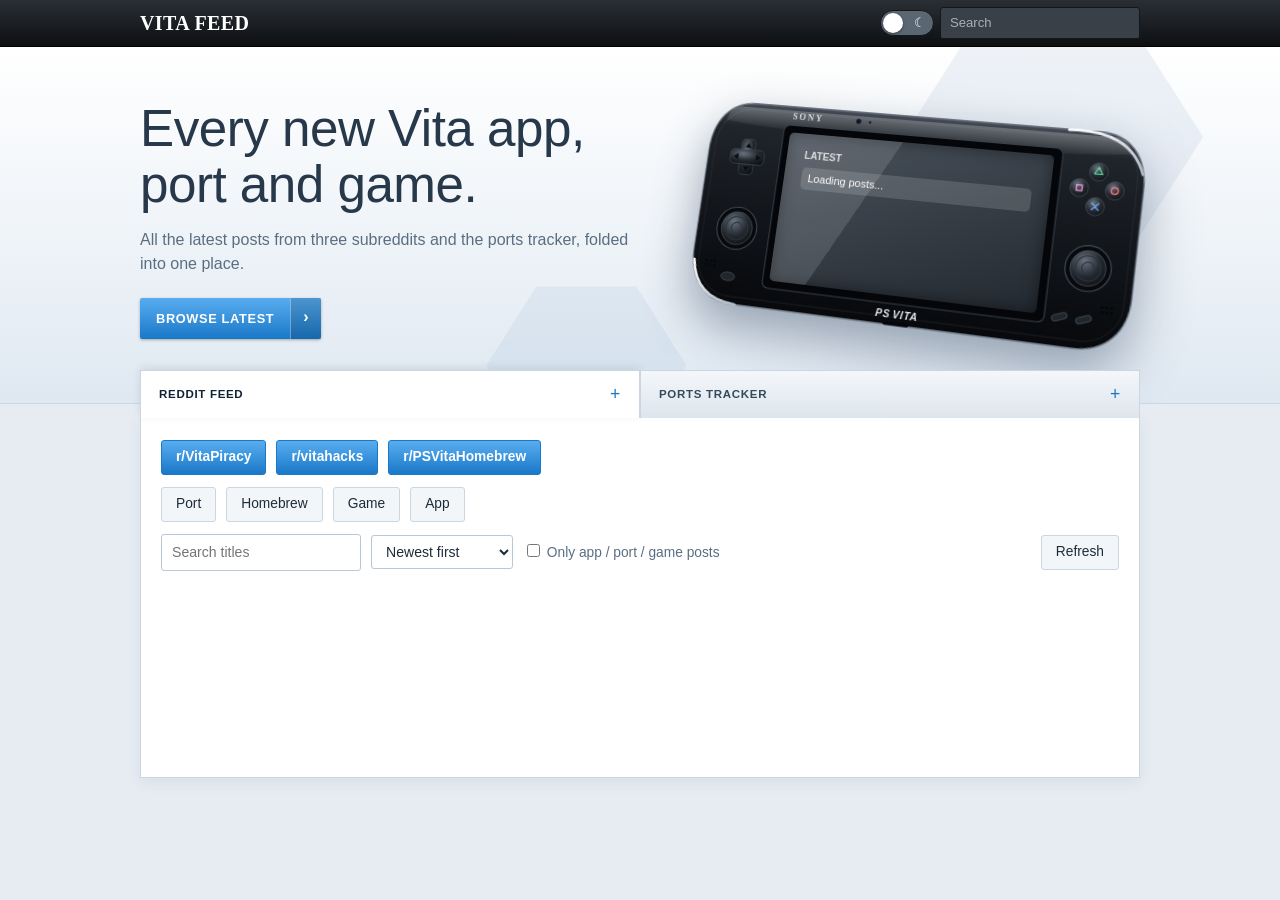
==== index.html @ 1f281105 "Simplify Vita Feed navigation" ====
﻿<!DOCTYPE html>
<html lang="en">
<head>
<meta charset="utf-8">
<meta name="viewport" content="width=device-width, initial-scale=1">
<title>Vita Feed</title>
<script src="theme-init.js"></script>
<link rel="stylesheet" href="styles.css">
</head>
<body>
<nav class="gnav" aria-label="Site">
  <div class="in">
    <a class="brand" href="#feed">VITA FEED</a>
    <span class="sp"></span>
    <button class="sw" id="themeBtn" type="button" role="switch" aria-checked="false" aria-label="Dark mode"><span class="ico">&#9728;</span><span class="ico">&#9790;</span><i></i></button>
    <input type="search" id="gq" placeholder="Search" aria-label="Search the current view">
  </div>
</nav>
<section class="hero">
  <div class="in">
    <div>
      <h1>Every new Vita app, port and game.</h1>
      <p>All the latest posts from three subreddits and the ports tracker, folded into one place.</p>
      <a class="btn" id="heroBtn" href="#feed"><span>BROWSE LATEST</span><span>&rsaquo;</span></a>
    </div>
    <div class="dev" aria-hidden="true">
      <svg viewBox="0 0 840 410" xmlns="http://www.w3.org/2000/svg">
        <defs>
          <linearGradient id="vbody" x1="0" y1="0" x2="0" y2="1"><stop offset="0" stop-color="#454c56"/><stop offset=".12" stop-color="#20252b"/><stop offset=".55" stop-color="#12151a"/><stop offset="1" stop-color="#07090c"/></linearGradient>
          <radialGradient id="vcap" cx=".38" cy=".3" r=".8"><stop offset="0" stop-color="#6a737f"/><stop offset=".55" stop-color="#242a31"/><stop offset="1" stop-color="#0d1014"/></radialGradient>
          <linearGradient id="vsheen" x1="0" y1="0" x2="0" y2="1"><stop offset="0" stop-color="#fff" stop-opacity=".22"/><stop offset="1" stop-color="#fff" stop-opacity="0"/></linearGradient>
          <linearGradient id="vchrome" x1="0" y1="0" x2="1" y2="1"><stop offset="0" stop-color="#fff"/><stop offset="1" stop-color="#aeb7c2"/></linearGradient>
        </defs>
        <!-- body -->
        <path d="M95 14 C42 14 10 52 10 112 L10 300 C10 360 46 398 102 398 L738 398 C794 398 830 360 830 300 L830 112 C830 52 798 14 745 14 Z" fill="url(#vbody)" stroke="#6f7985" stroke-width="2.5"/>
        <rect x="22" y="26" width="796" height="358" rx="70" fill="none" stroke="rgba(255,255,255,.06)" stroke-width="2"/>
        <path d="M70 22 H770 C790 22 802 34 802 50 C560 72 280 72 38 50 C38 34 50 22 70 22 Z" fill="url(#vsheen)"/>
        <!-- silver trim -->
        <path d="M690 15 C760 11 806 30 826 84" fill="none" stroke="url(#vchrome)" stroke-width="5" stroke-linecap="round"/>
        <path d="M14 322 C22 372 56 396 108 398" fill="none" stroke="url(#vchrome)" stroke-width="5" stroke-linecap="round"/>
        <!-- bezel -->
        <rect x="156" y="50" width="528" height="310" rx="12" fill="#04060a" stroke="#38404a" stroke-width="2"/>
        <!-- SONY + camera -->
        <text x="170" y="39" font-family="Georgia,'Times New Roman',serif" font-weight="700" font-size="17" letter-spacing="3.5" fill="#d5dbe3">SONY</text>
        <circle cx="300" cy="32" r="5" fill="#0a1a2e" stroke="#3b4450"/>
        <circle cx="322" cy="32" r="2.5" fill="#1b2128"/>
        <!-- PS VITA mark -->
        <text x="420" y="386" text-anchor="middle" font-family="'Segoe UI',Arial,sans-serif" font-style="italic" font-size="19" letter-spacing="1.5" fill="#e4e9ef"><tspan font-weight="800">PS</tspan><tspan font-weight="600" dx="4">VITA</tspan></text>
        <!-- d-pad -->
        <rect x="76" y="84" width="28" height="68" rx="8" fill="url(#vcap)" stroke="#505a66"/>
        <rect x="56" y="104" width="68" height="28" rx="8" fill="url(#vcap)" stroke="#505a66"/>
        <g fill="#0b0d10"><path d="M90 91 L84 100 L96 100 Z"/><path d="M90 145 L84 136 L96 136 Z"/><path d="M63 118 L72 112 L72 124 Z"/><path d="M117 118 L108 112 L108 124 Z"/></g>
        <!-- left stick -->
        <circle cx="90" cy="255" r="40" fill="#07090c" stroke="#424b56" stroke-width="2"/>
        <circle cx="90" cy="255" r="31" fill="url(#vcap)" stroke="#626c78"/>
        <circle cx="90" cy="255" r="22" fill="none" stroke="#2d343c" stroke-width="2"/>
        <circle cx="90" cy="255" r="11" fill="none" stroke="#2d343c" stroke-width="2"/>
        <!-- PS button + speaker -->
        <ellipse cx="86" cy="347" rx="14" ry="8" fill="#20262c" stroke="#59636f"/>
        <g fill="#04060a"><circle cx="40" cy="322" r="2.2"/><circle cx="48" cy="322" r="2.2"/><circle cx="56" cy="322" r="2.2"/><circle cx="40" cy="330" r="2.2"/><circle cx="48" cy="330" r="2.2"/><circle cx="56" cy="330" r="2.2"/></g>
        <!-- face buttons -->
        <g stroke="#59636f" fill="url(#vcap)"><circle cx="750" cy="86" r="16"/><circle cx="781" cy="117" r="16"/><circle cx="750" cy="148" r="16"/><circle cx="719" cy="117" r="16"/></g>
        <g fill="none" stroke-width="2.2" stroke-linecap="round" stroke-linejoin="round">
          <path d="M750 78 L757 90 L743 90 Z" stroke="#59d99a"/>
          <circle cx="781" cy="117" r="6" stroke="#ff7b7b"/>
          <path d="M744 142 L756 154 M756 142 L744 154" stroke="#78b0ff"/>
          <rect x="714" y="112" width="10" height="10" stroke="#eb97d6"/>
        </g>
        <!-- right stick -->
        <circle cx="750" cy="257" r="40" fill="#07090c" stroke="#424b56" stroke-width="2"/>
        <circle cx="750" cy="257" r="31" fill="url(#vcap)" stroke="#626c78"/>
        <circle cx="750" cy="257" r="22" fill="none" stroke="#2d343c" stroke-width="2"/>
        <circle cx="750" cy="257" r="11" fill="none" stroke="#2d343c" stroke-width="2"/>
        <!-- start / select + speaker + port -->
        <rect x="696" y="341" width="28" height="11" rx="5.5" fill="#20262c" stroke="#59636f" transform="rotate(-20 710 346)"/>
        <rect x="738" y="341" width="28" height="11" rx="5.5" fill="#20262c" stroke="#59636f" transform="rotate(-20 752 346)"/>
        <g fill="#04060a"><circle cx="782" cy="322" r="2.2"/><circle cx="790" cy="322" r="2.2"/><circle cx="798" cy="322" r="2.2"/><circle cx="782" cy="330" r="2.2"/><circle cx="790" cy="330" r="2.2"/><circle cx="798" cy="330" r="2.2"/></g>
        <rect x="396" y="393" width="48" height="6" rx="3" fill="#04060a"/>
      </svg>
      <div class="screen" id="devScreen"><b>LATEST</b><div>Loading posts...</div></div>
    </div>
  </div>
</section>

<div class="wrap" id="panelwrap">
<div class="tabs" role="group" aria-label="Views">
  <button id="tabFeed" type="button" aria-pressed="true">Reddit feed</button>
  <button id="tabTracker" type="button" aria-pressed="false">Ports tracker</button>
</div>
<div class="panel" id="panel">
<div id="feedView">
<div class="bar" id="subs" role="group" aria-label="Subreddits"></div>
<div class="bar" id="tags" role="group" aria-label="Topic filters"></div>
<div class="bar">
  <input type="search" id="q" placeholder="Search titles" aria-label="Search titles">
  <select id="sort" aria-label="Sort order">
    <option value="new">Newest first</option>
    <option value="score">Top score</option>
    <option value="comments">Most comments</option>
  </select>
  <label><input type="checkbox" id="onlyNews"> Only app / port / game posts</label>
  <span class="sep"></span>
  <button class="chip" id="refresh" type="button">Refresh</button>
</div>
<div class="status" id="status" role="status" aria-live="polite"></div>
<main id="list"></main>
</div>
<section id="trackerView" hidden>
  <p>Search the PS Vita Ports Tracker [Official] live from Google Sheets. Results show game, platform, status, notes and developer pages. Download links stay in the sheet itself: use "Open row in sheet".</p>
  <div class="tbar">
    <input type="search" id="tq" placeholder="Search games, platforms, notes, verifier" aria-label="Search the ports tracker">
    <select id="tplat" aria-label="Original platform"><option value="">All platforms</option></select>
    <select id="tstage" aria-label="Development stage"><option value="">All stages</option></select>
    <select id="tplay" aria-label="Playability status"><option value="">All statuses</option></select>
    <select id="tsort" aria-label="Sort order">
      <option value="sheet">Sheet order</option>
      <option value="name">Name Aâ€“Z</option>
      <option value="date">Recently verified</option>
    </select>
  </div>
  <div id="tcount" role="status" aria-live="polite">Loading the trackerâ€¦</div>
  <div id="tlist"></div>
  <button class="chip" id="tmore" type="button" hidden>Show more</button>
  <details id="sheetDetails">
    <summary>Show the full sheet</summary>
    <p>If it doesn't load below, <a id="sheetLink" target="_blank" rel="noopener noreferrer">open it in a new tab</a>.</p>
    <iframe id="sheetFrame" title="PS Vita Ports Tracker" loading="lazy"></iframe>
  </details>
</section>
</div>
</div>

<script src="app.js"></script>
</body>
</html>
---- styles.css ----
﻿:root{
  color-scheme:light;
  --bg:#e6ecf2; --panel:#ffffff; --line:#cbd6e1; --text:#1d2b39; --muted:#5a6e82;
  --accent:#1a78c8; --accent2:#3f9be8; --warm:#a85a00;
  --c1:#1a78c8; --c2:#6f5bc0; --c3:#1c8f64;
}
*{box-sizing:border-box}
html,body{margin:0}
body{background:var(--bg);color:var(--text);font:15px/1.5 "Segoe UI",Helvetica,Arial,sans-serif;min-height:100vh}
a{color:var(--accent)}
.chip:focus-visible,input:focus-visible,select:focus-visible,a:focus-visible,button:focus-visible{outline:3px solid #f0a020;outline-offset:2px}

/* global nav */
.gnav{background:linear-gradient(#2a2f35,#0d0f11);border-bottom:1px solid #000}
.gnav .in{max-width:1040px;margin:0 auto;padding:0 20px;display:flex;align-items:center;gap:6px;min-height:46px;flex-wrap:wrap}
.brand{color:#fff;font:700 1.25rem/1 "Georgia","Times New Roman",serif;letter-spacing:.02em;text-decoration:none;display:flex;flex-direction:column;margin-right:22px;padding:6px 0}
.brand small{font:italic .6rem/1.2 "Segoe UI",sans-serif;color:#aab6c3;letter-spacing:.04em}
.gnav a.nl{color:#e7edf3;text-decoration:none;font-size:.88rem;font-weight:600;padding:14px 12px}
.gnav a.nl:hover{background:#000;color:#fff}
.gnav a.nl::after{content:" +";color:#7fb8ee;font-weight:400}
.gnav .sp{flex:1}
.gnav .region{color:#fff;font-weight:700;font-size:.8rem;margin-right:10px}
#gq{width:170px;background:#3a4047;border:1px solid #14171a;color:#fff;border-radius:3px;padding:5px 9px;font-size:.82rem}
#gq::placeholder{color:#a6b1bd}

/* hero */
.hero{position:relative;overflow:hidden;background:linear-gradient(180deg,#fff 0%,#eef3f8 55%,#dfe8f1 100%);border-bottom:1px solid var(--line)}
.hero::before,.hero::after{content:"";position:absolute;background:rgba(150,175,205,.16);clip-path:polygon(25% 5%,75% 5%,100% 50%,75% 95%,25% 95%,0 50%)}
.hero::before{width:300px;height:260px;right:6%;top:-40px}
.hero::after{width:200px;height:175px;left:38%;bottom:-50px;background:rgba(120,160,200,.12)}
.hero .in{position:relative;z-index:1;max-width:1040px;margin:0 auto;padding:54px 20px 64px;display:grid;grid-template-columns:1.1fr 1fr;gap:30px;align-items:center}
.hero h1{margin:0;font-size:clamp(2rem,5vw,3.2rem);line-height:1.1;font-weight:300;color:#26384a;letter-spacing:-.01em}
.hero p{margin:14px 0 22px;color:var(--muted);font-size:1rem}
.btn{display:inline-flex;align-items:stretch;background:linear-gradient(#58adf0,#1a78c8);color:#fff;text-decoration:none;font-weight:700;font-size:.8rem;letter-spacing:.05em;border-radius:2px;box-shadow:0 1px 3px rgba(0,0,0,.3)}
.btn span:first-child{padding:11px 16px}
.btn span:last-child{padding:11px 12px;border-left:1px solid rgba(255,255,255,.35);background:rgba(0,0,0,.14);font-size:1rem;line-height:1}
.btn:hover{filter:brightness(1.08)}

/* handheld illustration */
.dev{justify-self:center;position:relative;width:min(100%,470px);aspect-ratio:840/410;transform:perspective(1100px) rotate(6deg) rotateY(-14deg) rotateX(6deg);filter:drop-shadow(0 22px 26px rgba(25,45,75,.4))}
.dev svg{position:absolute;inset:0;width:100%;height:100%}
.screen{position:absolute;left:20.24%;top:15.6%;width:59.52%;height:68.78%;border-radius:5px;background:linear-gradient(160deg,#4a525c,#232a31);padding:3.5% 4%;overflow:hidden;color:#fff;font-size:.72rem;line-height:1.3;box-shadow:inset 0 0 16px rgba(0,0,0,.45)}
.screen::after{content:"";position:absolute;inset:0;background:linear-gradient(118deg,rgba(255,255,255,.13) 0 34%,transparent 34%);pointer-events:none}
.screen b{display:block;font-size:.66rem;opacity:.8;margin-bottom:5px;font-weight:600}
.screen div{background:rgba(255,255,255,.14);border-radius:5px;padding:4px 7px;margin-bottom:4px;white-space:nowrap;overflow:hidden;text-overflow:ellipsis}

/* tab strip */
.wrap{max-width:1040px;margin:-34px auto 0;padding:0 20px;position:relative;z-index:2}
.tabs{display:grid;grid-template-columns:1fr 1fr;gap:0}
.tabs button{font:700 .72rem/1 "Segoe UI",sans-serif;letter-spacing:.06em;text-transform:uppercase;padding:15px 18px;text-align:left;cursor:pointer;color:#34495d;background:linear-gradient(#f4f7fa,#dde5ed);border:1px solid var(--line);border-bottom:0;display:flex;justify-content:space-between;align-items:center}
.tabs button::after{content:"+";color:var(--accent);font-size:1.1rem;font-weight:400}
.tabs button[aria-pressed="true"]{background:#fff;color:#102235;box-shadow:0 -2px 8px rgba(40,70,100,.12)}
.panel{background:#fff;border:1px solid var(--line);border-top:0;padding:10px 0 30px;min-height:360px;box-shadow:0 4px 14px rgba(40,70,100,.08)}

.bar{padding:0 20px;margin:12px 0 0;display:flex;flex-wrap:wrap;gap:10px;align-items:center}
.chip{border:1px solid var(--line);background:#f3f6f9;color:var(--text);padding:6px 14px;border-radius:3px;cursor:pointer;font:inherit;font-size:.86rem}
.chip:hover{border-color:var(--accent)}
.bar .chip[aria-pressed="true"]{background:linear-gradient(#58adf0,#1a78c8);border-color:#1a78c8;color:#fff;font-weight:700}
.sep{flex:1}
input[type=search],select{background:#fff;color:var(--text);border:1px solid #b9c7d6;border-radius:3px;padding:7px 10px;font:inherit;font-size:.88rem}
input[type=search]{min-width:200px}
label{font-size:.86rem;color:var(--muted)}
.status{padding:0 20px;margin:10px 0 0;color:var(--muted);font-size:.82rem;min-height:1.4em}
.status.err{color:var(--warm)}

main{margin:12px 0 0;padding:0 20px;display:grid;gap:10px}
article,.row{background:#fff;border:1px solid var(--line);border-radius:3px;box-shadow:0 1px 2px rgba(40,70,100,.06)}
article{border-left:4px solid var(--c);padding:12px 16px;display:grid;grid-template-columns:1fr auto;gap:5px 14px}
article h2{font-size:1rem;line-height:1.35;margin:0;grid-column:1;font-weight:600}
article h2 a{color:#102235;text-decoration:none}
article h2 a:hover{color:var(--accent);text-decoration:underline}
.thumb{grid-column:2;grid-row:1 / span 3;width:84px;height:84px;object-fit:cover;border-radius:3px;background:var(--line)}
.meta{grid-column:1;display:flex;flex-wrap:wrap;gap:5px 12px;font-size:.8rem;color:var(--muted);align-items:center}
.sr{font-weight:700;color:var(--c)}
.tag{background:#e3effa;color:#1262a6;padding:1px 9px;border-radius:2px;font-size:.75rem}
.tag.new{background:#f5a623;color:#2a1700;font-weight:700}
.ext{grid-column:1;font-size:.83rem}
.empty{text-align:center;color:var(--muted);padding:40px 0}

#trackerView{padding:0 20px}
#trackerView>p{color:var(--muted);margin:12px 0;font-size:.88rem;max-width:80ch}
#trackerView iframe{width:100%;height:75vh;min-height:420px;border:1px solid var(--line);background:#fff}
.tbar{display:flex;flex-wrap:wrap;gap:10px;margin:0 0 10px}
.tbar input[type=search]{flex:1;min-width:220px}
#tcount{color:var(--muted);font-size:.83rem;margin:0 0 10px}
#tcount.err{color:var(--warm)}
#tlist{display:grid;gap:10px;margin-bottom:16px}
.row{border-left:4px solid var(--c1);padding:11px 16px}
.row h3{margin:0 0 4px;font-size:1rem}
.row .note{margin:6px 0 0;font-size:.86rem;color:var(--muted)}
.row .tag.ok{background:#dff3ea;color:#16704f}
.row .tag.wip{background:#fdeed2;color:#8a5200}
#trackerView details{margin-top:8px}
#trackerView summary{cursor:pointer;color:var(--accent);margin-bottom:10px}

.tbtn{background:#3a4047;border:1px solid #14171a;color:#fff;border-radius:3px;padding:4px 10px;font:inherit;font-size:.8rem;cursor:pointer;margin-right:8px}
.tbtn:hover{background:#4a525b}
.sw{position:relative;width:54px;height:26px;border-radius:999px;border:1px solid #14171a;background:#5a6672;cursor:pointer;padding:0;display:inline-flex;align-items:center;justify-content:space-between;color:#fff;font-size:.8rem;transition:background .2s}
.sw .ico{width:26px;text-align:center;line-height:24px;z-index:1;pointer-events:none}
.sw i{position:absolute;top:2px;left:2px;width:20px;height:20px;border-radius:50%;background:#fff;box-shadow:0 1px 3px rgba(0,0,0,.4);transition:transform .2s}
.sw[aria-checked="true"]{background:#1a78c8}
.sw[aria-checked="true"] i{transform:translateX(28px)}
@media (prefers-reduced-motion:reduce){.sw,.sw i{transition:none}}

/* dark mode */
html[data-theme="dark"]{color-scheme:dark;--bg:#0d131a;--panel:#151e28;--line:#2b3a4a;--text:#e3ebf4;--muted:#93a6ba;--accent:#4aa6f0;--warm:#f0b04a;--c1:#4aa6f0;--c2:#a392ee;--c3:#4cd29c}
html[data-theme="dark"] .hero{background:linear-gradient(180deg,#18242f 0%,#121b25 60%,#0e151d 100%)}
html[data-theme="dark"] .hero::before{background:rgba(80,125,180,.14)}
html[data-theme="dark"] .hero::after{background:rgba(80,125,180,.09)}
html[data-theme="dark"] .hero h1{color:#dce8f4}
html[data-theme="dark"] .tabs button{background:linear-gradient(#1c2733,#141c25);color:#a9bbcd}
html[data-theme="dark"] .tabs button[aria-pressed="true"]{background:var(--panel);color:#fff;box-shadow:0 -2px 8px rgba(0,0,0,.35)}
html[data-theme="dark"] .panel,html[data-theme="dark"] article,html[data-theme="dark"] .row{background:var(--panel)}
html[data-theme="dark"] article h2 a{color:#e3ebf4}
html[data-theme="dark"] .chip{background:#1b2632}
html[data-theme="dark"] input[type=search],html[data-theme="dark"] select{background:#0f1720;border-color:var(--line)}
html[data-theme="dark"] .tag{background:rgba(74,166,240,.16);color:#8cc8f7}
html[data-theme="dark"] .tag.new{background:#f5a623;color:#2a1700}
html[data-theme="dark"] .row .tag.ok{background:rgba(76,210,156,.16);color:#6fe0b4}
html[data-theme="dark"] .row .tag.wip{background:rgba(240,176,74,.16);color:#f0b04a}
html[data-theme="dark"] .panel{box-shadow:0 4px 14px rgba(0,0,0,.35)}
#trackerView a.getbtn{display:inline-block;background:linear-gradient(#58adf0,#1a78c8);color:#fff;text-decoration:none;padding:3px 12px;border-radius:3px;font-weight:700;font-size:.78rem;box-shadow:0 1px 2px rgba(0,0,0,.25)}
#trackerView a.getbtn:hover{filter:brightness(1.1)}
.fset{padding:0 20px;margin:10px 0 0;font-size:.85rem;color:var(--muted)}
.fset summary{cursor:pointer;color:var(--accent)}
.fset p{margin:8px 0;max-width:80ch}
.fset code{background:rgba(120,150,190,.18);padding:1px 5px;border-radius:3px}
[hidden]{display:none!important}

@media (max-width:760px){.hero .in{grid-template-columns:1fr;padding:34px 20px 52px}.dev{display:none}#gq{width:120px}.gnav a.nl{padding:8px 8px}}
@media (max-width:560px){.thumb{width:60px;height:60px}input[type=search]{min-width:0;flex:1}}
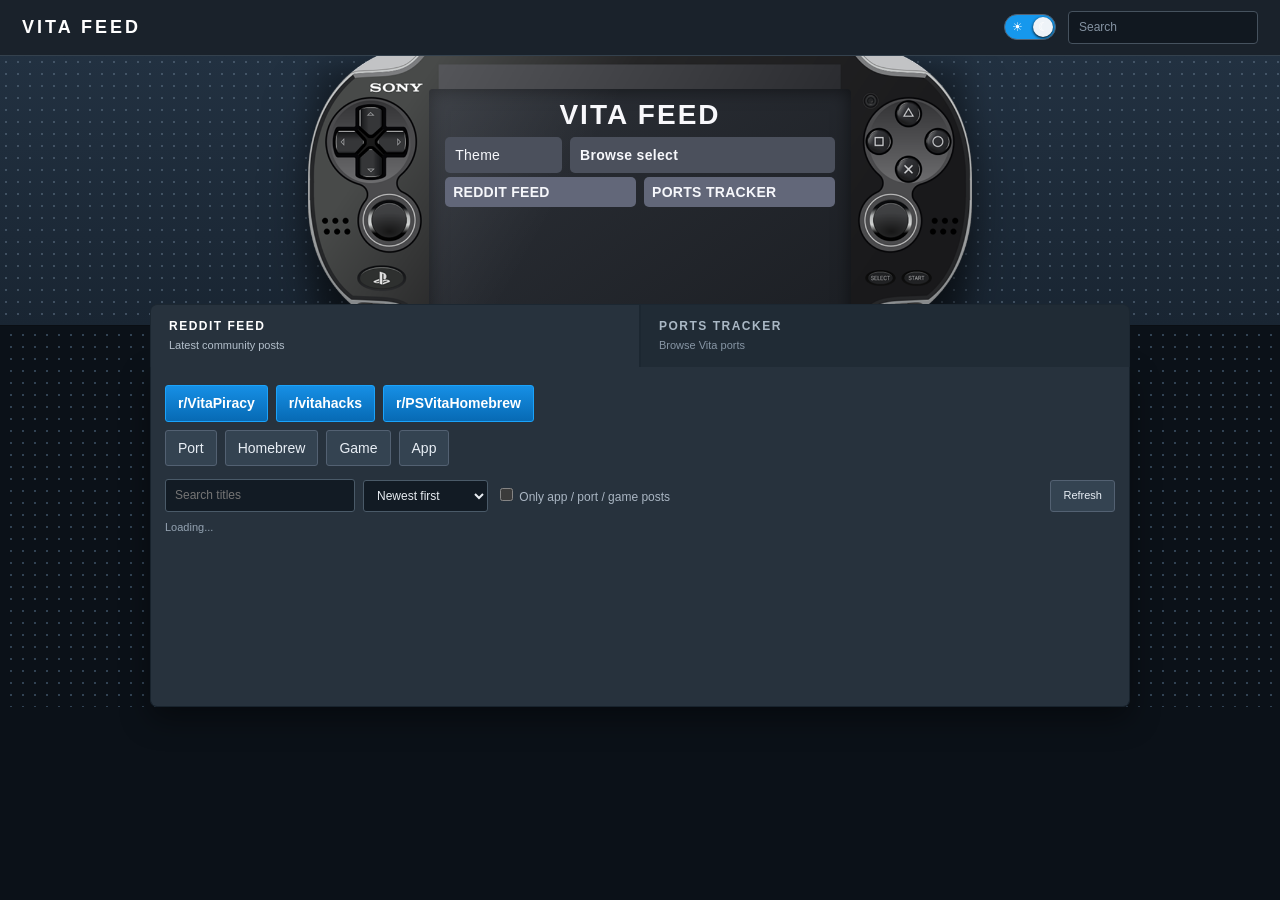
==== commit 11c9fcea: "Redesign Vita Feed around supplied PS Vita artwork Co-authored-by: Copilot <223556219+Copilot@users." ====
--- a/index.html
+++ b/index.html
@@ -1,4 +1,4 @@
-﻿<!DOCTYPE html>
+<!DOCTYPE html>
 <html lang="en">
 <head>
 <meta charset="utf-8">
@@ -8,128 +8,80 @@
 <link rel="stylesheet" href="styles.css">
 </head>
 <body>
-<nav class="gnav" aria-label="Site">
-  <div class="in">
-    <a class="brand" href="#feed">VITA FEED</a>
-    <span class="sp"></span>
-    <button class="sw" id="themeBtn" type="button" role="switch" aria-checked="false" aria-label="Dark mode"><span class="ico">&#9728;</span><span class="ico">&#9790;</span><i></i></button>
+<header class="site-header">
+  <a class="wordmark" href="#feed">VITA FEED</a>
+  <div class="header-actions">
+    <button class="sw" id="themeBtn" type="button" role="switch" aria-checked="false" aria-label="Toggle dark mode"><span class="ico">&#9728;</span><span class="ico">&#9790;</span><i></i></button>
     <input type="search" id="gq" placeholder="Search" aria-label="Search the current view">
   </div>
-</nav>
-<section class="hero">
-  <div class="in">
-    <div>
-      <h1>Every new Vita app, port and game.</h1>
-      <p>All the latest posts from three subreddits and the ports tracker, folded into one place.</p>
-      <a class="btn" id="heroBtn" href="#feed"><span>BROWSE LATEST</span><span>&rsaquo;</span></a>
-    </div>
-    <div class="dev" aria-hidden="true">
-      <svg viewBox="0 0 840 410" xmlns="http://www.w3.org/2000/svg">
-        <defs>
-          <linearGradient id="vbody" x1="0" y1="0" x2="0" y2="1"><stop offset="0" stop-color="#454c56"/><stop offset=".12" stop-color="#20252b"/><stop offset=".55" stop-color="#12151a"/><stop offset="1" stop-color="#07090c"/></linearGradient>
-          <radialGradient id="vcap" cx=".38" cy=".3" r=".8"><stop offset="0" stop-color="#6a737f"/><stop offset=".55" stop-color="#242a31"/><stop offset="1" stop-color="#0d1014"/></radialGradient>
-          <linearGradient id="vsheen" x1="0" y1="0" x2="0" y2="1"><stop offset="0" stop-color="#fff" stop-opacity=".22"/><stop offset="1" stop-color="#fff" stop-opacity="0"/></linearGradient>
-          <linearGradient id="vchrome" x1="0" y1="0" x2="1" y2="1"><stop offset="0" stop-color="#fff"/><stop offset="1" stop-color="#aeb7c2"/></linearGradient>
-        </defs>
-        <!-- body -->
-        <path d="M95 14 C42 14 10 52 10 112 L10 300 C10 360 46 398 102 398 L738 398 C794 398 830 360 830 300 L830 112 C830 52 798 14 745 14 Z" fill="url(#vbody)" stroke="#6f7985" stroke-width="2.5"/>
-        <rect x="22" y="26" width="796" height="358" rx="70" fill="none" stroke="rgba(255,255,255,.06)" stroke-width="2"/>
-        <path d="M70 22 H770 C790 22 802 34 802 50 C560 72 280 72 38 50 C38 34 50 22 70 22 Z" fill="url(#vsheen)"/>
-        <!-- silver trim -->
-        <path d="M690 15 C760 11 806 30 826 84" fill="none" stroke="url(#vchrome)" stroke-width="5" stroke-linecap="round"/>
-        <path d="M14 322 C22 372 56 396 108 398" fill="none" stroke="url(#vchrome)" stroke-width="5" stroke-linecap="round"/>
-        <!-- bezel -->
-        <rect x="156" y="50" width="528" height="310" rx="12" fill="#04060a" stroke="#38404a" stroke-width="2"/>
-        <!-- SONY + camera -->
-        <text x="170" y="39" font-family="Georgia,'Times New Roman',serif" font-weight="700" font-size="17" letter-spacing="3.5" fill="#d5dbe3">SONY</text>
-        <circle cx="300" cy="32" r="5" fill="#0a1a2e" stroke="#3b4450"/>
-        <circle cx="322" cy="32" r="2.5" fill="#1b2128"/>
-        <!-- PS VITA mark -->
-        <text x="420" y="386" text-anchor="middle" font-family="'Segoe UI',Arial,sans-serif" font-style="italic" font-size="19" letter-spacing="1.5" fill="#e4e9ef"><tspan font-weight="800">PS</tspan><tspan font-weight="600" dx="4">VITA</tspan></text>
-        <!-- d-pad -->
-        <rect x="76" y="84" width="28" height="68" rx="8" fill="url(#vcap)" stroke="#505a66"/>
-        <rect x="56" y="104" width="68" height="28" rx="8" fill="url(#vcap)" stroke="#505a66"/>
-        <g fill="#0b0d10"><path d="M90 91 L84 100 L96 100 Z"/><path d="M90 145 L84 136 L96 136 Z"/><path d="M63 118 L72 112 L72 124 Z"/><path d="M117 118 L108 112 L108 124 Z"/></g>
-        <!-- left stick -->
-        <circle cx="90" cy="255" r="40" fill="#07090c" stroke="#424b56" stroke-width="2"/>
-        <circle cx="90" cy="255" r="31" fill="url(#vcap)" stroke="#626c78"/>
-        <circle cx="90" cy="255" r="22" fill="none" stroke="#2d343c" stroke-width="2"/>
-        <circle cx="90" cy="255" r="11" fill="none" stroke="#2d343c" stroke-width="2"/>
-        <!-- PS button + speaker -->
-        <ellipse cx="86" cy="347" rx="14" ry="8" fill="#20262c" stroke="#59636f"/>
-        <g fill="#04060a"><circle cx="40" cy="322" r="2.2"/><circle cx="48" cy="322" r="2.2"/><circle cx="56" cy="322" r="2.2"/><circle cx="40" cy="330" r="2.2"/><circle cx="48" cy="330" r="2.2"/><circle cx="56" cy="330" r="2.2"/></g>
-        <!-- face buttons -->
-        <g stroke="#59636f" fill="url(#vcap)"><circle cx="750" cy="86" r="16"/><circle cx="781" cy="117" r="16"/><circle cx="750" cy="148" r="16"/><circle cx="719" cy="117" r="16"/></g>
-        <g fill="none" stroke-width="2.2" stroke-linecap="round" stroke-linejoin="round">
-          <path d="M750 78 L757 90 L743 90 Z" stroke="#59d99a"/>
-          <circle cx="781" cy="117" r="6" stroke="#ff7b7b"/>
-          <path d="M744 142 L756 154 M756 142 L744 154" stroke="#78b0ff"/>
-          <rect x="714" y="112" width="10" height="10" stroke="#eb97d6"/>
-        </g>
-        <!-- right stick -->
-        <circle cx="750" cy="257" r="40" fill="#07090c" stroke="#424b56" stroke-width="2"/>
-        <circle cx="750" cy="257" r="31" fill="url(#vcap)" stroke="#626c78"/>
-        <circle cx="750" cy="257" r="22" fill="none" stroke="#2d343c" stroke-width="2"/>
-        <circle cx="750" cy="257" r="11" fill="none" stroke="#2d343c" stroke-width="2"/>
-        <!-- start / select + speaker + port -->
-        <rect x="696" y="341" width="28" height="11" rx="5.5" fill="#20262c" stroke="#59636f" transform="rotate(-20 710 346)"/>
-        <rect x="738" y="341" width="28" height="11" rx="5.5" fill="#20262c" stroke="#59636f" transform="rotate(-20 752 346)"/>
-        <g fill="#04060a"><circle cx="782" cy="322" r="2.2"/><circle cx="790" cy="322" r="2.2"/><circle cx="798" cy="322" r="2.2"/><circle cx="782" cy="330" r="2.2"/><circle cx="790" cy="330" r="2.2"/><circle cx="798" cy="330" r="2.2"/></g>
-        <rect x="396" y="393" width="48" height="6" rx="3" fill="#04060a"/>
-      </svg>
-      <div class="screen" id="devScreen"><b>LATEST</b><div>Loading posts...</div></div>
+</header>
+
+<section class="hero" aria-label="Vita Feed overview">
+  <div class="device">
+    <img class="vita-image" src="vita-console.png" alt="PlayStation Vita">
+    <svg viewBox="0 0 840 410" xmlns="http://www.w3.org/2000/svg" aria-hidden="true">
+      <defs>
+        <linearGradient id="vbody" x1="0" y1="0" x2="0" y2="1"><stop offset="0" stop-color="#454c56"/><stop offset=".12" stop-color="#20252b"/><stop offset=".55" stop-color="#12151a"/><stop offset="1" stop-color="#07090c"/></linearGradient>
+        <radialGradient id="vcap" cx=".38" cy=".3" r=".8"><stop offset="0" stop-color="#6a737f"/><stop offset=".55" stop-color="#242a31"/><stop offset="1" stop-color="#0d1014"/></radialGradient>
+        <linearGradient id="vsheen" x1="0" y1="0" x2="0" y2="1"><stop offset="0" stop-color="#fff" stop-opacity=".22"/><stop offset="1" stop-color="#fff" stop-opacity="0"/></linearGradient>
+        <linearGradient id="vchrome" x1="0" y1="0" x2="1" y2="1"><stop offset="0" stop-color="#fff"/><stop offset="1" stop-color="#aeb7c2"/></linearGradient>
+      </defs>
+      <path d="M95 14 C42 14 10 52 10 112 L10 300 C10 360 46 398 102 398 L738 398 C794 398 830 360 830 300 L830 112 C830 52 798 14 745 14 Z" fill="url(#vbody)" stroke="#6f7985" stroke-width="2.5"/>
+      <rect x="22" y="26" width="796" height="358" rx="70" fill="none" stroke="rgba(255,255,255,.06)" stroke-width="2"/>
+      <path d="M70 22 H770 C790 22 802 34 802 50 C560 72 280 72 38 50 C38 34 50 22 70 22 Z" fill="url(#vsheen)"/>
+      <path d="M690 15 C760 11 806 30 826 84" fill="none" stroke="url(#vchrome)" stroke-width="5" stroke-linecap="round"/>
+      <path d="M14 322 C22 372 56 396 108 398" fill="none" stroke="url(#vchrome)" stroke-width="5" stroke-linecap="round"/>
+      <rect x="156" y="50" width="528" height="310" rx="12" fill="#04060a" stroke="#38404a" stroke-width="2"/>
+      <text x="170" y="39" font-family="Georgia,'Times New Roman',serif" font-weight="700" font-size="17" letter-spacing="3.5" fill="#d5dbe3">SONY</text>
+      <circle cx="300" cy="32" r="5" fill="#0a1a2e" stroke="#3b4450"/><circle cx="322" cy="32" r="2.5" fill="#1b2128"/>
+      <text x="420" y="386" text-anchor="middle" font-family="'Segoe UI',Arial,sans-serif" font-style="italic" font-size="19" letter-spacing="1.5" fill="#e4e9ef"><tspan font-weight="800">PS</tspan><tspan font-weight="600" dx="4">VITA</tspan></text>
+      <rect x="76" y="84" width="28" height="68" rx="8" fill="url(#vcap)" stroke="#505a66"/><rect x="56" y="104" width="68" height="28" rx="8" fill="url(#vcap)" stroke="#505a66"/>
+      <g fill="#0b0d10"><path d="M90 91 L84 100 L96 100 Z"/><path d="M90 145 L84 136 L96 136 Z"/><path d="M63 118 L72 112 L72 124 Z"/><path d="M117 118 L108 112 L108 124 Z"/></g>
+      <circle cx="90" cy="255" r="40" fill="#07090c" stroke="#424b56" stroke-width="2"/><circle cx="90" cy="255" r="31" fill="url(#vcap)" stroke="#626c78"/><circle cx="90" cy="255" r="22" fill="none" stroke="#2d343c" stroke-width="2"/>
+      <ellipse cx="86" cy="347" rx="14" ry="8" fill="#20262c" stroke="#59636f"/><g fill="#04060a"><circle cx="40" cy="322" r="2.2"/><circle cx="48" cy="322" r="2.2"/><circle cx="56" cy="322" r="2.2"/><circle cx="40" cy="330" r="2.2"/><circle cx="48" cy="330" r="2.2"/><circle cx="56" cy="330" r="2.2"/></g>
+      <g stroke="#59636f" fill="url(#vcap)"><circle cx="750" cy="86" r="16"/><circle cx="781" cy="117" r="16"/><circle cx="750" cy="148" r="16"/><circle cx="719" cy="117" r="16"/></g>
+      <g fill="none" stroke-width="2.2" stroke-linecap="round" stroke-linejoin="round"><path d="M750 78 L757 90 L743 90 Z" stroke="#59d99a"/><circle cx="781" cy="117" r="6" stroke="#ff7b7b"/><path d="M744 142 L756 154 M756 142 L744 154" stroke="#78b0ff"/><rect x="714" y="112" width="10" height="10" stroke="#eb97d6"/></g>
+      <circle cx="750" cy="257" r="40" fill="#07090c" stroke="#424b56" stroke-width="2"/><circle cx="750" cy="257" r="31" fill="url(#vcap)" stroke="#626c78"/><circle cx="750" cy="257" r="22" fill="none" stroke="#2d343c" stroke-width="2"/>
+      <rect x="696" y="341" width="28" height="11" rx="5.5" fill="#20262c" stroke="#59636f" transform="rotate(-20 710 346)"/><rect x="738" y="341" width="28" height="11" rx="5.5" fill="#20262c" stroke="#59636f" transform="rotate(-20 752 346)"/>
+      <g fill="#04060a"><circle cx="782" cy="322" r="2.2"/><circle cx="790" cy="322" r="2.2"/><circle cx="798" cy="322" r="2.2"/><circle cx="782" cy="330" r="2.2"/><circle cx="790" cy="330" r="2.2"/><circle cx="798" cy="330" r="2.2"/></g>
+      <rect x="396" y="393" width="48" height="6" rx="3" fill="#04060a"/>
+    </svg>
+    <div class="screen" id="devScreen">
+      <strong>VITA FEED</strong>
+      <div class="screen-grid"><span>Theme</span><span>Browse select</span></div>
+      <div class="screen-grid"><button type="button" onclick="document.getElementById('tabFeed').click()">REDDIT FEED</button><button type="button" onclick="document.getElementById('tabTracker').click()">PORTS TRACKER</button></div>
     </div>
   </div>
 </section>
 
 <div class="wrap" id="panelwrap">
-<div class="tabs" role="group" aria-label="Views">
-  <button id="tabFeed" type="button" aria-pressed="true">Reddit feed</button>
-  <button id="tabTracker" type="button" aria-pressed="false">Ports tracker</button>
+  <div class="tabs" role="group" aria-label="Views">
+    <button id="tabFeed" type="button" aria-pressed="true"><span>Reddit feed</span><small>Latest community posts</small></button>
+    <button id="tabTracker" type="button" aria-pressed="false"><span>Ports tracker</span><small>Browse Vita ports</small></button>
+  </div>
+  <div class="panel" id="panel">
+    <div id="feedView">
+      <div class="bar" id="subs" role="group" aria-label="Subreddits"></div>
+      <div class="bar" id="tags" role="group" aria-label="Topic filters"></div>
+      <div class="bar controls">
+        <input type="search" id="q" placeholder="Search titles" aria-label="Search titles">
+        <select id="sort" aria-label="Sort order"><option value="new">Newest first</option><option value="score">Top score</option><option value="comments">Most comments</option></select>
+        <label><input type="checkbox" id="onlyNews"> Only app / port / game posts</label>
+        <span class="sep"></span><button class="chip" id="refresh" type="button">Refresh</button>
+      </div>
+      <div class="status" id="status" role="status" aria-live="polite"></div>
+      <main id="list"></main>
+    </div>
+    <section id="trackerView" hidden>
+      <p>Search the PS Vita Ports Tracker [Official] live from Google Sheets. Results show game, platform, status, notes and developer pages.</p>
+      <div class="tbar"><input type="search" id="tq" placeholder="Search games, platforms, notes, verifier" aria-label="Search the ports tracker"><select id="tplat" aria-label="Original platform"><option value="">All platforms</option></select><select id="tstage" aria-label="Development stage"><option value="">All stages</option></select><select id="tplay" aria-label="Playability status"><option value="">All statuses</option></select><select id="tsort" aria-label="Sort order"><option value="sheet">Sheet order</option><option value="name">Name A–Z</option><option value="date">Recently verified</option></select></div>
+      <div id="tcount" role="status" aria-live="polite">Loading the tracker…</div><div id="tlist"></div><button class="chip" id="tmore" type="button" hidden>Show more</button>
+      <details id="sheetDetails"><summary>Show the full sheet</summary><p>If it doesn't load below, <a id="sheetLink" target="_blank" rel="noopener noreferrer">open it in a new tab</a>.</p><iframe id="sheetFrame" title="PS Vita Ports Tracker" loading="lazy"></iframe></details>
+    </section>
+  </div>
 </div>
-<div class="panel" id="panel">
-<div id="feedView">
-<div class="bar" id="subs" role="group" aria-label="Subreddits"></div>
-<div class="bar" id="tags" role="group" aria-label="Topic filters"></div>
-<div class="bar">
-  <input type="search" id="q" placeholder="Search titles" aria-label="Search titles">
-  <select id="sort" aria-label="Sort order">
-    <option value="new">Newest first</option>
-    <option value="score">Top score</option>
-    <option value="comments">Most comments</option>
-  </select>
-  <label><input type="checkbox" id="onlyNews"> Only app / port / game posts</label>
-  <span class="sep"></span>
-  <button class="chip" id="refresh" type="button">Refresh</button>
-</div>
-<div class="status" id="status" role="status" aria-live="polite"></div>
-<main id="list"></main>
-</div>
-<section id="trackerView" hidden>
-  <p>Search the PS Vita Ports Tracker [Official] live from Google Sheets. Results show game, platform, status, notes and developer pages. Download links stay in the sheet itself: use "Open row in sheet".</p>
-  <div class="tbar">
-    <input type="search" id="tq" placeholder="Search games, platforms, notes, verifier" aria-label="Search the ports tracker">
-    <select id="tplat" aria-label="Original platform"><option value="">All platforms</option></select>
-    <select id="tstage" aria-label="Development stage"><option value="">All stages</option></select>
-    <select id="tplay" aria-label="Playability status"><option value="">All statuses</option></select>
-    <select id="tsort" aria-label="Sort order">
-      <option value="sheet">Sheet order</option>
-      <option value="name">Name Aâ€“Z</option>
-      <option value="date">Recently verified</option>
-    </select>
-  </div>
-  <div id="tcount" role="status" aria-live="polite">Loading the trackerâ€¦</div>
-  <div id="tlist"></div>
-  <button class="chip" id="tmore" type="button" hidden>Show more</button>
-  <details id="sheetDetails">
-    <summary>Show the full sheet</summary>
-    <p>If it doesn't load below, <a id="sheetLink" target="_blank" rel="noopener noreferrer">open it in a new tab</a>.</p>
-    <iframe id="sheetFrame" title="PS Vita Ports Tracker" loading="lazy"></iframe>
-  </details>
-</section>
-</div>
-</div>
-
+<a id="heroBtn" href="#feed" hidden>Browse latest</a>
+<input id="proxyIn" type="hidden"><button id="proxySave" type="button" hidden></button><button id="dlBtn" type="button" hidden></button>
 <script src="app.js"></script>
 </body>
 </html>
--- a/styles.css
+++ b/styles.css
@@ -1,131 +1,41 @@
-﻿:root{
-  color-scheme:light;
-  --bg:#e6ecf2; --panel:#ffffff; --line:#cbd6e1; --text:#1d2b39; --muted:#5a6e82;
-  --accent:#1a78c8; --accent2:#3f9be8; --warm:#a85a00;
-  --c1:#1a78c8; --c2:#6f5bc0; --c3:#1c8f64;
+:root{
+  color-scheme:dark;
+  --bg:#0b1118;--panel:#27323d;--panel-2:#313d49;--line:#3d4a57;--text:#f4f6fb;--muted:#aab5c3;
+  --blue:#1698ed;--blue-2:#0874c3;--purple:#6b6f86;--shadow:0 12px 30px rgba(0,0,0,.42);
 }
 *{box-sizing:border-box}
-html,body{margin:0}
-body{background:var(--bg);color:var(--text);font:15px/1.5 "Segoe UI",Helvetica,Arial,sans-serif;min-height:100vh}
-a{color:var(--accent)}
-.chip:focus-visible,input:focus-visible,select:focus-visible,a:focus-visible,button:focus-visible{outline:3px solid #f0a020;outline-offset:2px}
+html,body{margin:0;min-height:100%;background:var(--bg);color:var(--text);font:14px/1.45 "Segoe UI",Arial,sans-serif}
+body{background-image:radial-gradient(#314253 1px,transparent 1px);background-size:12px 12px;background-position:5px 5px}
+a{color:#69bcff}
+button,input,select{font:inherit}
+button:focus-visible,input:focus-visible,select:focus-visible,a:focus-visible{outline:2px solid #fff;outline-offset:2px}
 
-/* global nav */
-.gnav{background:linear-gradient(#2a2f35,#0d0f11);border-bottom:1px solid #000}
-.gnav .in{max-width:1040px;margin:0 auto;padding:0 20px;display:flex;align-items:center;gap:6px;min-height:46px;flex-wrap:wrap}
-.brand{color:#fff;font:700 1.25rem/1 "Georgia","Times New Roman",serif;letter-spacing:.02em;text-decoration:none;display:flex;flex-direction:column;margin-right:22px;padding:6px 0}
-.brand small{font:italic .6rem/1.2 "Segoe UI",sans-serif;color:#aab6c3;letter-spacing:.04em}
-.gnav a.nl{color:#e7edf3;text-decoration:none;font-size:.88rem;font-weight:600;padding:14px 12px}
-.gnav a.nl:hover{background:#000;color:#fff}
-.gnav a.nl::after{content:" +";color:#7fb8ee;font-weight:400}
-.gnav .sp{flex:1}
-.gnav .region{color:#fff;font-weight:700;font-size:.8rem;margin-right:10px}
-#gq{width:170px;background:#3a4047;border:1px solid #14171a;color:#fff;border-radius:3px;padding:5px 9px;font-size:.82rem}
-#gq::placeholder{color:#a6b1bd}
+.site-header{height:56px;background:#1a222b;border-bottom:1px solid #34414d;display:flex;align-items:center;padding:0 22px;position:relative;z-index:4}
+.wordmark{font-weight:900;letter-spacing:3px;font-size:18px;color:#fff;text-decoration:none}
+.header-actions{margin-left:auto;display:flex;align-items:center;gap:12px}
+#gq{width:150px;padding:7px 10px;background:#111820;border:1px solid #46525e;color:#eef3f8;border-radius:4px}
+#gq::placeholder{color:#8492a1}
+.sw{position:relative;width:52px;height:26px;border-radius:999px;border:1px solid #536171;background:#101820;padding:0;display:flex;justify-content:space-between;align-items:center;color:#fff;cursor:pointer}
+.sw .ico{width:24px;text-align:center;font-size:12px;z-index:1}.sw i{position:absolute;left:2px;top:2px;width:20px;height:20px;border-radius:50%;background:#eef3f8;box-shadow:0 1px 3px #000;transition:transform .2s}.sw[aria-checked=true]{background:var(--blue)}.sw[aria-checked=true] i{transform:translateX(26px)}
 
-/* hero */
-.hero{position:relative;overflow:hidden;background:linear-gradient(180deg,#fff 0%,#eef3f8 55%,#dfe8f1 100%);border-bottom:1px solid var(--line)}
-.hero::before,.hero::after{content:"";position:absolute;background:rgba(150,175,205,.16);clip-path:polygon(25% 5%,75% 5%,100% 50%,75% 95%,25% 95%,0 50%)}
-.hero::before{width:300px;height:260px;right:6%;top:-40px}
-.hero::after{width:200px;height:175px;left:38%;bottom:-50px;background:rgba(120,160,200,.12)}
-.hero .in{position:relative;z-index:1;max-width:1040px;margin:0 auto;padding:54px 20px 64px;display:grid;grid-template-columns:1.1fr 1fr;gap:30px;align-items:center}
-.hero h1{margin:0;font-size:clamp(2rem,5vw,3.2rem);line-height:1.1;font-weight:300;color:#26384a;letter-spacing:-.01em}
-.hero p{margin:14px 0 22px;color:var(--muted);font-size:1rem}
-.btn{display:inline-flex;align-items:stretch;background:linear-gradient(#58adf0,#1a78c8);color:#fff;text-decoration:none;font-weight:700;font-size:.8rem;letter-spacing:.05em;border-radius:2px;box-shadow:0 1px 3px rgba(0,0,0,.3)}
-.btn span:first-child{padding:11px 16px}
-.btn span:last-child{padding:11px 12px;border-left:1px solid rgba(255,255,255,.35);background:rgba(0,0,0,.14);font-size:1rem;line-height:1}
-.btn:hover{filter:brightness(1.08)}
+.hero{height:270px;position:relative;background:linear-gradient(#223141,#192532);border-bottom:1px solid #0a0e13;overflow:visible}
+.hero:before{content:"";position:absolute;inset:0;opacity:.5;background-image:radial-gradient(#64788c 1px,transparent 1px);background-size:12px 12px}
+.device{position:absolute;z-index:2;left:50%;top:-21px;width:min(710px,86vw);transform:translateX(-50%);filter:drop-shadow(0 22px 22px rgba(0,0,0,.52))}
+.device svg{display:none}.vita-image{display:block;width:100%;height:auto}
+.screen{position:absolute;left:20.3%;top:15.5%;width:59.4%;height:68.8%;padding:12px 16px;background:linear-gradient(145deg,#2c3037,#1c1f24);border-radius:4px;box-shadow:inset 0 0 18px #0008;color:#f8f8fb;overflow:hidden}
+.screen:after{content:"";position:absolute;inset:0;background:linear-gradient(120deg,#ffffff18,transparent 35%);pointer-events:none}
+.screen strong{display:block;text-align:center;font-size:28px;line-height:1;font-weight:900;letter-spacing:2px;margin:0 0 8px;position:relative;z-index:1}
+.screen-grid{display:flex;gap:8px;position:relative;z-index:1;margin:4px 0}.screen-grid span,.screen-grid button{border:0;border-radius:5px;background:#4b505c;color:#f6f7fb;padding:8px 10px;font-weight:600;letter-spacing:.3px}.screen-grid span:first-child{width:30%;font-weight:400}.screen-grid span:nth-child(2){flex:1}.screen-grid button{background:#626779;cursor:pointer;text-align:left;flex:1;padding:5px 8px}
 
-/* handheld illustration */
-.dev{justify-self:center;position:relative;width:min(100%,470px);aspect-ratio:840/410;transform:perspective(1100px) rotate(6deg) rotateY(-14deg) rotateX(6deg);filter:drop-shadow(0 22px 26px rgba(25,45,75,.4))}
-.dev svg{position:absolute;inset:0;width:100%;height:100%}
-.screen{position:absolute;left:20.24%;top:15.6%;width:59.52%;height:68.78%;border-radius:5px;background:linear-gradient(160deg,#4a525c,#232a31);padding:3.5% 4%;overflow:hidden;color:#fff;font-size:.72rem;line-height:1.3;box-shadow:inset 0 0 16px rgba(0,0,0,.45)}
-.screen::after{content:"";position:absolute;inset:0;background:linear-gradient(118deg,rgba(255,255,255,.13) 0 34%,transparent 34%);pointer-events:none}
-.screen b{display:block;font-size:.66rem;opacity:.8;margin-bottom:5px;font-weight:600}
-.screen div{background:rgba(255,255,255,.14);border-radius:5px;padding:4px 7px;margin-bottom:4px;white-space:nowrap;overflow:hidden;text-overflow:ellipsis}
-
-/* tab strip */
-.wrap{max-width:1040px;margin:-34px auto 0;padding:0 20px;position:relative;z-index:2}
-.tabs{display:grid;grid-template-columns:1fr 1fr;gap:0}
-.tabs button{font:700 .72rem/1 "Segoe UI",sans-serif;letter-spacing:.06em;text-transform:uppercase;padding:15px 18px;text-align:left;cursor:pointer;color:#34495d;background:linear-gradient(#f4f7fa,#dde5ed);border:1px solid var(--line);border-bottom:0;display:flex;justify-content:space-between;align-items:center}
-.tabs button::after{content:"+";color:var(--accent);font-size:1.1rem;font-weight:400}
-.tabs button[aria-pressed="true"]{background:#fff;color:#102235;box-shadow:0 -2px 8px rgba(40,70,100,.12)}
-.panel{background:#fff;border:1px solid var(--line);border-top:0;padding:10px 0 30px;min-height:360px;box-shadow:0 4px 14px rgba(40,70,100,.08)}
-
-.bar{padding:0 20px;margin:12px 0 0;display:flex;flex-wrap:wrap;gap:10px;align-items:center}
-.chip{border:1px solid var(--line);background:#f3f6f9;color:var(--text);padding:6px 14px;border-radius:3px;cursor:pointer;font:inherit;font-size:.86rem}
-.chip:hover{border-color:var(--accent)}
-.bar .chip[aria-pressed="true"]{background:linear-gradient(#58adf0,#1a78c8);border-color:#1a78c8;color:#fff;font-weight:700}
-.sep{flex:1}
-input[type=search],select{background:#fff;color:var(--text);border:1px solid #b9c7d6;border-radius:3px;padding:7px 10px;font:inherit;font-size:.88rem}
-input[type=search]{min-width:200px}
-label{font-size:.86rem;color:var(--muted)}
-.status{padding:0 20px;margin:10px 0 0;color:var(--muted);font-size:.82rem;min-height:1.4em}
-.status.err{color:var(--warm)}
-
-main{margin:12px 0 0;padding:0 20px;display:grid;gap:10px}
-article,.row{background:#fff;border:1px solid var(--line);border-radius:3px;box-shadow:0 1px 2px rgba(40,70,100,.06)}
-article{border-left:4px solid var(--c);padding:12px 16px;display:grid;grid-template-columns:1fr auto;gap:5px 14px}
-article h2{font-size:1rem;line-height:1.35;margin:0;grid-column:1;font-weight:600}
-article h2 a{color:#102235;text-decoration:none}
-article h2 a:hover{color:var(--accent);text-decoration:underline}
-.thumb{grid-column:2;grid-row:1 / span 3;width:84px;height:84px;object-fit:cover;border-radius:3px;background:var(--line)}
-.meta{grid-column:1;display:flex;flex-wrap:wrap;gap:5px 12px;font-size:.8rem;color:var(--muted);align-items:center}
-.sr{font-weight:700;color:var(--c)}
-.tag{background:#e3effa;color:#1262a6;padding:1px 9px;border-radius:2px;font-size:.75rem}
-.tag.new{background:#f5a623;color:#2a1700;font-weight:700}
-.ext{grid-column:1;font-size:.83rem}
-.empty{text-align:center;color:var(--muted);padding:40px 0}
-
-#trackerView{padding:0 20px}
-#trackerView>p{color:var(--muted);margin:12px 0;font-size:.88rem;max-width:80ch}
-#trackerView iframe{width:100%;height:75vh;min-height:420px;border:1px solid var(--line);background:#fff}
-.tbar{display:flex;flex-wrap:wrap;gap:10px;margin:0 0 10px}
-.tbar input[type=search]{flex:1;min-width:220px}
-#tcount{color:var(--muted);font-size:.83rem;margin:0 0 10px}
-#tcount.err{color:var(--warm)}
-#tlist{display:grid;gap:10px;margin-bottom:16px}
-.row{border-left:4px solid var(--c1);padding:11px 16px}
-.row h3{margin:0 0 4px;font-size:1rem}
-.row .note{margin:6px 0 0;font-size:.86rem;color:var(--muted)}
-.row .tag.ok{background:#dff3ea;color:#16704f}
-.row .tag.wip{background:#fdeed2;color:#8a5200}
-#trackerView details{margin-top:8px}
-#trackerView summary{cursor:pointer;color:var(--accent);margin-bottom:10px}
-
-.tbtn{background:#3a4047;border:1px solid #14171a;color:#fff;border-radius:3px;padding:4px 10px;font:inherit;font-size:.8rem;cursor:pointer;margin-right:8px}
-.tbtn:hover{background:#4a525b}
-.sw{position:relative;width:54px;height:26px;border-radius:999px;border:1px solid #14171a;background:#5a6672;cursor:pointer;padding:0;display:inline-flex;align-items:center;justify-content:space-between;color:#fff;font-size:.8rem;transition:background .2s}
-.sw .ico{width:26px;text-align:center;line-height:24px;z-index:1;pointer-events:none}
-.sw i{position:absolute;top:2px;left:2px;width:20px;height:20px;border-radius:50%;background:#fff;box-shadow:0 1px 3px rgba(0,0,0,.4);transition:transform .2s}
-.sw[aria-checked="true"]{background:#1a78c8}
-.sw[aria-checked="true"] i{transform:translateX(28px)}
-@media (prefers-reduced-motion:reduce){.sw,.sw i{transition:none}}
-
-/* dark mode */
-html[data-theme="dark"]{color-scheme:dark;--bg:#0d131a;--panel:#151e28;--line:#2b3a4a;--text:#e3ebf4;--muted:#93a6ba;--accent:#4aa6f0;--warm:#f0b04a;--c1:#4aa6f0;--c2:#a392ee;--c3:#4cd29c}
-html[data-theme="dark"] .hero{background:linear-gradient(180deg,#18242f 0%,#121b25 60%,#0e151d 100%)}
-html[data-theme="dark"] .hero::before{background:rgba(80,125,180,.14)}
-html[data-theme="dark"] .hero::after{background:rgba(80,125,180,.09)}
-html[data-theme="dark"] .hero h1{color:#dce8f4}
-html[data-theme="dark"] .tabs button{background:linear-gradient(#1c2733,#141c25);color:#a9bbcd}
-html[data-theme="dark"] .tabs button[aria-pressed="true"]{background:var(--panel);color:#fff;box-shadow:0 -2px 8px rgba(0,0,0,.35)}
-html[data-theme="dark"] .panel,html[data-theme="dark"] article,html[data-theme="dark"] .row{background:var(--panel)}
-html[data-theme="dark"] article h2 a{color:#e3ebf4}
-html[data-theme="dark"] .chip{background:#1b2632}
-html[data-theme="dark"] input[type=search],html[data-theme="dark"] select{background:#0f1720;border-color:var(--line)}
-html[data-theme="dark"] .tag{background:rgba(74,166,240,.16);color:#8cc8f7}
-html[data-theme="dark"] .tag.new{background:#f5a623;color:#2a1700}
-html[data-theme="dark"] .row .tag.ok{background:rgba(76,210,156,.16);color:#6fe0b4}
-html[data-theme="dark"] .row .tag.wip{background:rgba(240,176,74,.16);color:#f0b04a}
-html[data-theme="dark"] .panel{box-shadow:0 4px 14px rgba(0,0,0,.35)}
-#trackerView a.getbtn{display:inline-block;background:linear-gradient(#58adf0,#1a78c8);color:#fff;text-decoration:none;padding:3px 12px;border-radius:3px;font-weight:700;font-size:.78rem;box-shadow:0 1px 2px rgba(0,0,0,.25)}
-#trackerView a.getbtn:hover{filter:brightness(1.1)}
-.fset{padding:0 20px;margin:10px 0 0;font-size:.85rem;color:var(--muted)}
-.fset summary{cursor:pointer;color:var(--accent)}
-.fset p{margin:8px 0;max-width:80ch}
-.fset code{background:rgba(120,150,190,.18);padding:1px 5px;border-radius:3px}
+.wrap{width:min(980px,calc(100% - 32px));margin:-22px auto 42px;position:relative;z-index:3}
+.tabs{display:grid;grid-template-columns:1fr 1fr}.tabs button{border:1px solid #1c2731;border-bottom:0;background:#202b35;color:#aab8c5;padding:13px 18px;text-align:left;cursor:pointer}.tabs button:first-child{border-radius:7px 0 0 0}.tabs button:last-child{border-radius:0 7px 0 0}.tabs button[aria-pressed=true]{background:var(--panel);color:#fff}.tabs span{display:block;text-transform:uppercase;font-size:12px;font-weight:800;letter-spacing:1.5px}.tabs small{display:block;color:#8796a5;margin-top:3px;font-size:11px}.tabs button[aria-pressed=true] small{color:#b4c0cc}
+.panel{background:var(--panel);border:1px solid #18232d;border-top:0;border-radius:0 0 7px 7px;box-shadow:var(--shadow);padding:10px 0 28px;min-height:340px}
+.bar{display:flex;align-items:center;gap:8px;flex-wrap:wrap;padding:0 14px;margin:8px 0}.chip{padding:7px 12px;border:1px solid #536172;background:#344351;color:#e8eef5;border-radius:3px;cursor:pointer}.chip:hover{border-color:#72b9ec}.bar .chip[aria-pressed=true]{background:linear-gradient(#168fe5,#076ab4);border-color:#1aa3fb;color:#fff;font-weight:700}.controls{padding-top:5px}.controls .chip{font-size:11px}.sep{flex:1}
+input[type=search],select{background:#121b24;border:1px solid #4a5a68;color:#e8edf2;border-radius:3px;padding:7px 9px;font-size:12px}input[type=search]{min-width:190px}label{color:#aab6c3;font-size:12px}label input{accent-color:var(--blue)}
+.status{color:#94a3b2;font-size:11px;padding:0 14px;min-height:18px}.status.err{color:#f5b25d}
+main{display:grid;gap:8px;padding:0 14px;margin-top:8px}article,.row{background:#313c48;border:1px solid #465463;border-radius:4px;box-shadow:0 2px 4px #0003}article{border-left:4px solid var(--c);padding:11px 13px;display:grid;grid-template-columns:1fr auto;gap:4px 12px}article h2{margin:0;font-size:14px;line-height:1.35}article h2 a{color:#f5f7fa;text-decoration:none}article h2 a:hover{color:#78c7ff}.thumb{grid-column:2;grid-row:1/span 3;width:76px;height:64px;object-fit:cover;border-radius:3px;background:#202a34}.meta{display:flex;flex-wrap:wrap;gap:4px 10px;color:#aab5c2;font-size:11px}.sr{color:#66bbfa;font-weight:700}.tag{background:#4b596a;color:#dce7f1;border-radius:3px;padding:1px 6px;font-size:10px}.tag.new{background:#e2a72f;color:#221500;font-weight:700}.ext{font-size:11px}.empty{text-align:center;color:#aab5c2;padding:35px}
+#trackerView{padding:0 14px}#trackerView>p{margin:7px 0 14px;color:#aab5c2;font-size:12px}.tbar{display:flex;gap:8px;flex-wrap:wrap;margin-bottom:10px}.tbar input{flex:1;min-width:200px}#tcount{color:#9baaba;font-size:11px;margin-bottom:10px}#tlist{display:grid;gap:8px;margin-bottom:14px}.row{border-left:4px solid #6f7a94;padding:11px 13px}.row h3{margin:0 0 4px;font-size:14px}.row .note{color:#aab5c2;font-size:12px;margin:6px 0 0}.row .tag.ok{background:#2d765f;color:#b9f1dc}.row .tag.wip{background:#815f2a;color:#ffe1a3}#trackerView details{margin-top:8px}#trackerView summary{cursor:pointer;color:#69bcff}.tbtn{background:#344351;border:1px solid #536172;color:#fff;border-radius:3px;padding:5px 9px}
+#trackerView iframe{width:100%;height:75vh;min-height:420px;border:1px solid #465463;background:#111820}#trackerView a.getbtn{display:inline-block;background:var(--blue-2);color:white;text-decoration:none;padding:3px 9px;border-radius:3px;font-size:11px;font-weight:700}.fset{padding:0 14px;color:#9daab8}.fset summary{cursor:pointer;color:#69bcff}
 [hidden]{display:none!important}
-
-@media (max-width:760px){.hero .in{grid-template-columns:1fr;padding:34px 20px 52px}.dev{display:none}#gq{width:120px}.gnav a.nl{padding:8px 8px}}
-@media (max-width:560px){.thumb{width:60px;height:60px}input[type=search]{min-width:0;flex:1}}+@media(max-width:700px){.hero{height:215px}.device{top:3px;width:780px;max-width:none;transform:translateX(-50%) scale(.78);transform-origin:top center}.wrap{width:calc(100% - 18px);margin-top:-10px}.screen strong{font-size:24px}.bar{padding:0 9px}main{padding:0 9px}.tabs span{font-size:10px}}
+@media(max-width:480px){.site-header{padding:0 12px}.wordmark{font-size:15px}.header-actions{gap:6px}#gq{width:95px}.hero{height:175px}.device{top:0;transform:translateX(-50%) scale(.64)}.panel{padding-bottom:18px}.controls label{width:100%}.tabs button{padding:11px 10px}}
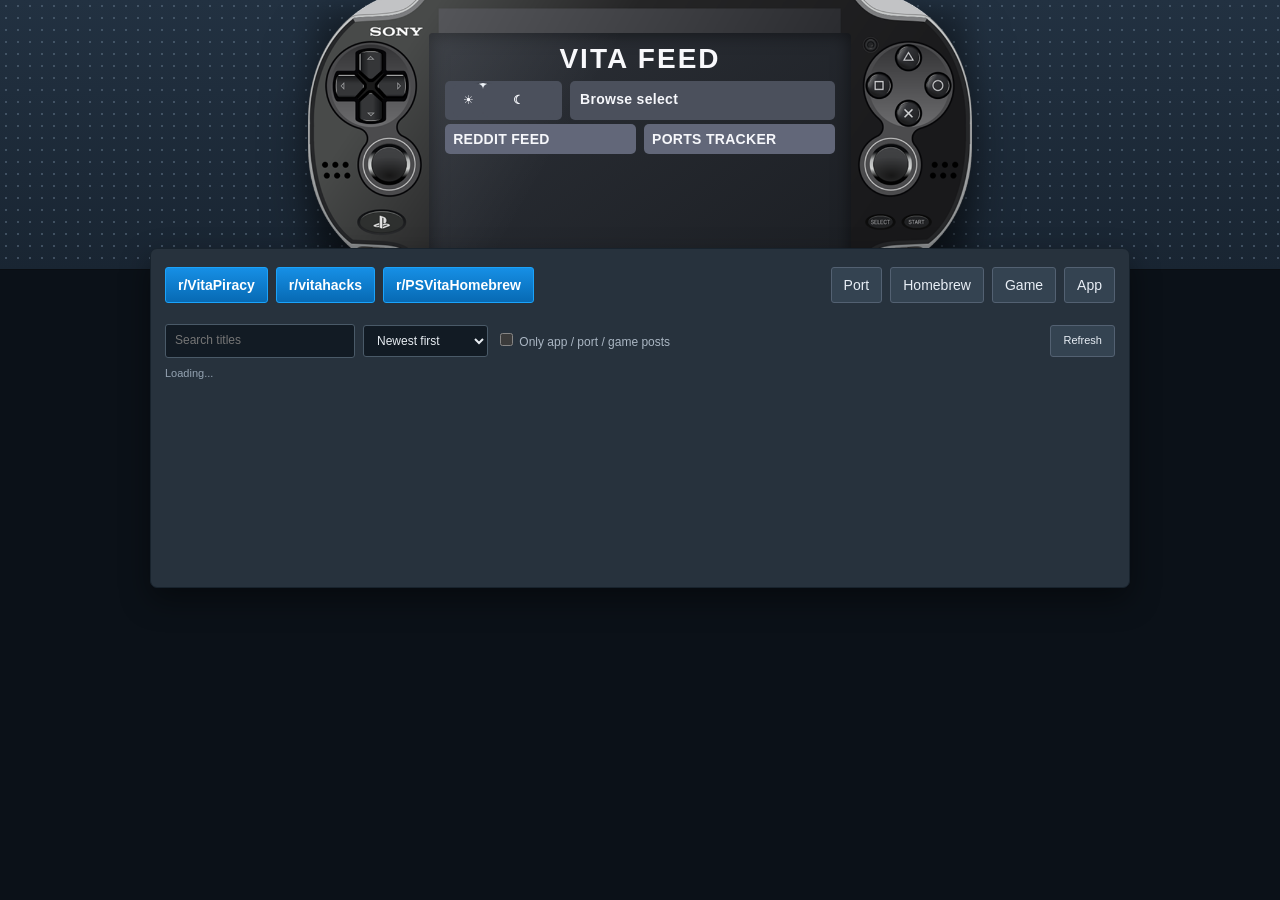
==== commit 7c3e9657: "Align layout with annotated Vita design Co-authored-by: Copilot <223556219+Copilot@users.noreply.git" ====
--- a/index.html
+++ b/index.html
@@ -8,14 +8,6 @@
 <link rel="stylesheet" href="styles.css">
 </head>
 <body>
-<header class="site-header">
-  <a class="wordmark" href="#feed">VITA FEED</a>
-  <div class="header-actions">
-    <button class="sw" id="themeBtn" type="button" role="switch" aria-checked="false" aria-label="Toggle dark mode"><span class="ico">&#9728;</span><span class="ico">&#9790;</span><i></i></button>
-    <input type="search" id="gq" placeholder="Search" aria-label="Search the current view">
-  </div>
-</header>
-
 <section class="hero" aria-label="Vita Feed overview">
   <div class="device">
     <img class="vita-image" src="vita-console.png" alt="PlayStation Vita">
@@ -48,7 +40,7 @@
     </svg>
     <div class="screen" id="devScreen">
       <strong>VITA FEED</strong>
-      <div class="screen-grid"><span>Theme</span><span>Browse select</span></div>
+      <div class="screen-grid"><button class="screen-theme sw" id="themeBtn" type="button" role="switch" aria-checked="false" aria-label="Toggle dark mode"><span class="ico">&#9728;</span><span class="ico">&#9790;</span><i></i></button><span>Browse select</span></div>
       <div class="screen-grid"><button type="button" onclick="document.getElementById('tabFeed').click()">REDDIT FEED</button><button type="button" onclick="document.getElementById('tabTracker').click()">PORTS TRACKER</button></div>
     </div>
   </div>
@@ -81,6 +73,7 @@
   </div>
 </div>
 <a id="heroBtn" href="#feed" hidden>Browse latest</a>
+<input type="search" id="gq" hidden aria-label="Search the current view">
 <input id="proxyIn" type="hidden"><button id="proxySave" type="button" hidden></button><button id="dlBtn" type="button" hidden></button>
 <script src="app.js"></script>
 </body>
--- a/styles.css
+++ b/styles.css
@@ -5,16 +5,11 @@
 }
 *{box-sizing:border-box}
 html,body{margin:0;min-height:100%;background:var(--bg);color:var(--text);font:14px/1.45 "Segoe UI",Arial,sans-serif}
-body{background-image:radial-gradient(#314253 1px,transparent 1px);background-size:12px 12px;background-position:5px 5px}
+body{background:#0b1118}
 a{color:#69bcff}
 button,input,select{font:inherit}
 button:focus-visible,input:focus-visible,select:focus-visible,a:focus-visible{outline:2px solid #fff;outline-offset:2px}
 
-.site-header{height:56px;background:#1a222b;border-bottom:1px solid #34414d;display:flex;align-items:center;padding:0 22px;position:relative;z-index:4}
-.wordmark{font-weight:900;letter-spacing:3px;font-size:18px;color:#fff;text-decoration:none}
-.header-actions{margin-left:auto;display:flex;align-items:center;gap:12px}
-#gq{width:150px;padding:7px 10px;background:#111820;border:1px solid #46525e;color:#eef3f8;border-radius:4px}
-#gq::placeholder{color:#8492a1}
 .sw{position:relative;width:52px;height:26px;border-radius:999px;border:1px solid #536171;background:#101820;padding:0;display:flex;justify-content:space-between;align-items:center;color:#fff;cursor:pointer}
 .sw .ico{width:24px;text-align:center;font-size:12px;z-index:1}.sw i{position:absolute;left:2px;top:2px;width:20px;height:20px;border-radius:50%;background:#eef3f8;box-shadow:0 1px 3px #000;transition:transform .2s}.sw[aria-checked=true]{background:var(--blue)}.sw[aria-checked=true] i{transform:translateX(26px)}
 
@@ -25,11 +20,16 @@
 .screen{position:absolute;left:20.3%;top:15.5%;width:59.4%;height:68.8%;padding:12px 16px;background:linear-gradient(145deg,#2c3037,#1c1f24);border-radius:4px;box-shadow:inset 0 0 18px #0008;color:#f8f8fb;overflow:hidden}
 .screen:after{content:"";position:absolute;inset:0;background:linear-gradient(120deg,#ffffff18,transparent 35%);pointer-events:none}
 .screen strong{display:block;text-align:center;font-size:28px;line-height:1;font-weight:900;letter-spacing:2px;margin:0 0 8px;position:relative;z-index:1}
-.screen-grid{display:flex;gap:8px;position:relative;z-index:1;margin:4px 0}.screen-grid span,.screen-grid button{border:0;border-radius:5px;background:#4b505c;color:#f6f7fb;padding:8px 10px;font-weight:600;letter-spacing:.3px}.screen-grid span:first-child{width:30%;font-weight:400}.screen-grid span:nth-child(2){flex:1}.screen-grid button{background:#626779;cursor:pointer;text-align:left;flex:1;padding:5px 8px}
+.screen-grid{display:flex;gap:8px;position:relative;z-index:1;margin:4px 0}.screen-grid span,.screen-grid button{border:0;border-radius:5px;background:#4b505c;color:#f6f7fb;padding:8px 10px;font-weight:600;letter-spacing:.3px}.screen-grid span:first-child{width:30%;font-weight:400}.screen-grid span:nth-child(2){flex:1}.screen-grid button{background:#626779;cursor:pointer;text-align:left;flex:1;padding:5px 8px}.screen-grid .screen-theme{width:30%;flex:none;height:39px;border:0;background:#4b505c}
 
 .wrap{width:min(980px,calc(100% - 32px));margin:-22px auto 42px;position:relative;z-index:3}
-.tabs{display:grid;grid-template-columns:1fr 1fr}.tabs button{border:1px solid #1c2731;border-bottom:0;background:#202b35;color:#aab8c5;padding:13px 18px;text-align:left;cursor:pointer}.tabs button:first-child{border-radius:7px 0 0 0}.tabs button:last-child{border-radius:0 7px 0 0}.tabs button[aria-pressed=true]{background:var(--panel);color:#fff}.tabs span{display:block;text-transform:uppercase;font-size:12px;font-weight:800;letter-spacing:1.5px}.tabs small{display:block;color:#8796a5;margin-top:3px;font-size:11px}.tabs button[aria-pressed=true] small{color:#b4c0cc}
-.panel{background:var(--panel);border:1px solid #18232d;border-top:0;border-radius:0 0 7px 7px;box-shadow:var(--shadow);padding:10px 0 28px;min-height:340px}
+.tabs{display:none}
+.panel{background:var(--panel);border:1px solid #18232d;border-radius:7px;box-shadow:var(--shadow);padding:10px 0 28px;min-height:340px}
+#feedView{display:grid;grid-template-columns:1fr auto;align-items:start}
+#feedView>.bar{grid-column:1/-1}
+#feedView>#subs{grid-column:1}
+#feedView>#tags{grid-column:2;justify-content:flex-end}
+#feedView>.controls,#feedView>.status,#feedView>main{grid-column:1/-1}
 .bar{display:flex;align-items:center;gap:8px;flex-wrap:wrap;padding:0 14px;margin:8px 0}.chip{padding:7px 12px;border:1px solid #536172;background:#344351;color:#e8eef5;border-radius:3px;cursor:pointer}.chip:hover{border-color:#72b9ec}.bar .chip[aria-pressed=true]{background:linear-gradient(#168fe5,#076ab4);border-color:#1aa3fb;color:#fff;font-weight:700}.controls{padding-top:5px}.controls .chip{font-size:11px}.sep{flex:1}
 input[type=search],select{background:#121b24;border:1px solid #4a5a68;color:#e8edf2;border-radius:3px;padding:7px 9px;font-size:12px}input[type=search]{min-width:190px}label{color:#aab6c3;font-size:12px}label input{accent-color:var(--blue)}
 .status{color:#94a3b2;font-size:11px;padding:0 14px;min-height:18px}.status.err{color:#f5b25d}
@@ -37,5 +37,5 @@
 #trackerView{padding:0 14px}#trackerView>p{margin:7px 0 14px;color:#aab5c2;font-size:12px}.tbar{display:flex;gap:8px;flex-wrap:wrap;margin-bottom:10px}.tbar input{flex:1;min-width:200px}#tcount{color:#9baaba;font-size:11px;margin-bottom:10px}#tlist{display:grid;gap:8px;margin-bottom:14px}.row{border-left:4px solid #6f7a94;padding:11px 13px}.row h3{margin:0 0 4px;font-size:14px}.row .note{color:#aab5c2;font-size:12px;margin:6px 0 0}.row .tag.ok{background:#2d765f;color:#b9f1dc}.row .tag.wip{background:#815f2a;color:#ffe1a3}#trackerView details{margin-top:8px}#trackerView summary{cursor:pointer;color:#69bcff}.tbtn{background:#344351;border:1px solid #536172;color:#fff;border-radius:3px;padding:5px 9px}
 #trackerView iframe{width:100%;height:75vh;min-height:420px;border:1px solid #465463;background:#111820}#trackerView a.getbtn{display:inline-block;background:var(--blue-2);color:white;text-decoration:none;padding:3px 9px;border-radius:3px;font-size:11px;font-weight:700}.fset{padding:0 14px;color:#9daab8}.fset summary{cursor:pointer;color:#69bcff}
 [hidden]{display:none!important}
-@media(max-width:700px){.hero{height:215px}.device{top:3px;width:780px;max-width:none;transform:translateX(-50%) scale(.78);transform-origin:top center}.wrap{width:calc(100% - 18px);margin-top:-10px}.screen strong{font-size:24px}.bar{padding:0 9px}main{padding:0 9px}.tabs span{font-size:10px}}
-@media(max-width:480px){.site-header{padding:0 12px}.wordmark{font-size:15px}.header-actions{gap:6px}#gq{width:95px}.hero{height:175px}.device{top:0;transform:translateX(-50%) scale(.64)}.panel{padding-bottom:18px}.controls label{width:100%}.tabs button{padding:11px 10px}}
+@media(max-width:700px){.hero{height:215px}.device{top:3px;width:780px;max-width:none;transform:translateX(-50%) scale(.78);transform-origin:top center}.wrap{width:calc(100% - 18px);margin-top:-10px}.screen strong{font-size:24px}.bar{padding:0 9px}main{padding:0 9px}#feedView{display:block}#feedView>#tags{justify-content:flex-start}}
+@media(max-width:480px){.hero{height:175px}.device{top:0;transform:translateX(-50%) scale(.64)}.panel{padding-bottom:18px}.controls label{width:100%}}
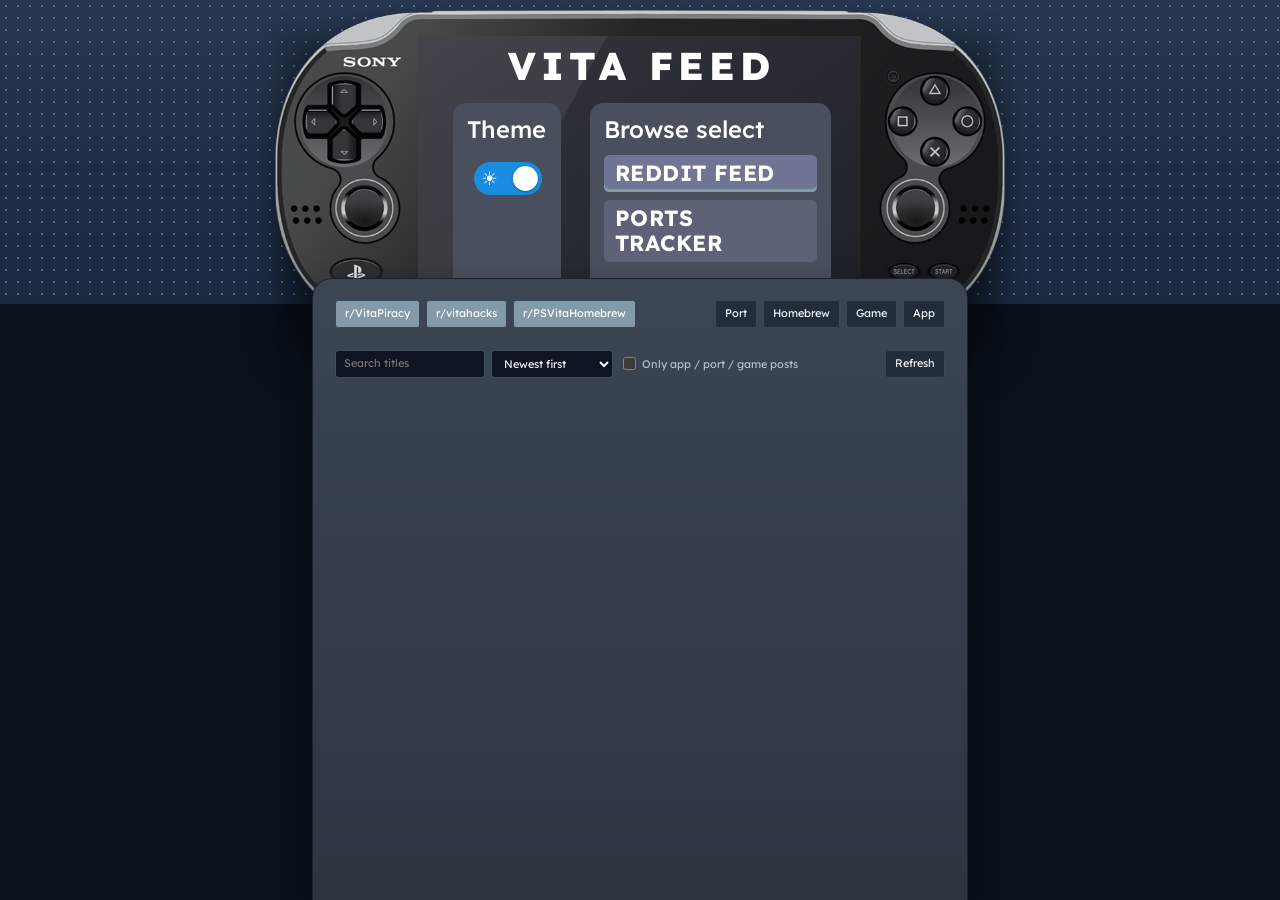
==== commit 0b01cb77: "Completely remade the design of the website, because Copilot did the design I requested and sent rea" ====
--- a/index.html
+++ b/index.html
@@ -4,77 +4,84 @@
 <meta charset="utf-8">
 <meta name="viewport" content="width=device-width, initial-scale=1">
 <title>Vita Feed</title>
+<link rel="preconnect" href="https://fonts.googleapis.com">
+<link rel="preconnect" href="https://fonts.gstatic.com" crossorigin>
+<link rel="stylesheet" href="https://fonts.googleapis.com/css2?family=Lexend:wght@400;500;700;800&display=swap">
 <script src="theme-init.js"></script>
+<link rel="icon" href="vita-console.png" type="image/png">
 <link rel="stylesheet" href="styles.css">
 </head>
 <body>
-<section class="hero" aria-label="Vita Feed overview">
-  <div class="device">
-    <img class="vita-image" src="vita-console.png" alt="PlayStation Vita">
-    <svg viewBox="0 0 840 410" xmlns="http://www.w3.org/2000/svg" aria-hidden="true">
-      <defs>
-        <linearGradient id="vbody" x1="0" y1="0" x2="0" y2="1"><stop offset="0" stop-color="#454c56"/><stop offset=".12" stop-color="#20252b"/><stop offset=".55" stop-color="#12151a"/><stop offset="1" stop-color="#07090c"/></linearGradient>
-        <radialGradient id="vcap" cx=".38" cy=".3" r=".8"><stop offset="0" stop-color="#6a737f"/><stop offset=".55" stop-color="#242a31"/><stop offset="1" stop-color="#0d1014"/></radialGradient>
-        <linearGradient id="vsheen" x1="0" y1="0" x2="0" y2="1"><stop offset="0" stop-color="#fff" stop-opacity=".22"/><stop offset="1" stop-color="#fff" stop-opacity="0"/></linearGradient>
-        <linearGradient id="vchrome" x1="0" y1="0" x2="1" y2="1"><stop offset="0" stop-color="#fff"/><stop offset="1" stop-color="#aeb7c2"/></linearGradient>
-      </defs>
-      <path d="M95 14 C42 14 10 52 10 112 L10 300 C10 360 46 398 102 398 L738 398 C794 398 830 360 830 300 L830 112 C830 52 798 14 745 14 Z" fill="url(#vbody)" stroke="#6f7985" stroke-width="2.5"/>
-      <rect x="22" y="26" width="796" height="358" rx="70" fill="none" stroke="rgba(255,255,255,.06)" stroke-width="2"/>
-      <path d="M70 22 H770 C790 22 802 34 802 50 C560 72 280 72 38 50 C38 34 50 22 70 22 Z" fill="url(#vsheen)"/>
-      <path d="M690 15 C760 11 806 30 826 84" fill="none" stroke="url(#vchrome)" stroke-width="5" stroke-linecap="round"/>
-      <path d="M14 322 C22 372 56 396 108 398" fill="none" stroke="url(#vchrome)" stroke-width="5" stroke-linecap="round"/>
-      <rect x="156" y="50" width="528" height="310" rx="12" fill="#04060a" stroke="#38404a" stroke-width="2"/>
-      <text x="170" y="39" font-family="Georgia,'Times New Roman',serif" font-weight="700" font-size="17" letter-spacing="3.5" fill="#d5dbe3">SONY</text>
-      <circle cx="300" cy="32" r="5" fill="#0a1a2e" stroke="#3b4450"/><circle cx="322" cy="32" r="2.5" fill="#1b2128"/>
-      <text x="420" y="386" text-anchor="middle" font-family="'Segoe UI',Arial,sans-serif" font-style="italic" font-size="19" letter-spacing="1.5" fill="#e4e9ef"><tspan font-weight="800">PS</tspan><tspan font-weight="600" dx="4">VITA</tspan></text>
-      <rect x="76" y="84" width="28" height="68" rx="8" fill="url(#vcap)" stroke="#505a66"/><rect x="56" y="104" width="68" height="28" rx="8" fill="url(#vcap)" stroke="#505a66"/>
-      <g fill="#0b0d10"><path d="M90 91 L84 100 L96 100 Z"/><path d="M90 145 L84 136 L96 136 Z"/><path d="M63 118 L72 112 L72 124 Z"/><path d="M117 118 L108 112 L108 124 Z"/></g>
-      <circle cx="90" cy="255" r="40" fill="#07090c" stroke="#424b56" stroke-width="2"/><circle cx="90" cy="255" r="31" fill="url(#vcap)" stroke="#626c78"/><circle cx="90" cy="255" r="22" fill="none" stroke="#2d343c" stroke-width="2"/>
-      <ellipse cx="86" cy="347" rx="14" ry="8" fill="#20262c" stroke="#59636f"/><g fill="#04060a"><circle cx="40" cy="322" r="2.2"/><circle cx="48" cy="322" r="2.2"/><circle cx="56" cy="322" r="2.2"/><circle cx="40" cy="330" r="2.2"/><circle cx="48" cy="330" r="2.2"/><circle cx="56" cy="330" r="2.2"/></g>
-      <g stroke="#59636f" fill="url(#vcap)"><circle cx="750" cy="86" r="16"/><circle cx="781" cy="117" r="16"/><circle cx="750" cy="148" r="16"/><circle cx="719" cy="117" r="16"/></g>
-      <g fill="none" stroke-width="2.2" stroke-linecap="round" stroke-linejoin="round"><path d="M750 78 L757 90 L743 90 Z" stroke="#59d99a"/><circle cx="781" cy="117" r="6" stroke="#ff7b7b"/><path d="M744 142 L756 154 M756 142 L744 154" stroke="#78b0ff"/><rect x="714" y="112" width="10" height="10" stroke="#eb97d6"/></g>
-      <circle cx="750" cy="257" r="40" fill="#07090c" stroke="#424b56" stroke-width="2"/><circle cx="750" cy="257" r="31" fill="url(#vcap)" stroke="#626c78"/><circle cx="750" cy="257" r="22" fill="none" stroke="#2d343c" stroke-width="2"/>
-      <rect x="696" y="341" width="28" height="11" rx="5.5" fill="#20262c" stroke="#59636f" transform="rotate(-20 710 346)"/><rect x="738" y="341" width="28" height="11" rx="5.5" fill="#20262c" stroke="#59636f" transform="rotate(-20 752 346)"/>
-      <g fill="#04060a"><circle cx="782" cy="322" r="2.2"/><circle cx="790" cy="322" r="2.2"/><circle cx="798" cy="322" r="2.2"/><circle cx="782" cy="330" r="2.2"/><circle cx="790" cy="330" r="2.2"/><circle cx="798" cy="330" r="2.2"/></g>
-      <rect x="396" y="393" width="48" height="6" rx="3" fill="#04060a"/>
-    </svg>
-    <div class="screen" id="devScreen">
-      <strong>VITA FEED</strong>
-      <div class="screen-grid"><button class="screen-theme sw" id="themeBtn" type="button" role="switch" aria-checked="false" aria-label="Toggle dark mode"><span class="ico">&#9728;</span><span class="ico">&#9790;</span><i></i></button><span>Browse select</span></div>
-      <div class="screen-grid"><button type="button" onclick="document.getElementById('tabFeed').click()">REDDIT FEED</button><button type="button" onclick="document.getElementById('tabTracker').click()">PORTS TRACKER</button></div>
+<div class="top">
+  <div class="stage">
+
+    <div class="device">
+      <img class="vita-image" src="vita-console.png" alt="PlayStation Vita" width="1166" height="569">
+      <div class="screen">
+        <h1>VITA FEED</h1>
+        <div class="sp theme-p">
+          <span class="lbl">Theme</span>
+          <div class="swbox">
+            <button class="sw" type="button" data-themeswitch role="switch" aria-checked="true" aria-label="Dark mode">
+              <span class="ico sun">&#9728;</span><span class="ico moon">&#9790;</span><i></i>
+            </button>
+          </div>
+        </div>
+        <div class="sp browse-p">
+          <span class="lbl">Browse select</span>
+          <button class="tabbtn" type="button" data-tab="feed" aria-pressed="true">Reddit feed</button>
+          <button class="tabbtn" type="button" data-tab="tracker" aria-pressed="false">Ports tracker</button>
+        </div>
+      </div>
     </div>
-  </div>
-</section>
 
-<div class="wrap" id="panelwrap">
-  <div class="tabs" role="group" aria-label="Views">
-    <button id="tabFeed" type="button" aria-pressed="true"><span>Reddit feed</span><small>Latest community posts</small></button>
-    <button id="tabTracker" type="button" aria-pressed="false"><span>Ports tracker</span><small>Browse Vita ports</small></button>
-  </div>
-  <div class="panel" id="panel">
-    <div id="feedView">
-      <div class="bar" id="subs" role="group" aria-label="Subreddits"></div>
-      <div class="bar" id="tags" role="group" aria-label="Topic filters"></div>
-      <div class="bar controls">
-        <input type="search" id="q" placeholder="Search titles" aria-label="Search titles">
-        <select id="sort" aria-label="Sort order"><option value="new">Newest first</option><option value="score">Top score</option><option value="comments">Most comments</option></select>
-        <label><input type="checkbox" id="onlyNews"> Only app / port / game posts</label>
-        <span class="sep"></span><button class="chip" id="refresh" type="button">Refresh</button>
+    <div class="wrap" id="panelwrap">
+      <div class="panel" id="panel">
+
+        <div class="mnav" role="group" aria-label="Views and theme">
+          <button class="tabbtn" type="button" data-tab="feed" aria-pressed="true">Reddit feed</button>
+          <button class="tabbtn" type="button" data-tab="tracker" aria-pressed="false">Ports tracker</button>
+          <span class="swbox"><button class="sw" type="button" data-themeswitch role="switch" aria-checked="true" aria-label="Dark mode"><span class="ico sun">&#9728;</span><span class="ico moon">&#9790;</span><i></i></button></span>
+        </div>
+
+        <div id="feedView">
+          <div class="bar" id="subs" role="group" aria-label="Subreddits"></div>
+          <div class="bar" id="tags" role="group" aria-label="Topic filters"></div>
+          <div class="bar controls">
+            <input type="search" id="q" placeholder="Search titles" aria-label="Search titles">
+            <select id="sort" aria-label="Sort order"><option value="new">Newest first</option><option value="score">Top score</option><option value="comments">Most comments</option></select>
+            <label><input type="checkbox" id="onlyNews"> Only app / port / game posts</label>
+            <span class="sep"></span>
+            <button class="chip" id="refresh" type="button">Refresh</button>
+          </div>
+          <div class="status" id="status" role="status" aria-live="polite"></div>
+          <main id="list"></main>
+        </div>
+
+        <section id="trackerView" hidden>
+          <p class="lead">Search the PS Vita Ports Tracker [Official], live from Google Sheets.</p>
+          <div class="bar tbar">
+            <input type="search" id="tq" placeholder="Search games, platforms, notes, verifier" aria-label="Search the ports tracker">
+            <select id="tplat" aria-label="Original platform"><option value="">All platforms</option></select>
+            <select id="tstage" aria-label="Development stage"><option value="">All stages</option></select>
+            <select id="tplay" aria-label="Playability status"><option value="">All statuses</option></select>
+            <select id="tsort" aria-label="Sort order"><option value="sheet">Sheet order</option><option value="name">Name A&ndash;Z</option><option value="date">Recently verified</option></select>
+          </div>
+          <div id="tcount" role="status" aria-live="polite">Loading the tracker&hellip;</div>
+          <div id="tlist"></div>
+          <button class="chip" id="tmore" type="button" hidden>Show more</button>
+          <details id="sheetDetails">
+            <summary>Show the full sheet</summary>
+            <p>If it doesn't load below, <a id="sheetLink" target="_blank" rel="noopener noreferrer">open it in a new tab</a>.</p>
+            <iframe id="sheetFrame" title="PS Vita Ports Tracker" loading="lazy"></iframe>
+          </details>
+        </section>
+
       </div>
-      <div class="status" id="status" role="status" aria-live="polite"></div>
-      <main id="list"></main>
     </div>
-    <section id="trackerView" hidden>
-      <p>Search the PS Vita Ports Tracker [Official] live from Google Sheets. Results show game, platform, status, notes and developer pages.</p>
-      <div class="tbar"><input type="search" id="tq" placeholder="Search games, platforms, notes, verifier" aria-label="Search the ports tracker"><select id="tplat" aria-label="Original platform"><option value="">All platforms</option></select><select id="tstage" aria-label="Development stage"><option value="">All stages</option></select><select id="tplay" aria-label="Playability status"><option value="">All statuses</option></select><select id="tsort" aria-label="Sort order"><option value="sheet">Sheet order</option><option value="name">Name A–Z</option><option value="date">Recently verified</option></select></div>
-      <div id="tcount" role="status" aria-live="polite">Loading the tracker…</div><div id="tlist"></div><button class="chip" id="tmore" type="button" hidden>Show more</button>
-      <details id="sheetDetails"><summary>Show the full sheet</summary><p>If it doesn't load below, <a id="sheetLink" target="_blank" rel="noopener noreferrer">open it in a new tab</a>.</p><iframe id="sheetFrame" title="PS Vita Ports Tracker" loading="lazy"></iframe></details>
-    </section>
+
   </div>
 </div>
-<a id="heroBtn" href="#feed" hidden>Browse latest</a>
-<input type="search" id="gq" hidden aria-label="Search the current view">
-<input id="proxyIn" type="hidden"><button id="proxySave" type="button" hidden></button><button id="dlBtn" type="button" hidden></button>
 <script src="app.js"></script>
 </body>
 </html>
--- a/styles.css
+++ b/styles.css
@@ -1,41 +1,841 @@
-:root{
-  color-scheme:dark;
-  --bg:#0b1118;--panel:#27323d;--panel-2:#313d49;--line:#3d4a57;--text:#f4f6fb;--muted:#aab5c3;
-  --blue:#1698ed;--blue-2:#0874c3;--purple:#6b6f86;--shadow:0 12px 30px rgba(0,0,0,.42);
-}
-*{box-sizing:border-box}
-html,body{margin:0;min-height:100%;background:var(--bg);color:var(--text);font:14px/1.45 "Segoe UI",Arial,sans-serif}
-body{background:#0b1118}
-a{color:#69bcff}
-button,input,select{font:inherit}
-button:focus-visible,input:focus-visible,select:focus-visible,a:focus-visible{outline:2px solid #fff;outline-offset:2px}
-
-.sw{position:relative;width:52px;height:26px;border-radius:999px;border:1px solid #536171;background:#101820;padding:0;display:flex;justify-content:space-between;align-items:center;color:#fff;cursor:pointer}
-.sw .ico{width:24px;text-align:center;font-size:12px;z-index:1}.sw i{position:absolute;left:2px;top:2px;width:20px;height:20px;border-radius:50%;background:#eef3f8;box-shadow:0 1px 3px #000;transition:transform .2s}.sw[aria-checked=true]{background:var(--blue)}.sw[aria-checked=true] i{transform:translateX(26px)}
-
-.hero{height:270px;position:relative;background:linear-gradient(#223141,#192532);border-bottom:1px solid #0a0e13;overflow:visible}
-.hero:before{content:"";position:absolute;inset:0;opacity:.5;background-image:radial-gradient(#64788c 1px,transparent 1px);background-size:12px 12px}
-.device{position:absolute;z-index:2;left:50%;top:-21px;width:min(710px,86vw);transform:translateX(-50%);filter:drop-shadow(0 22px 22px rgba(0,0,0,.52))}
-.device svg{display:none}.vita-image{display:block;width:100%;height:auto}
-.screen{position:absolute;left:20.3%;top:15.5%;width:59.4%;height:68.8%;padding:12px 16px;background:linear-gradient(145deg,#2c3037,#1c1f24);border-radius:4px;box-shadow:inset 0 0 18px #0008;color:#f8f8fb;overflow:hidden}
-.screen:after{content:"";position:absolute;inset:0;background:linear-gradient(120deg,#ffffff18,transparent 35%);pointer-events:none}
-.screen strong{display:block;text-align:center;font-size:28px;line-height:1;font-weight:900;letter-spacing:2px;margin:0 0 8px;position:relative;z-index:1}
-.screen-grid{display:flex;gap:8px;position:relative;z-index:1;margin:4px 0}.screen-grid span,.screen-grid button{border:0;border-radius:5px;background:#4b505c;color:#f6f7fb;padding:8px 10px;font-weight:600;letter-spacing:.3px}.screen-grid span:first-child{width:30%;font-weight:400}.screen-grid span:nth-child(2){flex:1}.screen-grid button{background:#626779;cursor:pointer;text-align:left;flex:1;padding:5px 8px}.screen-grid .screen-theme{width:30%;flex:none;height:39px;border:0;background:#4b505c}
-
-.wrap{width:min(980px,calc(100% - 32px));margin:-22px auto 42px;position:relative;z-index:3}
-.tabs{display:none}
-.panel{background:var(--panel);border:1px solid #18232d;border-radius:7px;box-shadow:var(--shadow);padding:10px 0 28px;min-height:340px}
-#feedView{display:grid;grid-template-columns:1fr auto;align-items:start}
-#feedView>.bar{grid-column:1/-1}
-#feedView>#subs{grid-column:1}
-#feedView>#tags{grid-column:2;justify-content:flex-end}
-#feedView>.controls,#feedView>.status,#feedView>main{grid-column:1/-1}
-.bar{display:flex;align-items:center;gap:8px;flex-wrap:wrap;padding:0 14px;margin:8px 0}.chip{padding:7px 12px;border:1px solid #536172;background:#344351;color:#e8eef5;border-radius:3px;cursor:pointer}.chip:hover{border-color:#72b9ec}.bar .chip[aria-pressed=true]{background:linear-gradient(#168fe5,#076ab4);border-color:#1aa3fb;color:#fff;font-weight:700}.controls{padding-top:5px}.controls .chip{font-size:11px}.sep{flex:1}
-input[type=search],select{background:#121b24;border:1px solid #4a5a68;color:#e8edf2;border-radius:3px;padding:7px 9px;font-size:12px}input[type=search]{min-width:190px}label{color:#aab6c3;font-size:12px}label input{accent-color:var(--blue)}
-.status{color:#94a3b2;font-size:11px;padding:0 14px;min-height:18px}.status.err{color:#f5b25d}
-main{display:grid;gap:8px;padding:0 14px;margin-top:8px}article,.row{background:#313c48;border:1px solid #465463;border-radius:4px;box-shadow:0 2px 4px #0003}article{border-left:4px solid var(--c);padding:11px 13px;display:grid;grid-template-columns:1fr auto;gap:4px 12px}article h2{margin:0;font-size:14px;line-height:1.35}article h2 a{color:#f5f7fa;text-decoration:none}article h2 a:hover{color:#78c7ff}.thumb{grid-column:2;grid-row:1/span 3;width:76px;height:64px;object-fit:cover;border-radius:3px;background:#202a34}.meta{display:flex;flex-wrap:wrap;gap:4px 10px;color:#aab5c2;font-size:11px}.sr{color:#66bbfa;font-weight:700}.tag{background:#4b596a;color:#dce7f1;border-radius:3px;padding:1px 6px;font-size:10px}.tag.new{background:#e2a72f;color:#221500;font-weight:700}.ext{font-size:11px}.empty{text-align:center;color:#aab5c2;padding:35px}
-#trackerView{padding:0 14px}#trackerView>p{margin:7px 0 14px;color:#aab5c2;font-size:12px}.tbar{display:flex;gap:8px;flex-wrap:wrap;margin-bottom:10px}.tbar input{flex:1;min-width:200px}#tcount{color:#9baaba;font-size:11px;margin-bottom:10px}#tlist{display:grid;gap:8px;margin-bottom:14px}.row{border-left:4px solid #6f7a94;padding:11px 13px}.row h3{margin:0 0 4px;font-size:14px}.row .note{color:#aab5c2;font-size:12px;margin:6px 0 0}.row .tag.ok{background:#2d765f;color:#b9f1dc}.row .tag.wip{background:#815f2a;color:#ffe1a3}#trackerView details{margin-top:8px}#trackerView summary{cursor:pointer;color:#69bcff}.tbtn{background:#344351;border:1px solid #536172;color:#fff;border-radius:3px;padding:5px 9px}
-#trackerView iframe{width:100%;height:75vh;min-height:420px;border:1px solid #465463;background:#111820}#trackerView a.getbtn{display:inline-block;background:var(--blue-2);color:white;text-decoration:none;padding:3px 9px;border-radius:3px;font-size:11px;font-weight:700}.fset{padding:0 14px;color:#9daab8}.fset summary{cursor:pointer;color:#69bcff}
-[hidden]{display:none!important}
-@media(max-width:700px){.hero{height:215px}.device{top:3px;width:780px;max-width:none;transform:translateX(-50%) scale(.78);transform-origin:top center}.wrap{width:calc(100% - 18px);margin-top:-10px}.screen strong{font-size:24px}.bar{padding:0 9px}main{padding:0 9px}#feedView{display:block}#feedView>#tags{justify-content:flex-start}}
-@media(max-width:480px){.hero{height:175px}.device{top:0;transform:translateX(-50%) scale(.64)}.panel{padding-bottom:18px}.controls label{width:100%}}
+/* ==========================================================================
+   Vita Feed styles
+   1. Theme colours      5. Console screen + theme switch
+   2. Base               6. Main panel + controls
+   3. Page background    7. Posts
+   4. Console image      8. Ports tracker
+                         9. Phones
+   ========================================================================== */
+
+
+/* 1. Theme colours ------------------------------------------------------- */
+
+/* Dark is the default theme */
+:root {
+  color-scheme: dark;
+
+  --bg: #0a111b;
+  --band1: #27374f;          /* dotted band behind the console */
+  --band2: #1a2840;
+  --dots: #566f91;
+
+  --panel1: #3c4553;         /* main panel gradient */
+  --panel2: #2d353f;
+  --line: #1a222c;
+  --bar: #121a25;            /* dark strips holding chips and inputs */
+
+  --text: #f4f6fb;
+  --muted: #b6bfcc;
+  --link: #7cc8ff;
+
+  --chip: #222c3a;
+  --chipline: #3a475a;
+  --input: #0e1520;
+  --inputline: #3f4d5f;
+
+  --row: #5b6075;            /* post rows */
+  --rowtext: #f6f7fb;
+  --rowmuted: #d3d8e4;
+  --tag: rgba(255, 255, 255, .17);
+
+  --c1: #74c6ff;             /* subreddit name colours */
+  --c2: #cdaeff;
+  --c3: #80f0c0;
+
+  --blue1: #849aa9;
+  --blue2: #aac2d2;
+}
+
+html[data-theme="light"] {
+  color-scheme: light;
+
+  --bg: #dde5ee;
+  --band1: #aabdd6;
+  --band2: #c8d5e8;
+  --dots: #7f9cc2;
+
+  --panel1: #f6f8fb;
+  --panel2: #e6edf5;
+  --line: #c4d0de;
+  --bar: #d2dce8;
+
+  --text: #18283a;
+  --muted: #53667b;
+  --link: #0a6fbf;
+
+  --chip: #fff;
+  --chipline: #b4c3d5;
+  --input: #fff;
+  --inputline: #b4c3d5;
+
+  --row: #fff;
+  --rowtext: #18283a;
+  --rowmuted: #5a6d82;
+  --tag: #e1ebf6;
+
+  --c1: #0a6fbf;
+  --c2: #6c4cc4;
+  --c3: #14825b;
+}
+
+
+/* 2. Base ---------------------------------------------------------------- */
+
+* {
+  box-sizing: border-box;
+}
+
+html,
+body {
+  margin: 0;
+}
+
+body {
+  min-height: 100vh;
+  background: var(--bg);
+  color: var(--text);
+  font: 14px/1.45 "Lexend", "Segoe UI", system-ui, sans-serif;
+}
+
+a {
+  color: var(--link);
+}
+
+button,
+input,
+select {
+  font: inherit;
+}
+
+button:focus-visible,
+input:focus-visible,
+select:focus-visible,
+a:focus-visible,
+summary:focus-visible {
+  outline: 2px solid #fff;
+  outline-offset: 2px;
+  box-shadow: 0 0 0 4px #0a6fbf;
+}
+
+[hidden] {
+  display: none !important;
+}
+
+
+/* 3. Page background: dotted band behind the console --------------------- */
+
+.top {
+  position: relative;
+  overflow: hidden;
+  padding-top: 4px;
+}
+
+.top::before {
+  content: "";
+  position: absolute;
+  top: 0;
+  left: 0;
+  right: 0;
+  height: calc(min(780px, 100vw - 16px) * .39);   /* ends just below the panel's top edge */
+  background:
+    radial-gradient(var(--dots) 1px, transparent 1.3px) 0 0 / 12px 12px,
+    linear-gradient(var(--band1), var(--band2));
+}
+
+/* The stage is 780px wide at most. Everything inside is sized in "cqw"
+   (1% of the stage width), so the console and its screen scale together. */
+.stage {
+  position: relative;
+  z-index: 1;
+  width: min(780px, calc(100% - 16px));
+  margin: 0 auto;
+  container-type: inline-size;
+}
+
+
+/* 4. Console image ------------------------------------------------------- */
+
+.device {
+  position: relative;
+  filter: drop-shadow(0 2cqw 2cqw rgba(0, 0, 0, .42));
+}
+
+.vita-image {
+  display: block;
+  width: 100%;
+  height: auto;
+}
+
+
+/* 5. Console screen + theme switch --------------------------------------- */
+
+/* Positioned over the screen area of vita-console.png.
+   Inside it, 1cqw = 1% of the screen width. */
+.screen {
+  position: absolute;
+  left: 21.6%;
+  top: 8.4%;
+  width: 56.6%;
+  height: 64.9%;
+  overflow: hidden;
+  container-type: inline-size;
+  background: linear-gradient(145deg, #33363d, #1e2127);
+  border-radius: 2px;
+  color: #fff;
+  font-family: "Lexend", "Segoe UI", system-ui, sans-serif;
+}
+
+/* Glass reflection */
+.screen::after {
+  content: "";
+  position: absolute;
+  inset: 0;
+  background: linear-gradient(118deg, rgba(255, 255, 255, .07) 0 33%, transparent 33%);
+  pointer-events: none;
+}
+
+.screen h1 {
+  position: absolute;
+  top: 2.4cqw;
+  left: 0;
+  right: 0;
+  margin: 0;
+  padding-left: .13em;
+  text-align: center;
+  font-size: 8.8cqw;
+  font-weight: 800;
+  line-height: 1;
+  letter-spacing: .13em;
+}
+
+/* The two grey boxes on the screen */
+.sp {
+  position: absolute;
+  top: 27%;
+  bottom: 0;
+  z-index: 1;
+  padding: 3cqw 3.2cqw;
+  background: #4a4f5d;
+  border-radius: 3cqw 3cqw 0 0;
+}
+
+.theme-p {
+  left: 8%;
+  width: 24.5%;
+}
+
+.browse-p {
+  left: 39%;
+  width: 54.5%;
+}
+
+.lbl {
+  display: block;
+  margin-bottom: 3cqw;
+  font-size: 5.4cqw;
+  font-weight: 500;
+  line-height: 1.1;
+  white-space: nowrap;
+}
+
+/* REDDIT FEED / PORTS TRACKER buttons */
+.tabbtn {
+  display: block;
+  width: 100%;
+  margin-top: 1.8cqw;
+  padding: 1.3cqw 2.4cqw;
+  border: 0;
+  border-radius: 1.2cqw;
+  background-color: #5d6277;
+  color: #fff;
+  font: 700 5cqw/1.15 "Lexend", "Segoe UI", system-ui, sans-serif;
+  letter-spacing: .02em;
+  text-align: left;
+  text-transform: uppercase;
+  cursor: pointer;
+  transition: background-color .55s ease, box-shadow .55s ease, transform .2s ease;
+}
+
+.tabbtn:hover {
+  background-color: #6a7089;
+  transform: translateY(-1px);
+}
+
+.tabbtn:active {
+  background-color: #4e5368;
+  transform: translateY(0);
+}
+
+.tabbtn[aria-pressed="true"] {
+  background-color: #6f7592;
+  box-shadow: inset 0 -.7cqw 0 var(--blue1);
+}
+
+.lbl + .tabbtn {
+  margin-top: 0;
+}
+
+/* Theme switch (also used in the phone bar) */
+.swbox {
+  display: inline-block;
+  padding: 1.4cqw;
+  border-radius: .6cqw;
+  line-height: 0;
+}
+
+.sw {
+  position: relative;
+  display: block;
+  width: 15.5cqw;
+  height: 7.6cqw;
+  padding: 0;
+  border: 0;
+  border-radius: 999px;
+  background: #8892a5;
+  cursor: pointer;
+  transition: background-color .55s ease, box-shadow .55s ease;
+}
+
+.sw[aria-checked="true"] {
+  background: #1a8de0;
+}
+
+/* The round knob */
+.sw i {
+  position: absolute;
+  top: .9cqw;
+  left: .9cqw;
+  width: 5.8cqw;
+  height: 5.8cqw;
+  border-radius: 50%;
+  background: #fff;
+  box-shadow: 0 .2cqw .5cqw rgba(0, 0, 0, .4);
+  transition: transform .2s;
+}
+
+.sw[aria-checked="true"] i {
+  transform: translateX(7.9cqw);
+}
+
+/* Sun and moon icons: one is visible depending on the switch position */
+.sw .ico {
+  position: absolute;
+  top: 50%;
+  transform: translateY(-50%);
+  color: #fff;
+  font-size: 4.2cqw;
+  line-height: 1;
+}
+
+.sw .sun {
+  left: 1.7cqw;
+}
+
+.sw .moon {
+  right: 1.9cqw;
+}
+
+.sw[aria-checked="true"] .moon,
+.sw[aria-checked="false"] .sun {
+  display: none;
+}
+
+@media (prefers-reduced-motion: reduce) {
+  .sw,
+  .sw i,
+  .tabbtn,
+  .chip,
+  article,
+  .row,
+  .getbtn,
+  .linkbtn,
+  .tabbtn:active,
+  .chip:active,
+  .getbtn:active,
+  .linkbtn:active {
+    transition: none;
+    transform: none;
+  }
+}
+
+
+/* 6. Main panel + controls ----------------------------------------------- */
+
+/* Overlaps the bottom of the console */
+.wrap {
+  position: relative;
+  z-index: 3;
+  width: 84%;
+  margin: -13.7cqw auto 0;
+}
+
+.panel {
+  /* Fill the space below the scaled console through the viewport bottom. */
+  min-height: max(380px, calc(100vh - 35.1cqw - 4px));
+  padding: 14px 14px 26px;
+  background: linear-gradient(var(--panel1), var(--panel2));
+  border: 1px solid var(--line);
+  border-bottom: 0;
+  border-radius: 20px 20px 0 0;
+  box-shadow: 0 12px 30px rgba(0, 0, 0, .35);
+}
+
+/* Tab + theme bar for phones (hidden on larger screens) */
+.mnav {
+  display: none;
+}
+
+/* Reddit feed layout: subreddits left, topics right, the rest full width */
+#feedView {
+  display: grid;
+  grid-template-columns: 1fr auto;
+  gap: 8px 10px;
+  align-items: start;
+}
+
+#feedView > .controls,
+#feedView > .status,
+#feedView > main,
+#feedView > .linkbtn {
+  grid-column: 1 / -1;
+}
+
+#tags {
+  justify-content: flex-end;
+}
+
+/* Dark strips that hold chips, search and filters */
+.bar {
+  display: flex;
+  flex-wrap: wrap;
+  align-items: center;
+  gap: 6px;
+  padding: 7px 8px;
+  border-radius: 3px;
+}
+
+.sep {
+  flex: 1;
+}
+
+.chip {
+  padding: 5px 9px;
+  border: 1px solid var(--chipline);
+  border-radius: 3px;
+  background: var(--chip);
+  color: var(--text);
+  font-size: 11px;
+  white-space: nowrap;
+  cursor: pointer;
+  transition: background-color .55s ease, border-color .55s ease, box-shadow .55s ease, transform .2s ease;
+}
+
+.chip:hover {
+  box-shadow: 0px 0px 5px #00000065;
+  transform: translateY(-1px);
+}
+
+.chip:active {
+  background-color: var(--blue2);
+  transform: translateY(0);
+}
+
+/* Selected chips turn blue */
+.bar .chip[aria-pressed="true"] {
+  background-color: var(--blue1);
+  color: #fff;
+}
+
+input[type="search"],
+select {
+  padding: 5px 8px;
+  background: var(--input);
+  border: 1px solid var(--inputline);
+  border-radius: 3px;
+  color: var(--text);
+  font-size: 11px;
+  transition: border-color .2s ease, box-shadow .2s ease;
+}
+
+input[type="search"]:hover,
+select:hover {
+  border-color: var(--link);
+}
+
+input[type="search"] {
+  min-width: 120px;
+  flex: 0 1 150px;
+}
+
+label {
+  color: var(--muted);
+  font-size: 11px;
+  white-space: nowrap;
+}
+
+label input {
+  accent-color: var(--blue1);
+  vertical-align: -2px;
+}
+
+.status {
+  min-height: 16px;
+  margin: -2px 0 0;
+  color: var(--muted);
+  font-size: 11px;
+}
+
+.status.err {
+  color: #f2b155;
+}
+
+html[data-theme="light"] .status.err {
+  color: #9a5b00;
+}
+
+/* "Download this list (CSV)" */
+.linkbtn {
+  justify-self: start;
+  margin-top: 4px;
+  padding: 0;
+  background: none;
+  border: 0;
+  color: var(--link);
+  font-size: 12px;
+  text-decoration: underline;
+  cursor: pointer;
+  transition: color .2s ease, transform .2s ease;
+}
+
+.linkbtn:hover {
+  transform: translateX(2px);
+}
+
+.linkbtn:active {
+  transform: translateX(2px);
+}
+
+
+/* 7. Posts --------------------------------------------------------------- */
+
+main {
+  display: grid;
+  gap: 10px;
+}
+
+/* .row is also used by the ports tracker */
+article,
+.row {
+  padding: 11px 14px;
+  background: var(--row);
+  border-radius: 4px;
+  color: var(--rowtext);
+  transition: box-shadow .2s ease, transform .2s ease;
+}
+
+article:hover,
+.row:hover {
+  box-shadow: 0 6px 16px rgba(0, 0, 0, .2);
+  transform: translateY(-2px);
+}
+
+article {
+  display: grid;
+  grid-template-columns: 1fr auto;
+  gap: 4px 12px;
+}
+
+article > h2,
+article > .meta,
+article > .ext {
+  grid-column: 1;
+}
+
+article h2 {
+  margin: 0;
+  font-size: 14px;
+  font-weight: 600;
+  line-height: 1.35;
+}
+
+article h2 a {
+  color: var(--rowtext);
+  text-decoration: none;
+}
+
+article h2 a:hover,
+.row h3 a:hover {
+  color: var(--link);
+  text-decoration: underline;
+}
+
+.thumb {
+  grid-column: 2;
+  grid-row: 1 / span 3;
+  width: 76px;
+  height: 64px;
+  object-fit: cover;
+  border-radius: 3px;
+  background: rgba(0, 0, 0, .25);
+}
+
+.meta {
+  display: flex;
+  flex-wrap: wrap;
+  align-items: center;
+  gap: 4px 10px;
+  color: var(--rowmuted);
+  font-size: 11px;
+}
+
+.sr {
+  color: var(--c);
+  font-weight: 700;
+}
+
+.tag {
+  padding: 1px 7px;
+  background: var(--tag);
+  border-radius: 3px;
+  color: inherit;
+  font-size: 10px;
+}
+
+.tag.new {
+  background: #e2a72f;
+  color: #221500;
+  font-weight: 700;
+}
+
+.ext {
+  font-size: 11px;
+}
+
+.row a,
+article .ext a {
+  color: var(--link);
+}
+
+.empty {
+  padding: 34px 0;
+  text-align: center;
+  color: var(--muted);
+}
+
+
+/* 8. Ports tracker ------------------------------------------------------- */
+
+#trackerView .lead {
+  margin: 2px 0 10px;
+  color: var(--muted);
+  font-size: 12px;
+}
+
+.tbar {
+  margin-bottom: 10px;
+}
+
+.tbar input[type="search"] {
+  flex: 1 1 200px;
+}
+
+#tcount {
+  margin-bottom: 10px;
+  color: var(--muted);
+  font-size: 11px;
+}
+
+#tcount.err {
+  color: #f2b155;
+}
+
+html[data-theme="light"] #tcount.err {
+  color: #9a5b00;
+}
+
+#tlist {
+  display: grid;
+  gap: 10px;
+  margin-bottom: 14px;
+}
+
+.row h3 {
+  margin: 0 0 4px;
+  font-size: 14px;
+  font-weight: 600;
+}
+
+.row .note {
+  margin: 6px 0 0;
+  color: var(--rowmuted);
+  font-size: 12px;
+}
+
+/* Stage tags: released (green) / in progress (amber) */
+.row .tag.ok {
+  background: #2d765f;
+  color: #c3f5e2;
+}
+
+.row .tag.wip {
+  background: #815f2a;
+  color: #ffe3a8;
+}
+
+html[data-theme="light"] .row .tag.ok {
+  background: #d8f1e6;
+  color: #146446;
+}
+
+html[data-theme="light"] .row .tag.wip {
+  background: #fdebc9;
+  color: #7a4a00;
+}
+
+/* "Get port" / "View project" buttons */
+#trackerView a.getbtn {
+  display: inline-block;
+  padding: 3px 10px;
+  background-color: var(--blue1);
+  border-radius: 3px;
+  color: #fff;
+  font-size: 11px;
+  font-weight: 700;
+  text-decoration: none;
+  transition: background-color .55s ease, filter .2s ease, transform .2s ease, box-shadow .55s ease;
+}
+
+#trackerView a.getbtn:hover {
+  filter: brightness(1.1);
+  box-shadow: 0 3px 8px rgba(0, 0, 0, .22);
+  transform: translateY(-1px);
+}
+
+#trackerView a.getbtn:active {
+  background-color: var(--blue2);
+  transform: translateY(0);
+}
+
+#trackerView details {
+  margin: 10px 0 6px;
+  color: var(--muted);
+}
+
+#trackerView summary {
+  color: var(--link);
+  cursor: pointer;
+}
+
+#trackerView iframe {
+  width: 100%;
+  height: 70vh;
+  min-height: 380px;
+  background: #fff;
+  border: 1px solid var(--line);
+}
+
+
+/* 9. Phones -------------------------------------------------------------- */
+/* The console screen shows only the title; the tabs and theme switch
+   move into a bar at the top of the panel so they are easy to tap. */
+
+@media (max-width: 700px) {
+  .wrap {
+    width: 100%;
+  }
+
+  .sp {
+    display: none;
+  }
+
+  .screen h1 {
+    top: 50%;
+    transform: translateY(-50%);
+    font-size: 10cqw;
+  }
+
+  .mnav {
+    display: flex;
+    flex-wrap: wrap;
+    align-items: center;
+    gap: 8px;
+    margin: 0 0 12px;
+  }
+
+  .mnav .tabbtn {
+    flex: 1 1 120px;
+    width: auto;
+    margin: 0;
+    padding: 9px 12px;
+    background: var(--bar);
+    border-radius: 4px;
+    color: var(--text);
+    font-size: 13px;
+    text-align: center;
+  }
+
+  .mnav .tabbtn[aria-pressed="true"] {
+    background-color: var(--blue1);
+    box-shadow: none;
+    color: #fff;
+  }
+
+  .mnav .tabbtn:active {
+    background-color: var(--blue2);
+  }
+
+  .mnav .swbox {
+    padding: 5px;
+    border-radius: 4px;
+  }
+
+  .mnav .sw {
+    width: 54px;
+    height: 28px;
+  }
+
+  .mnav .sw i {
+    top: 3px;
+    left: 3px;
+    width: 22px;
+    height: 22px;
+  }
+
+  .mnav .sw[aria-checked="true"] i {
+    transform: translateX(26px);
+  }
+
+  .mnav .sw .ico {
+    font-size: 13px;
+  }
+
+  .mnav .sw .sun {
+    left: 7px;
+  }
+
+  .mnav .sw .moon {
+    right: 7px;
+  }
+
+  .panel {
+    padding: 12px 10px 22px;
+  }
+
+  #feedView {
+    display: block;
+  }
+
+  #feedView > .bar,
+  #feedView > .status {
+    margin-bottom: 8px;
+  }
+
+  #tags {
+    justify-content: flex-start;
+  }
+
+  .controls label {
+    flex-basis: 100%;
+    white-space: normal;
+  }
+}
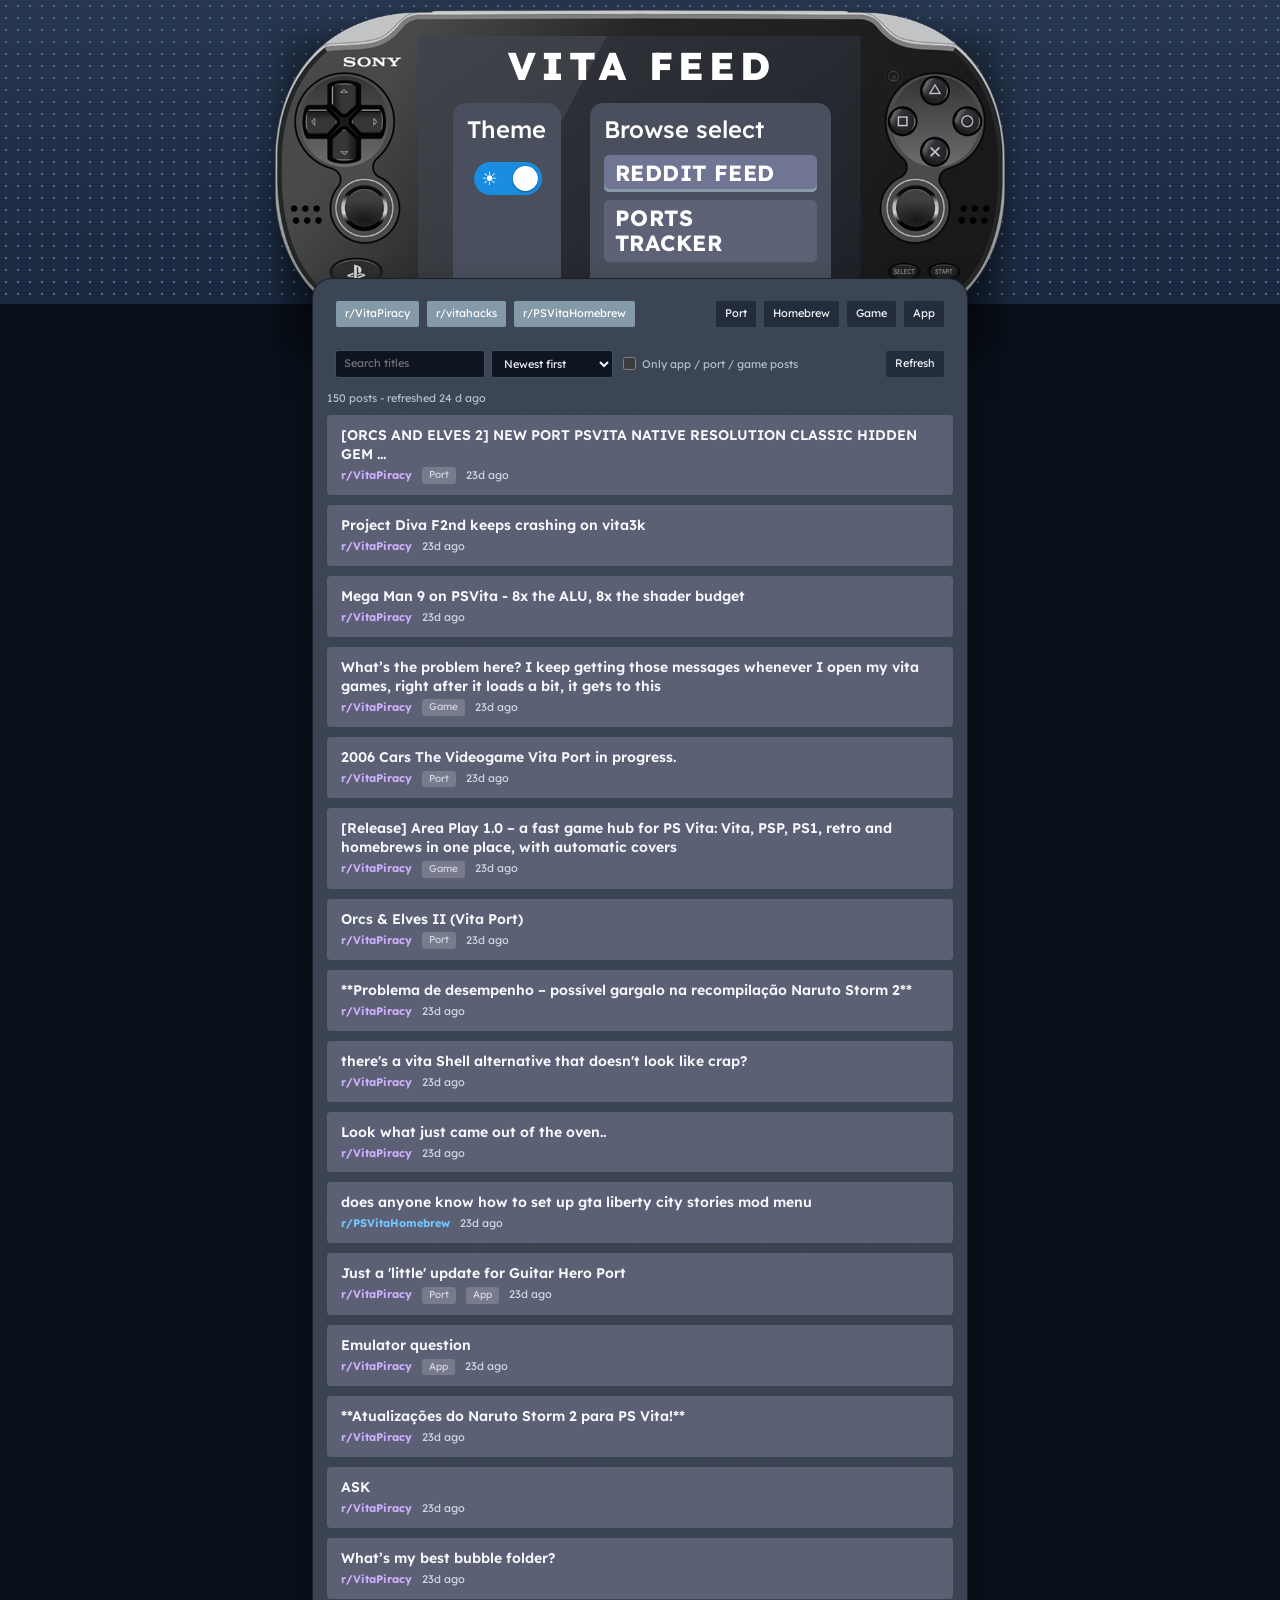
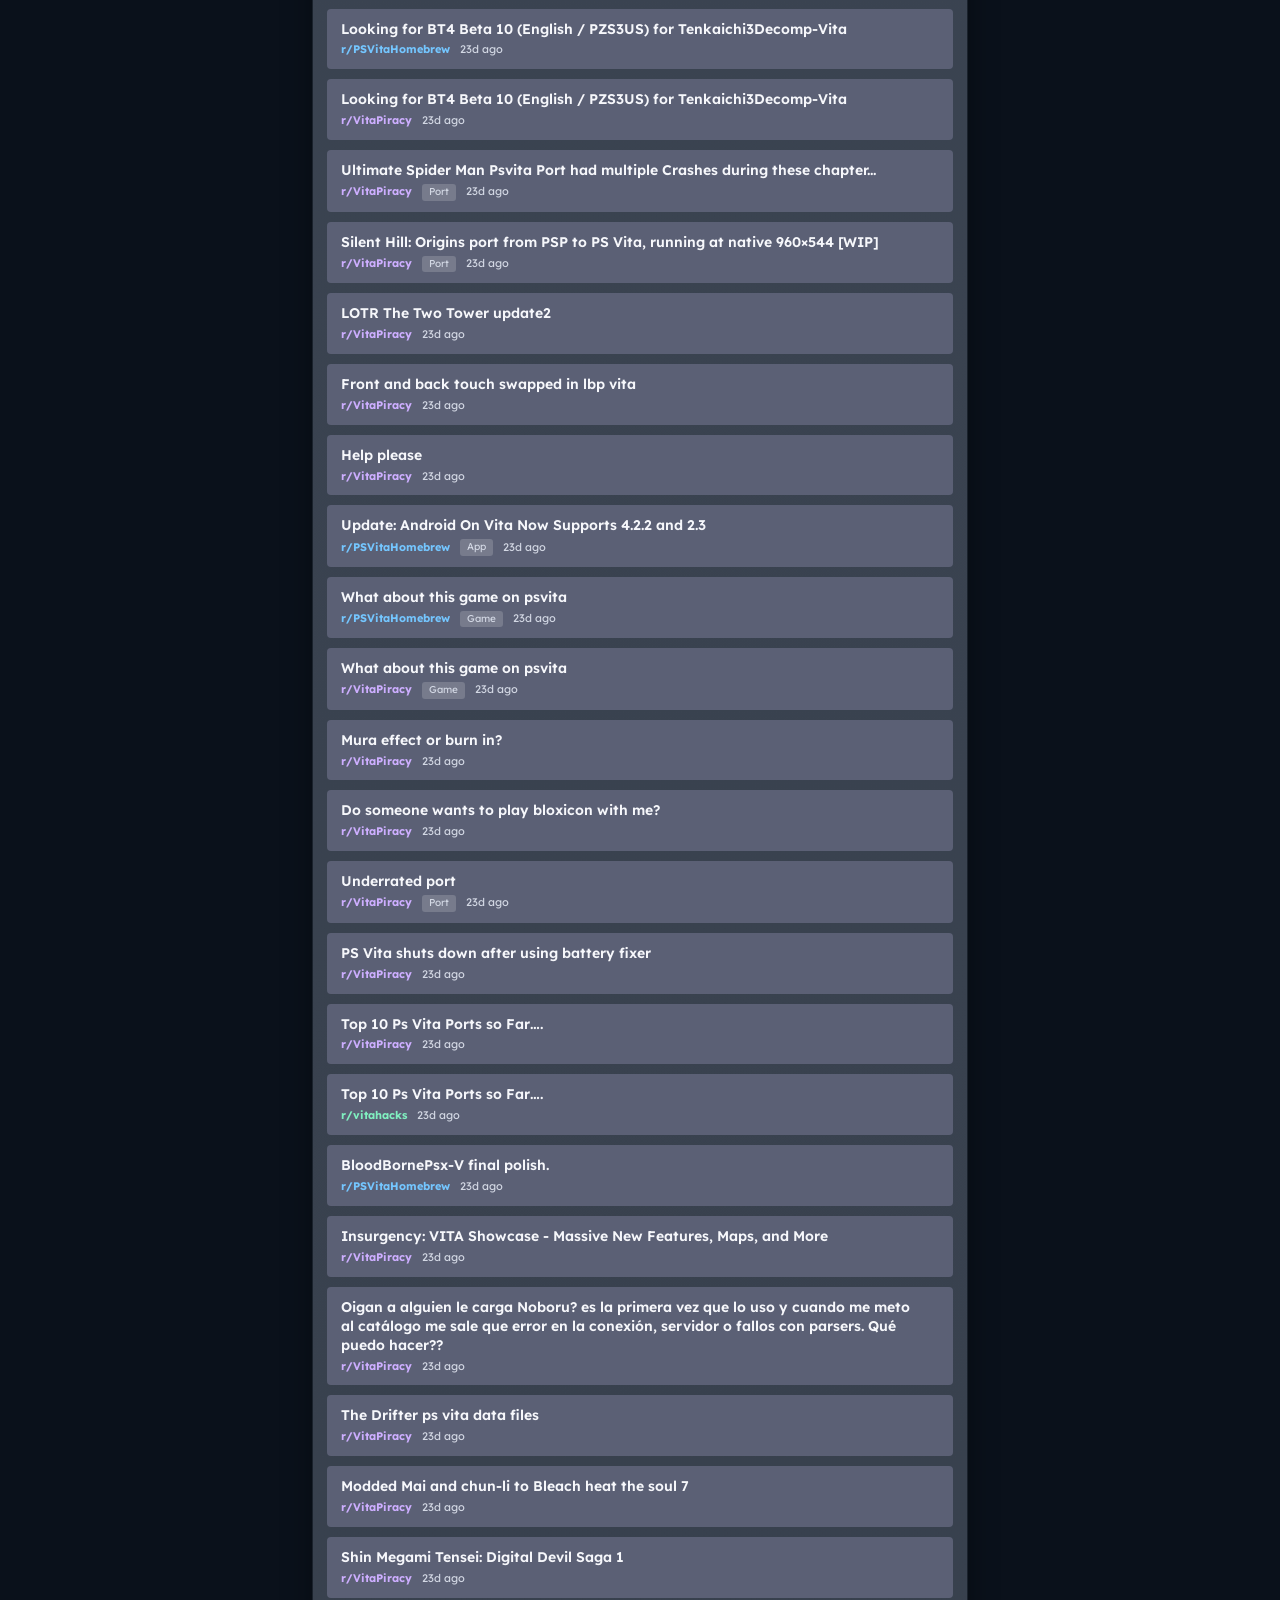
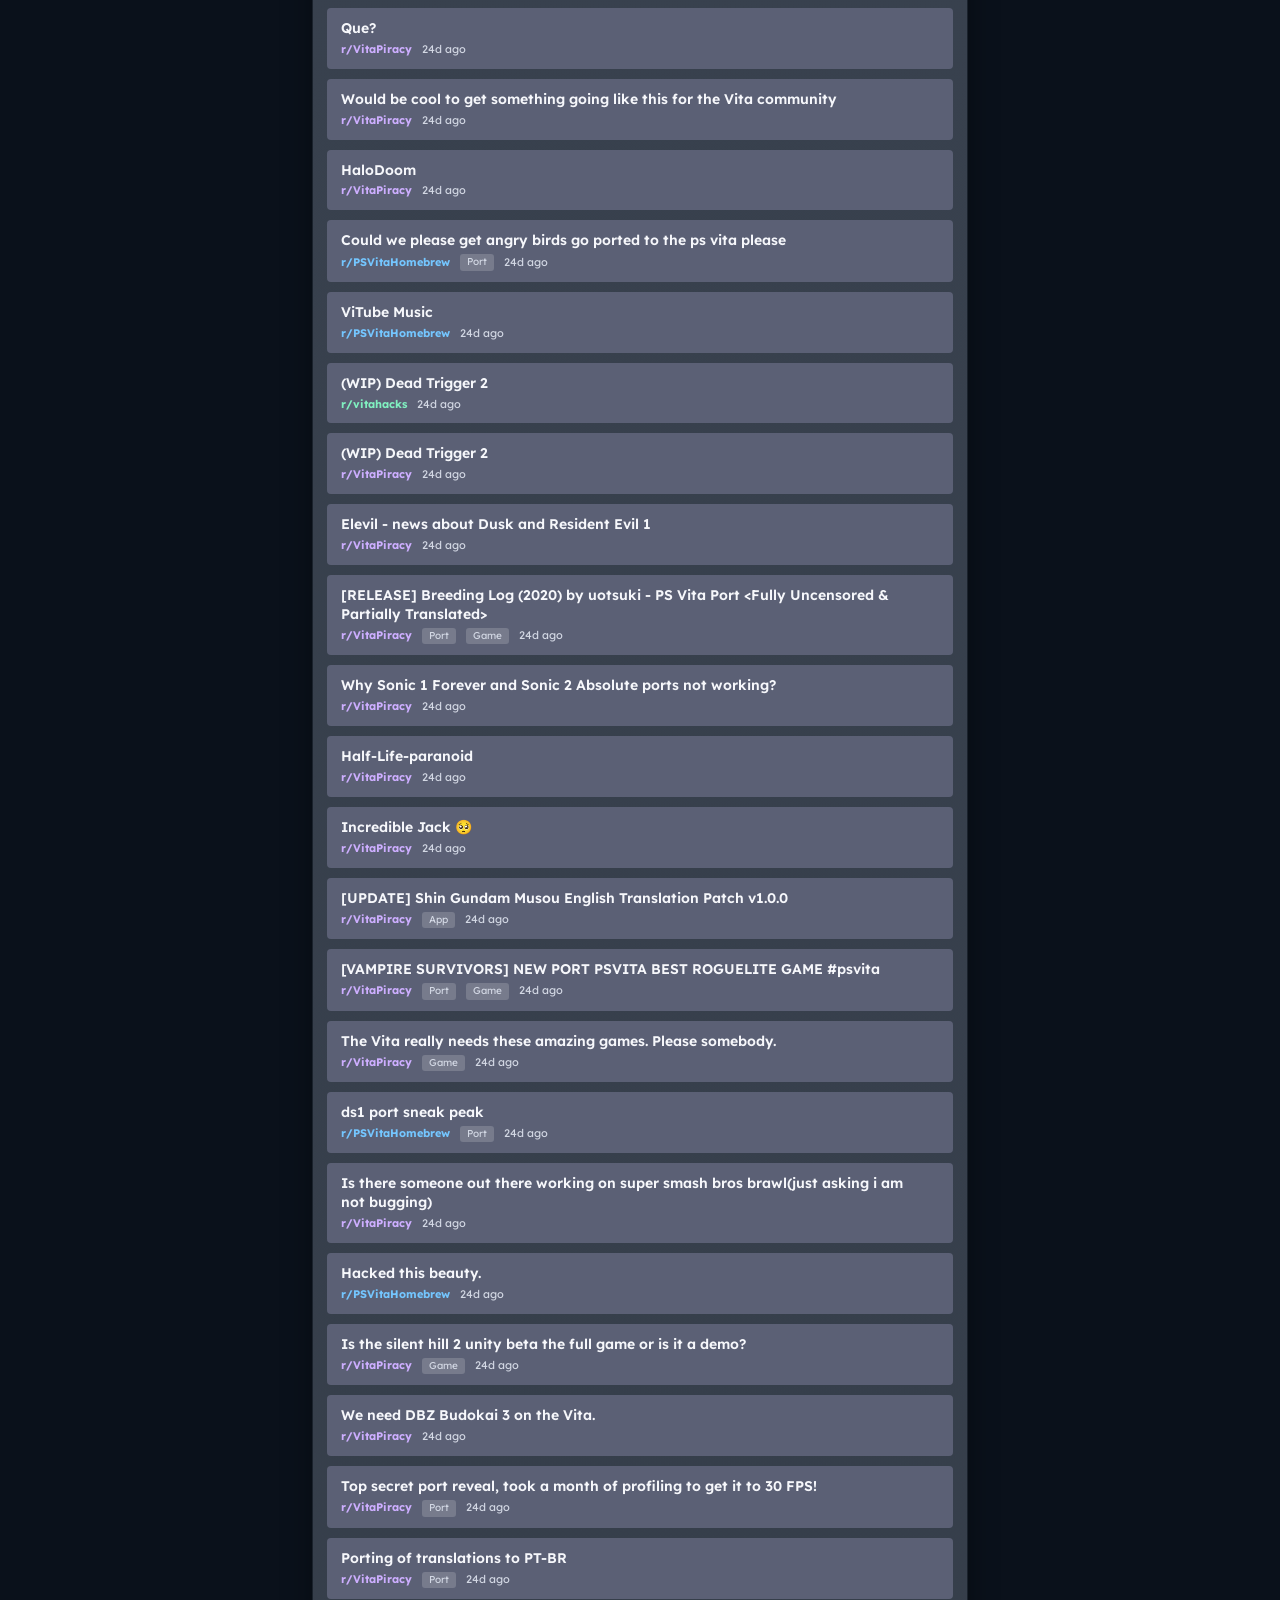
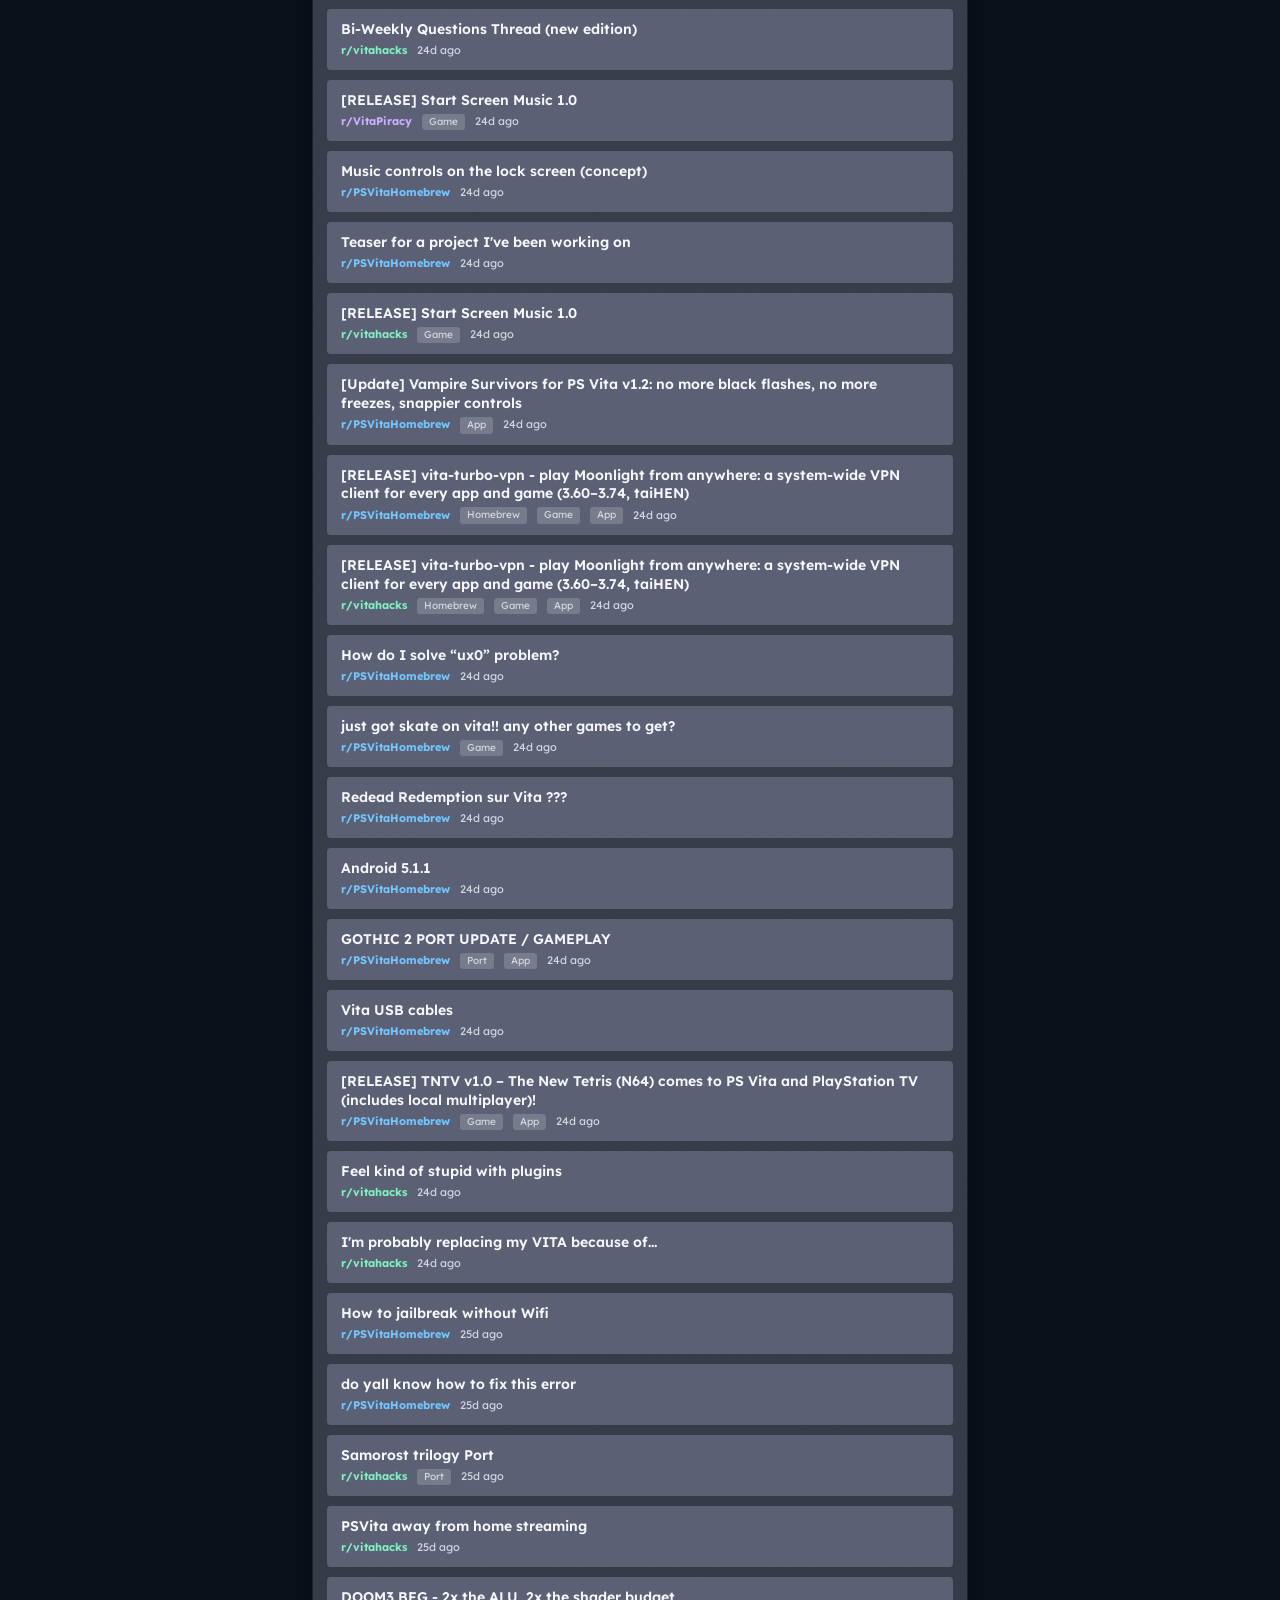
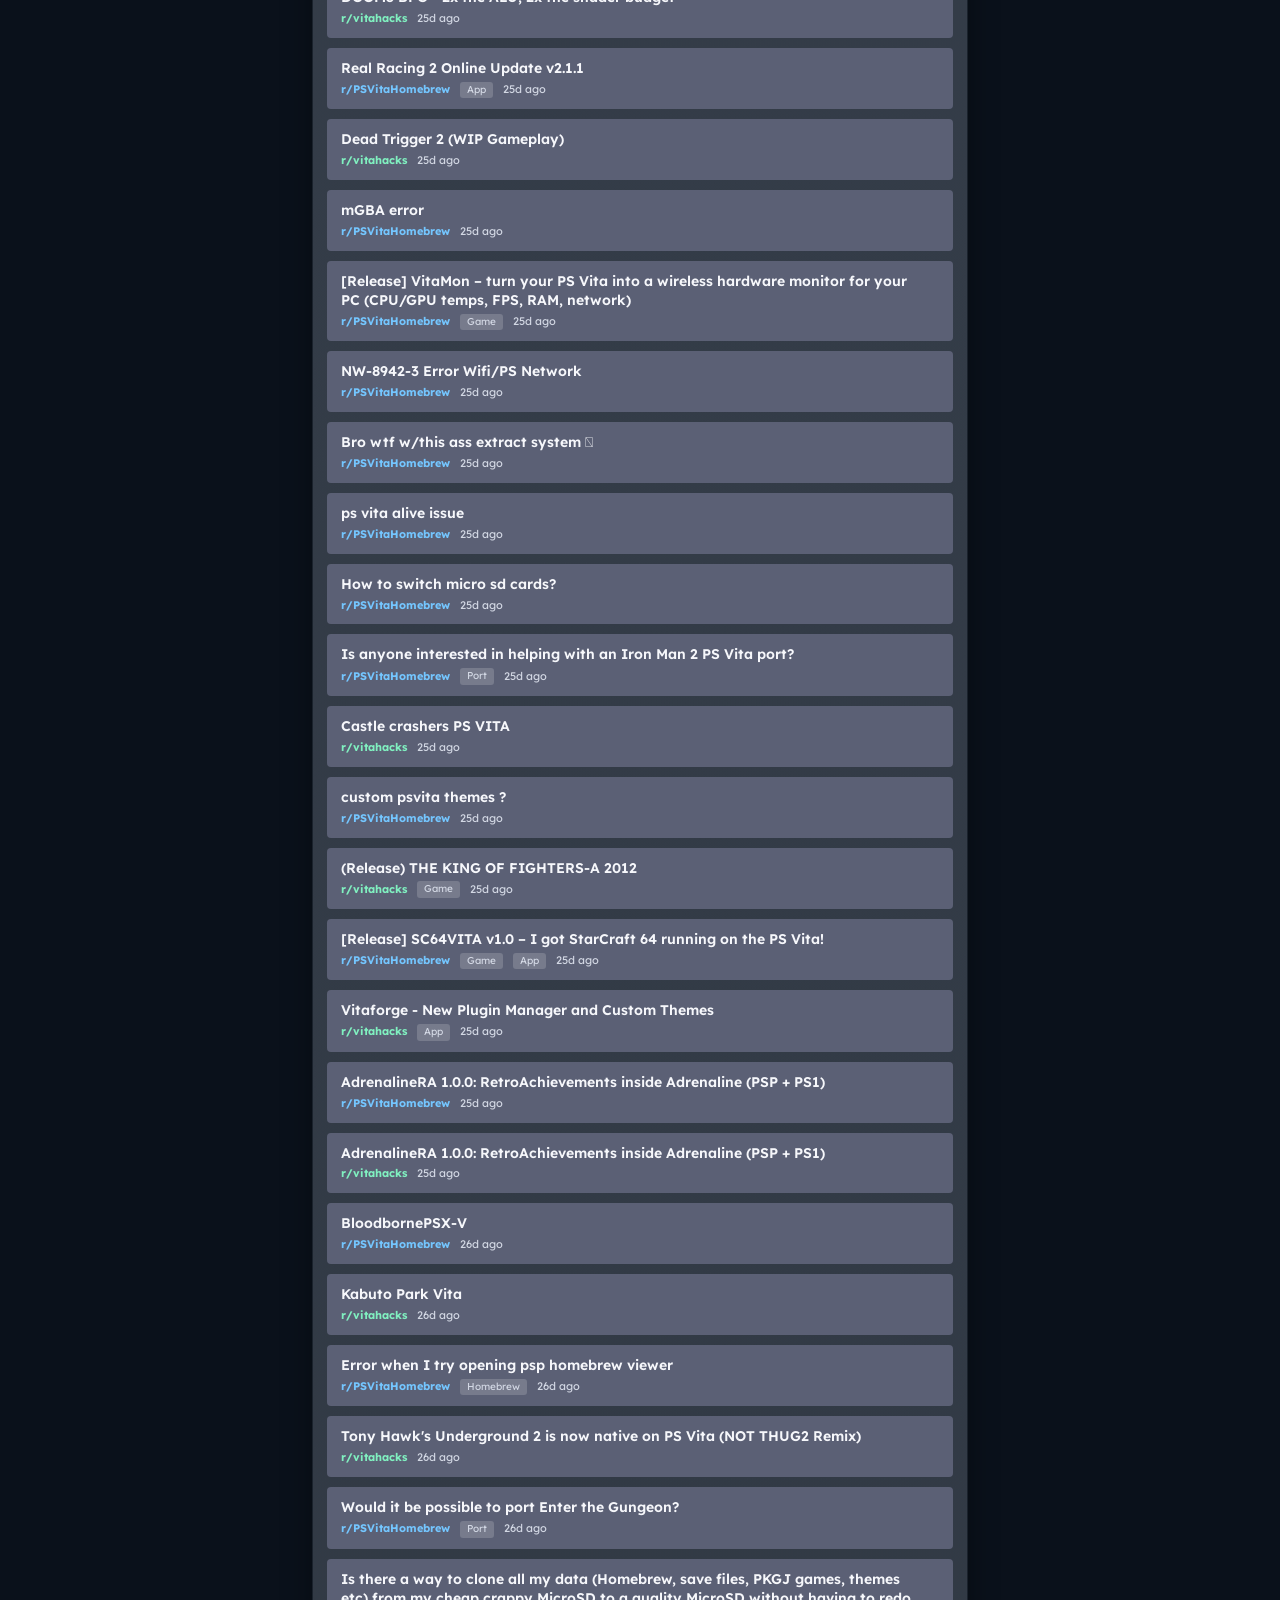
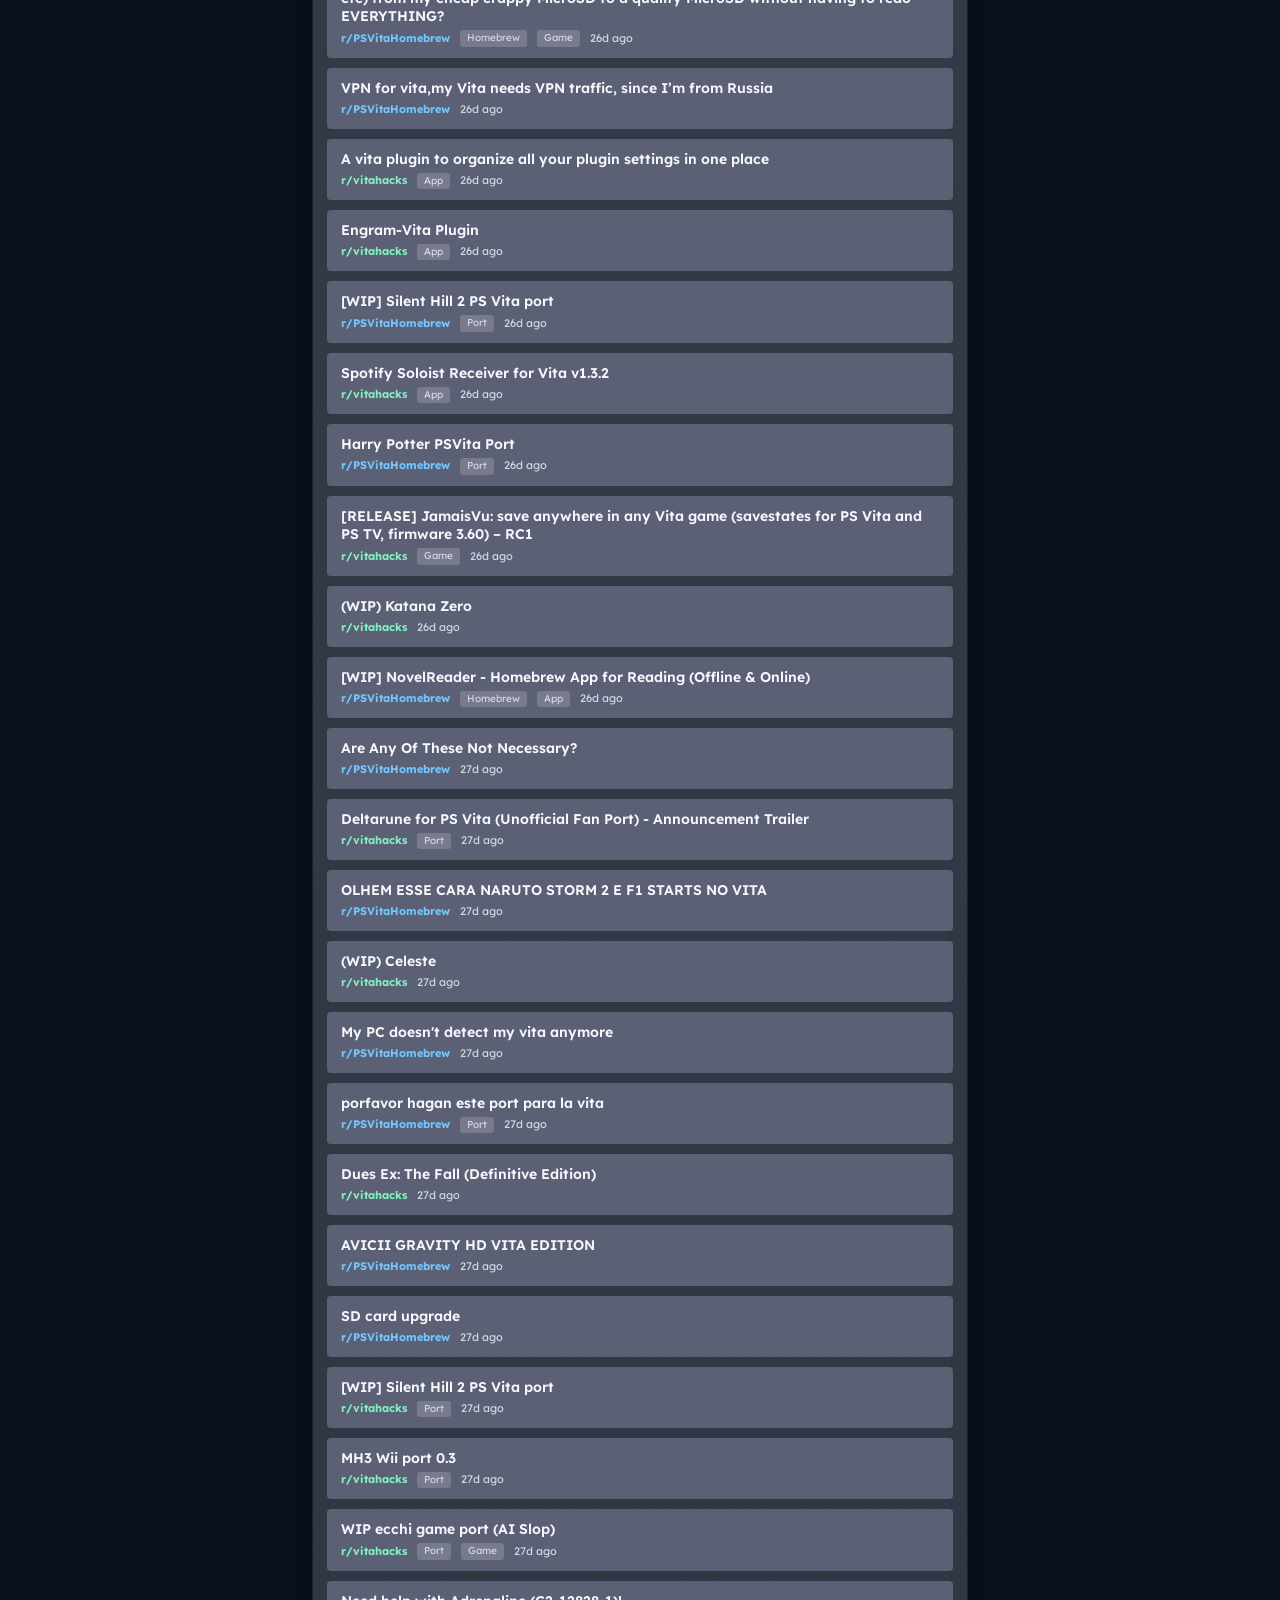
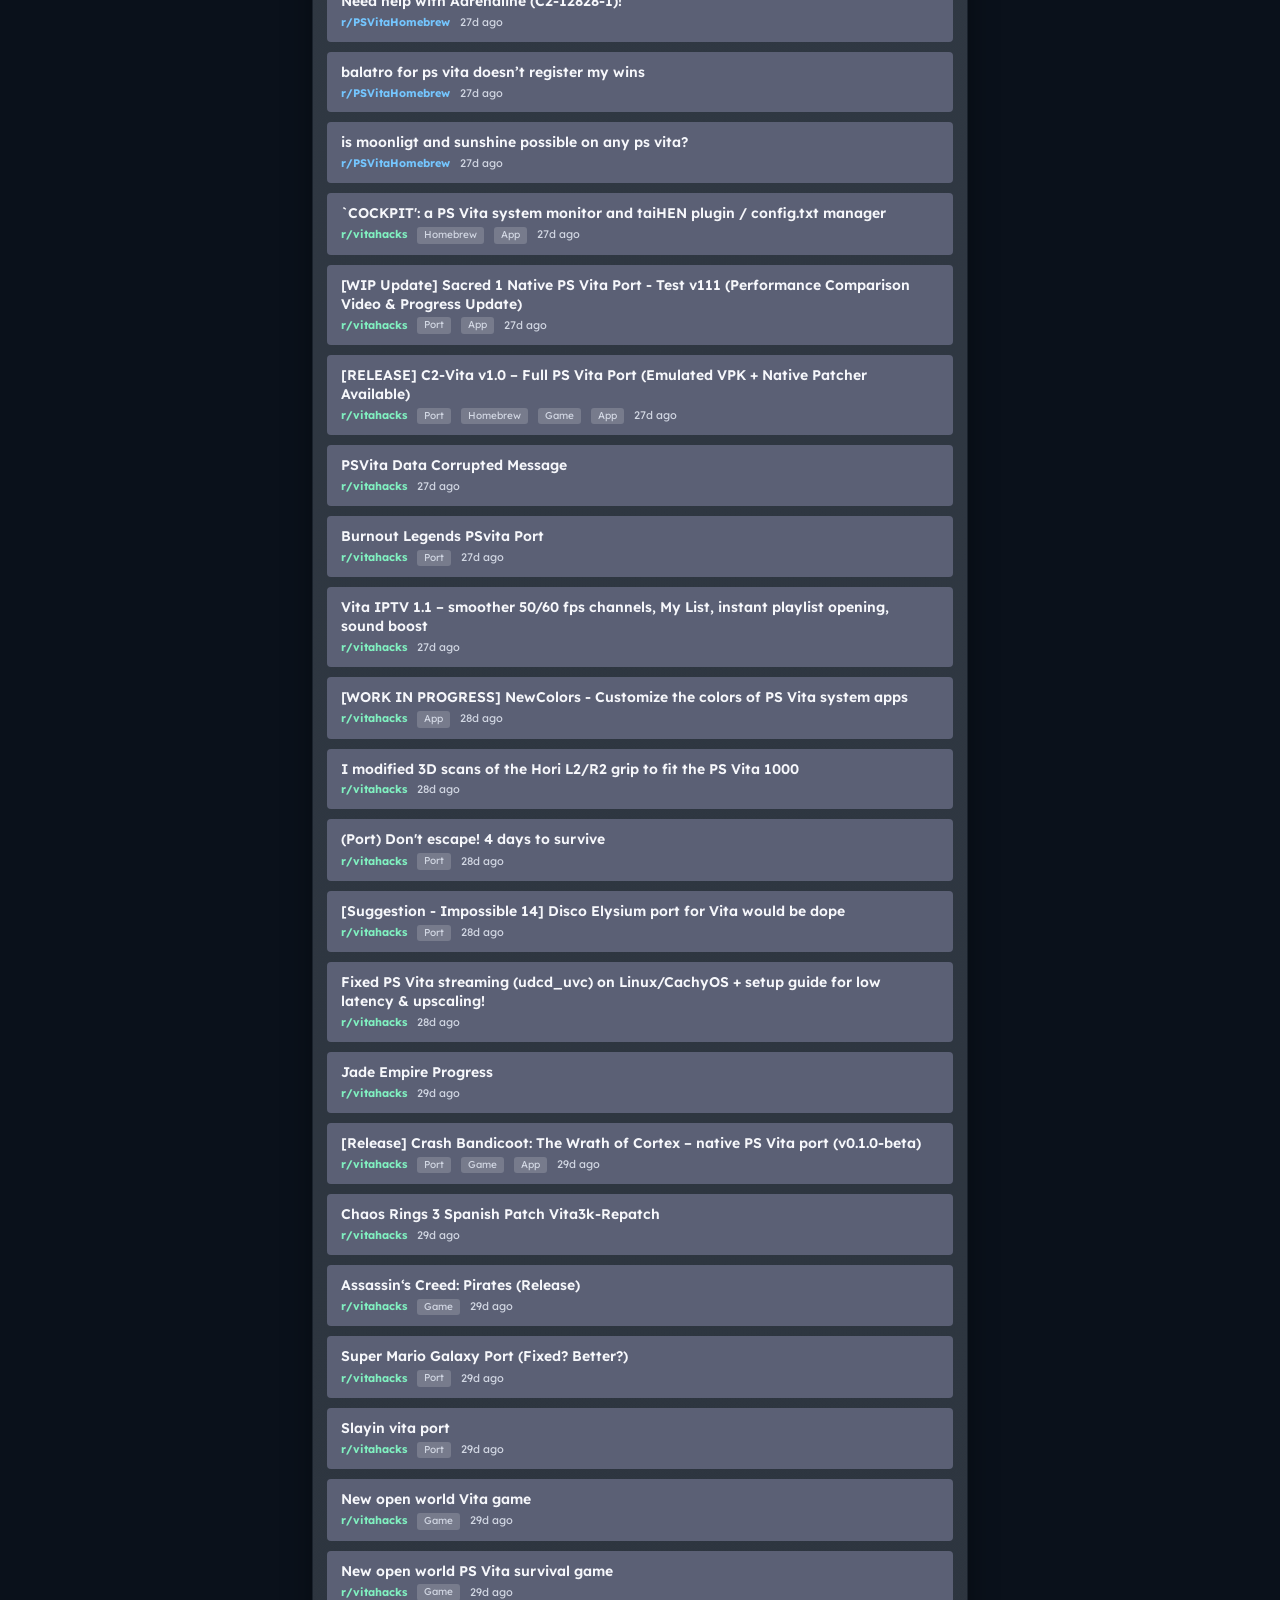
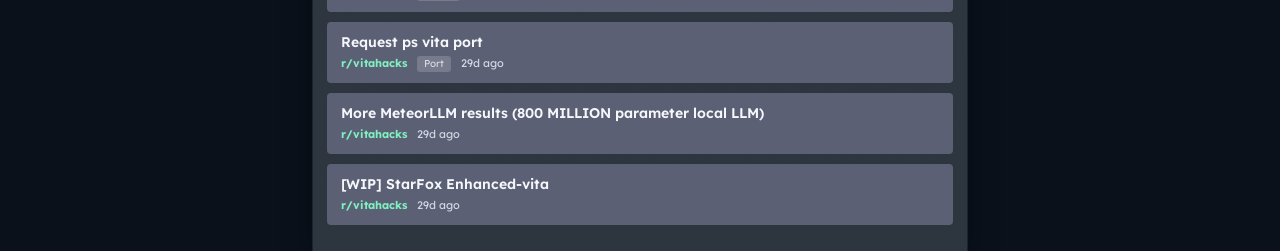
==== commit b5786ffd: "Change favicon link from vita-console.png to favicon.png" ====
--- a/index.html
+++ b/index.html
@@ -8,7 +8,7 @@
 <link rel="preconnect" href="https://fonts.gstatic.com" crossorigin>
 <link rel="stylesheet" href="https://fonts.googleapis.com/css2?family=Lexend:wght@400;500;700;800&display=swap">
 <script src="theme-init.js"></script>
-<link rel="icon" href="vita-console.png" type="image/png">
+<link rel="icon" href="favicon.png" type="image/png">
 <link rel="stylesheet" href="styles.css">
 </head>
 <body>
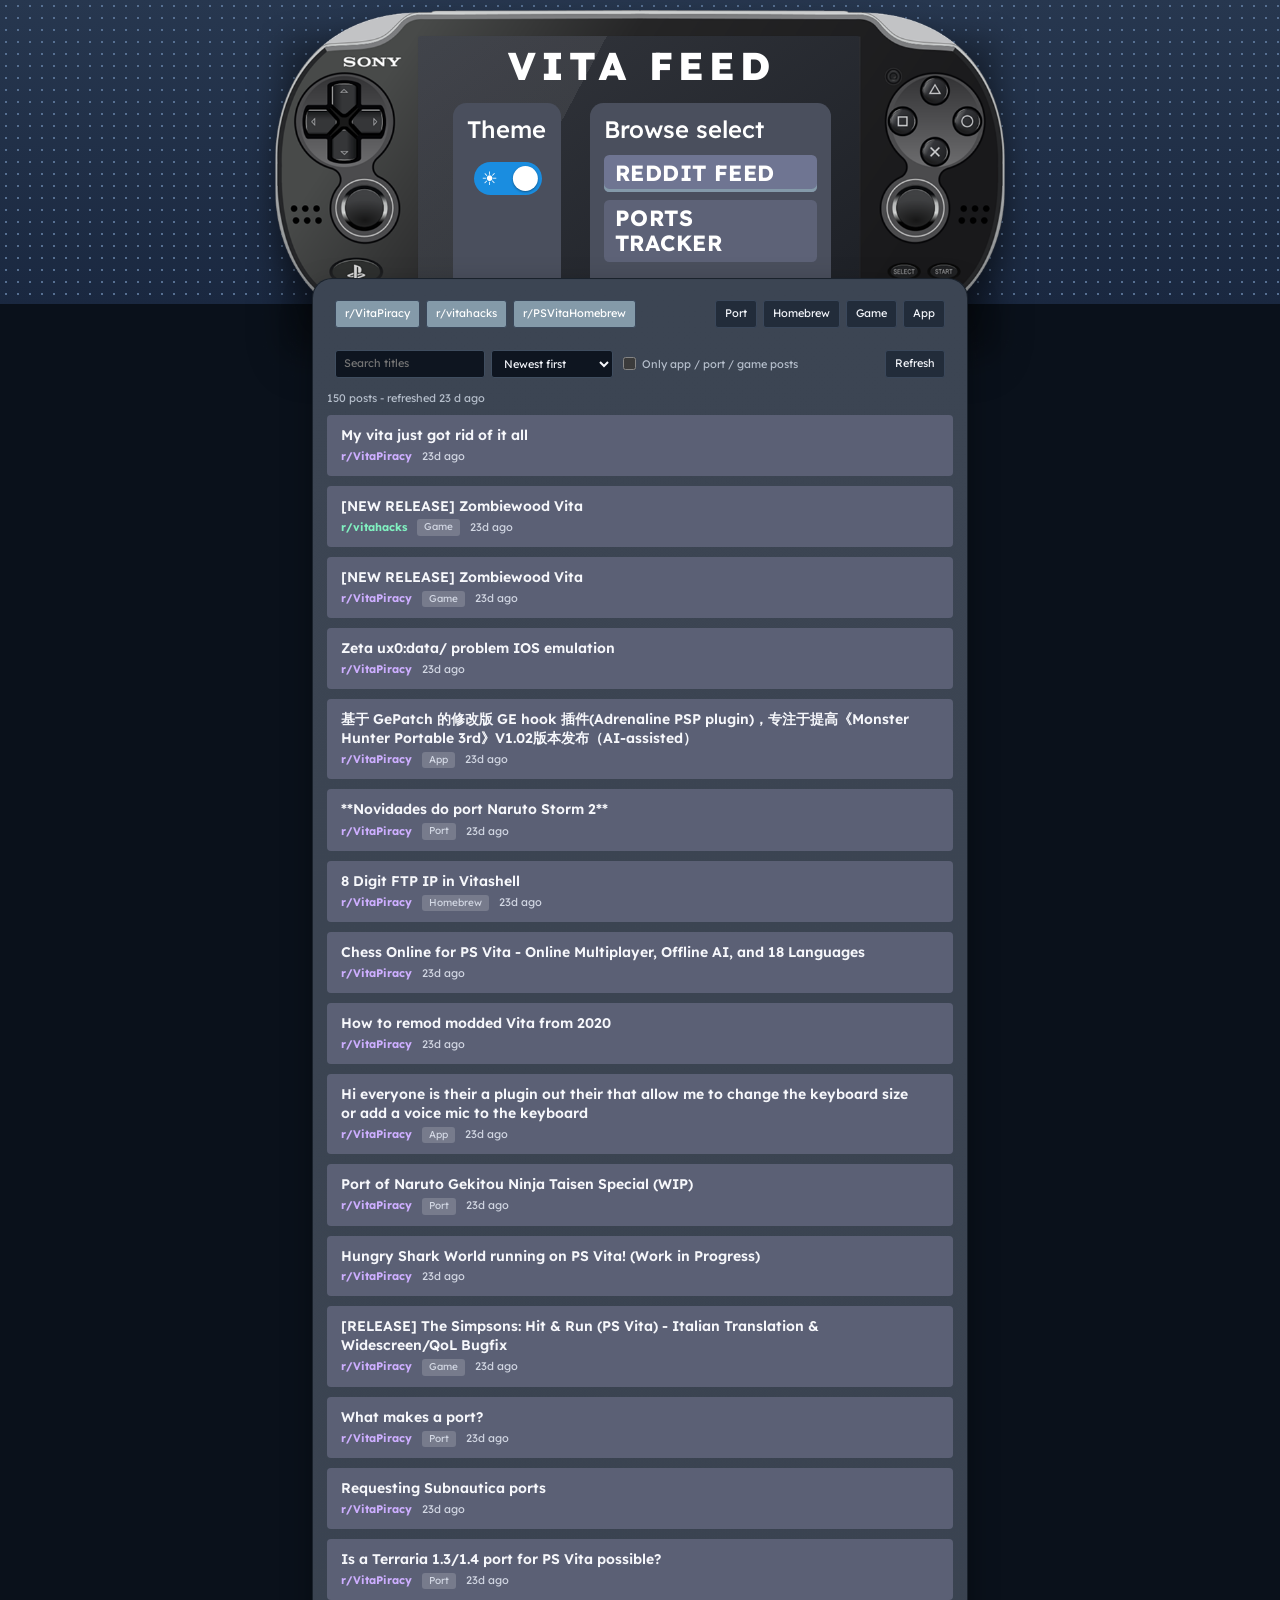
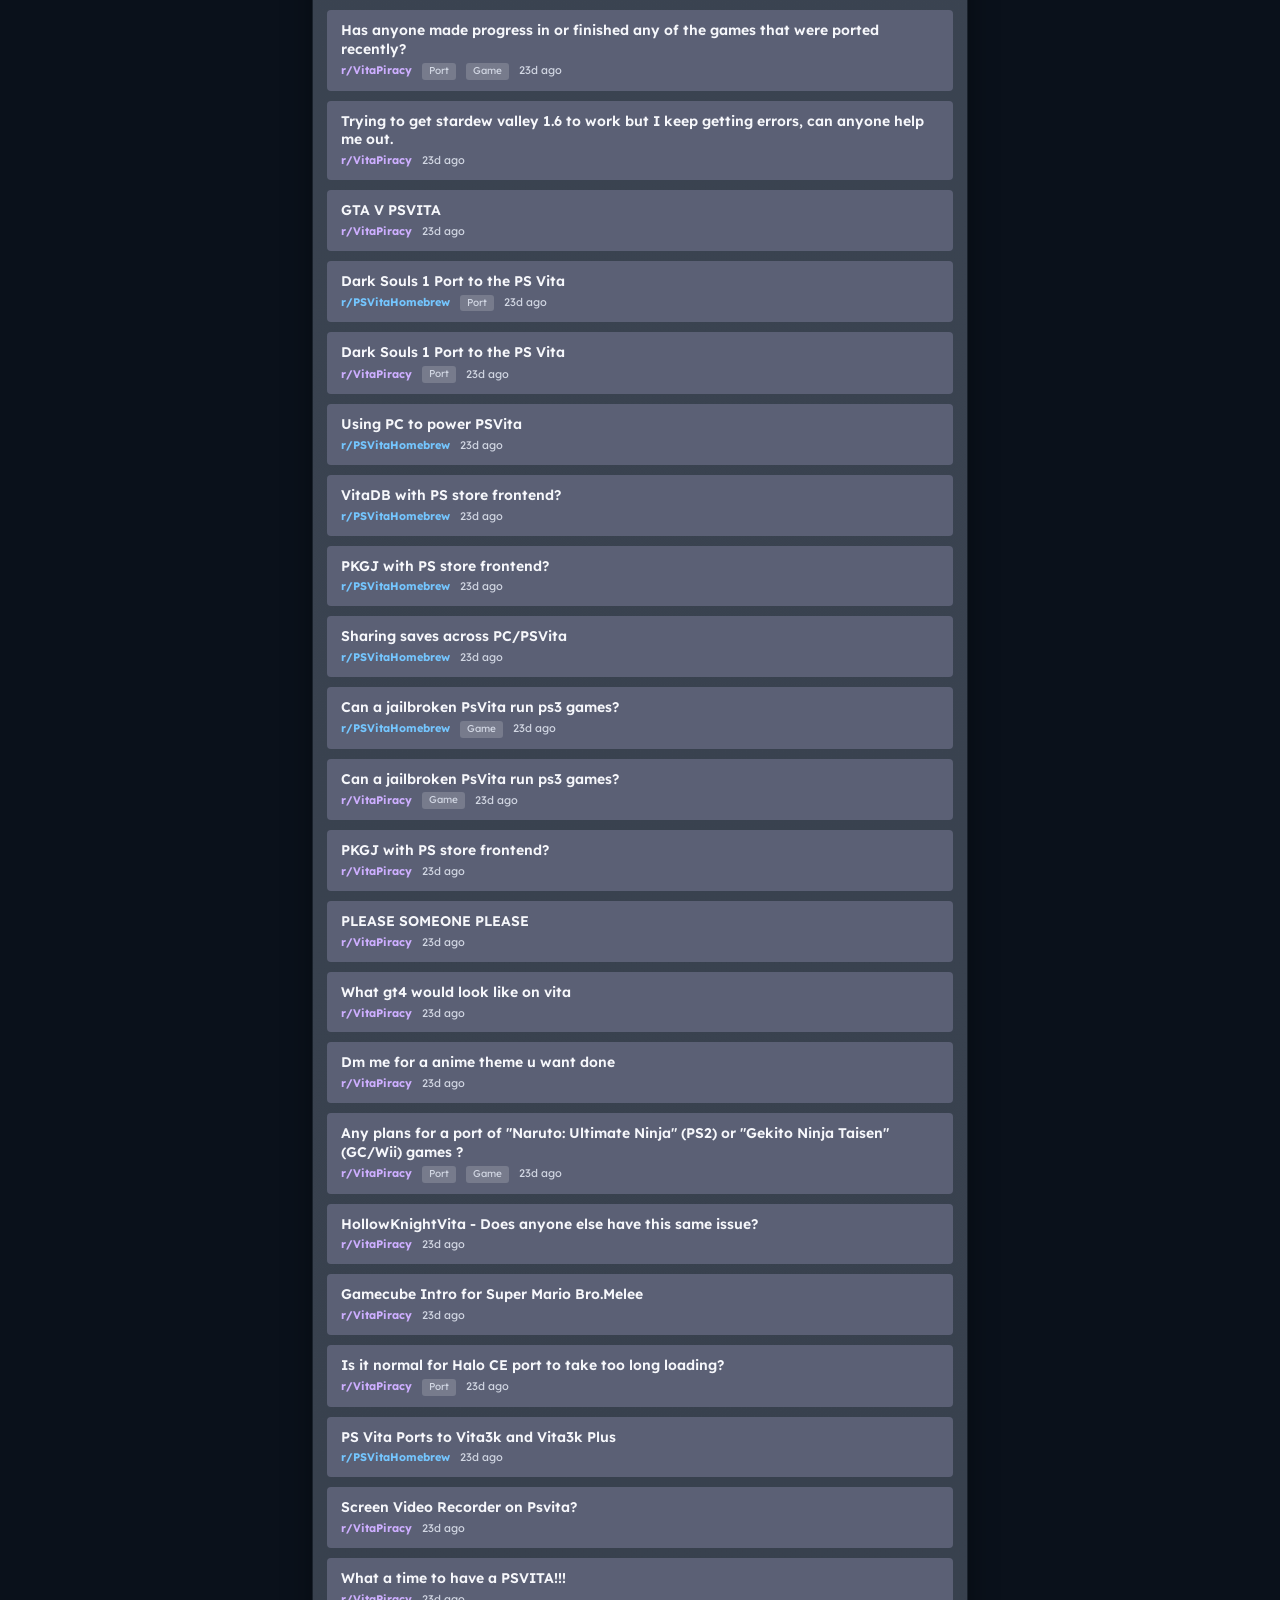
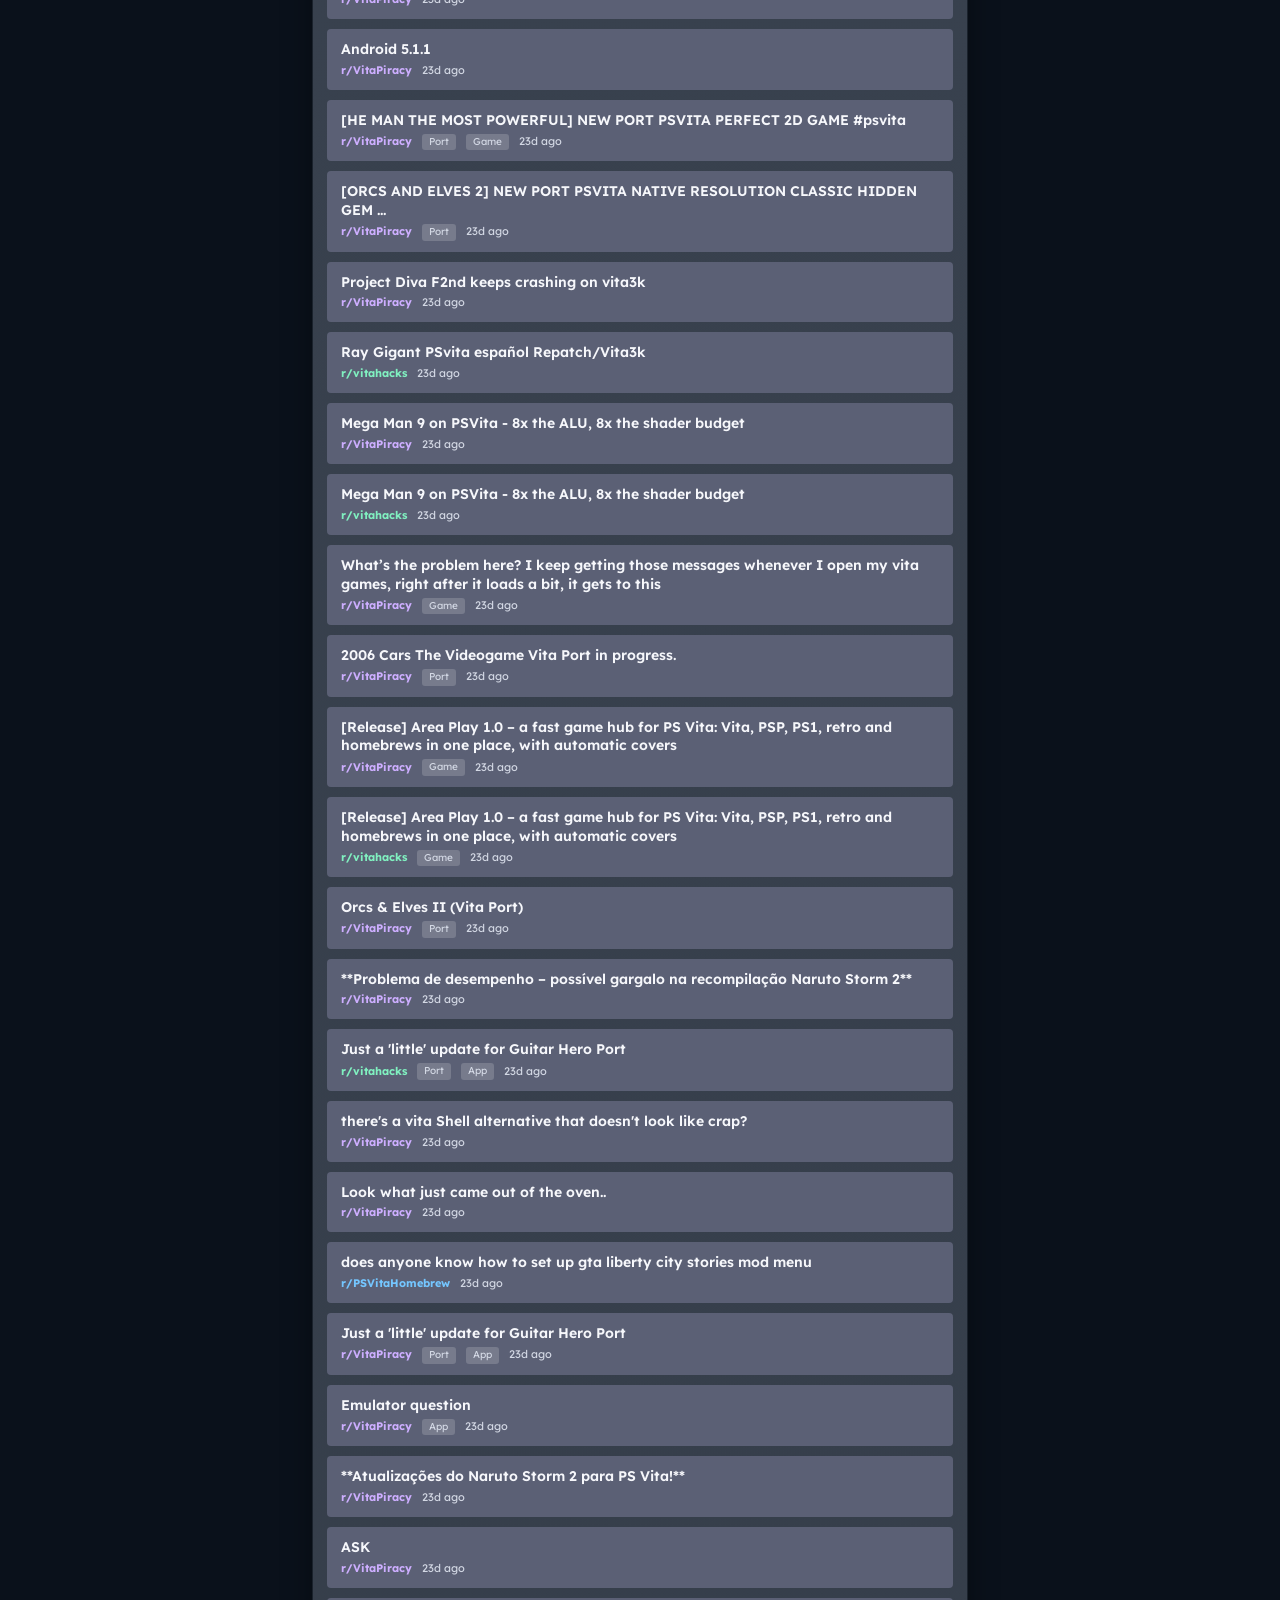
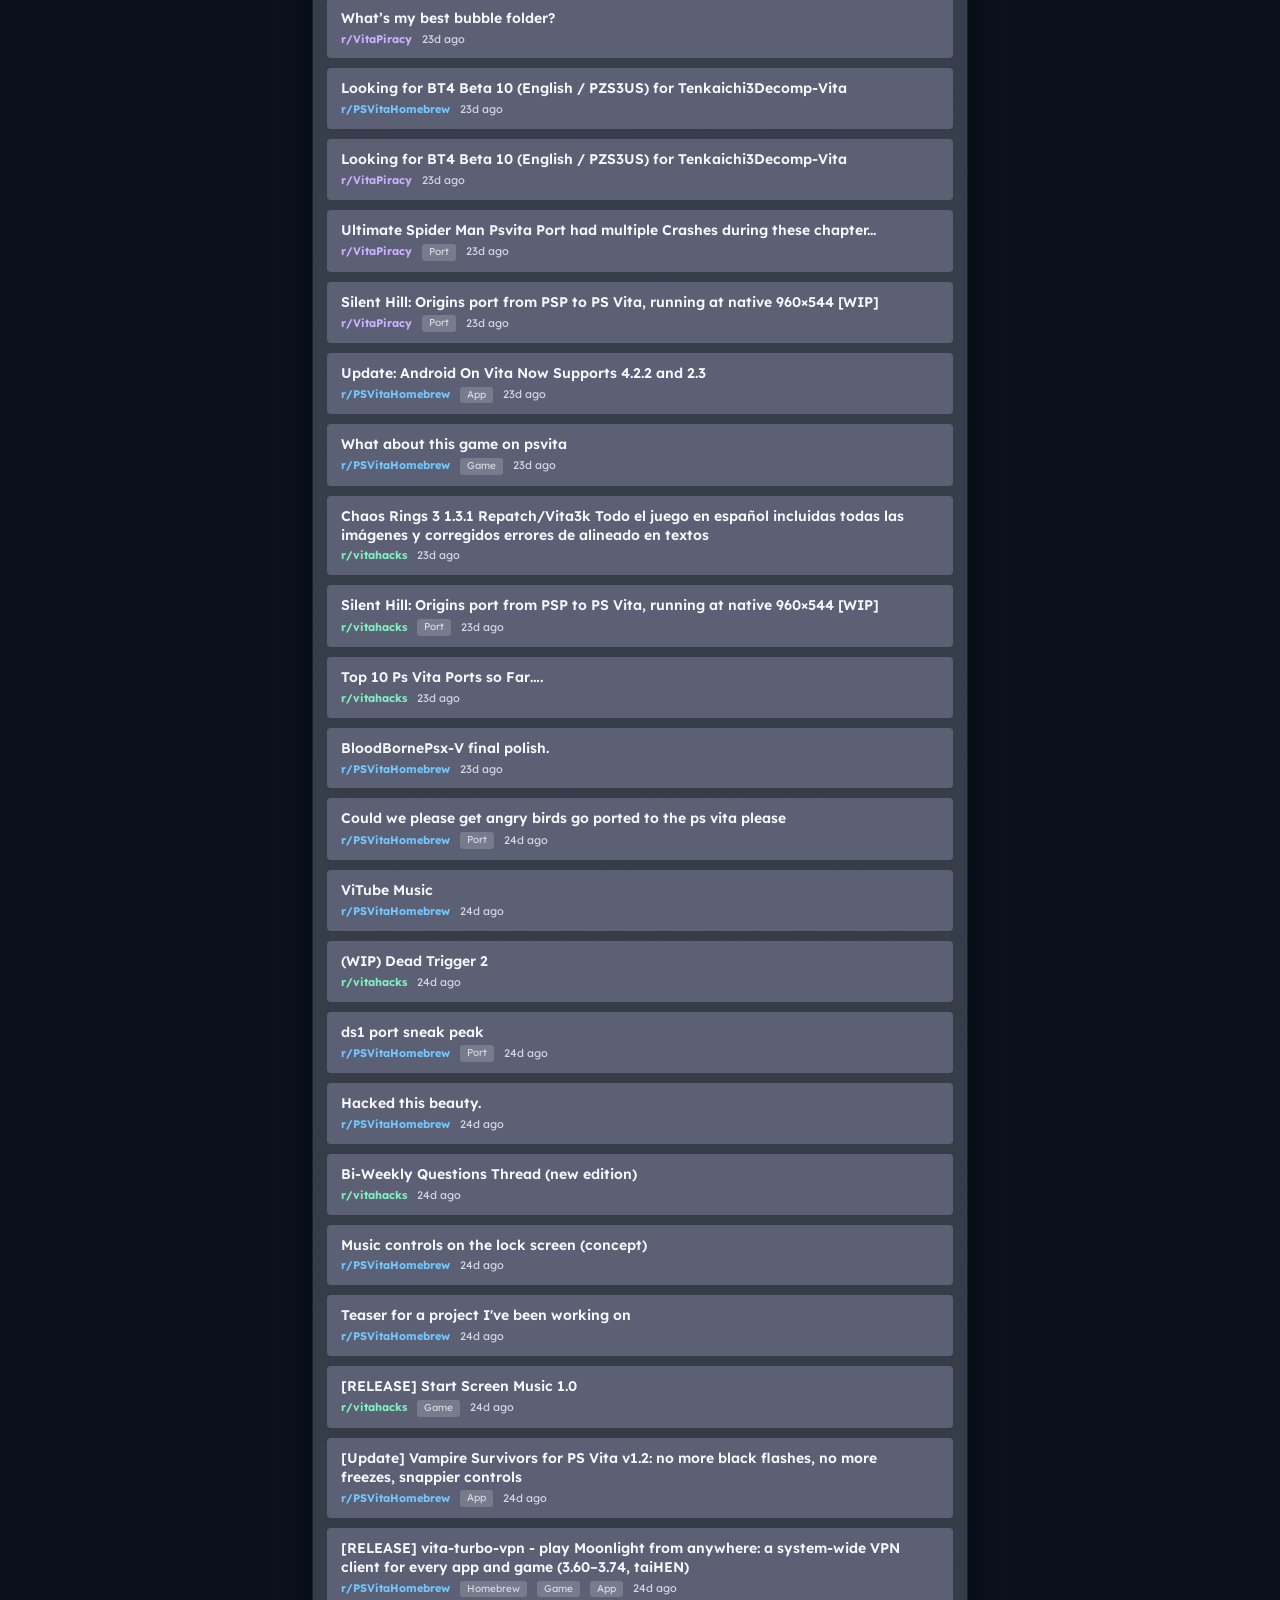
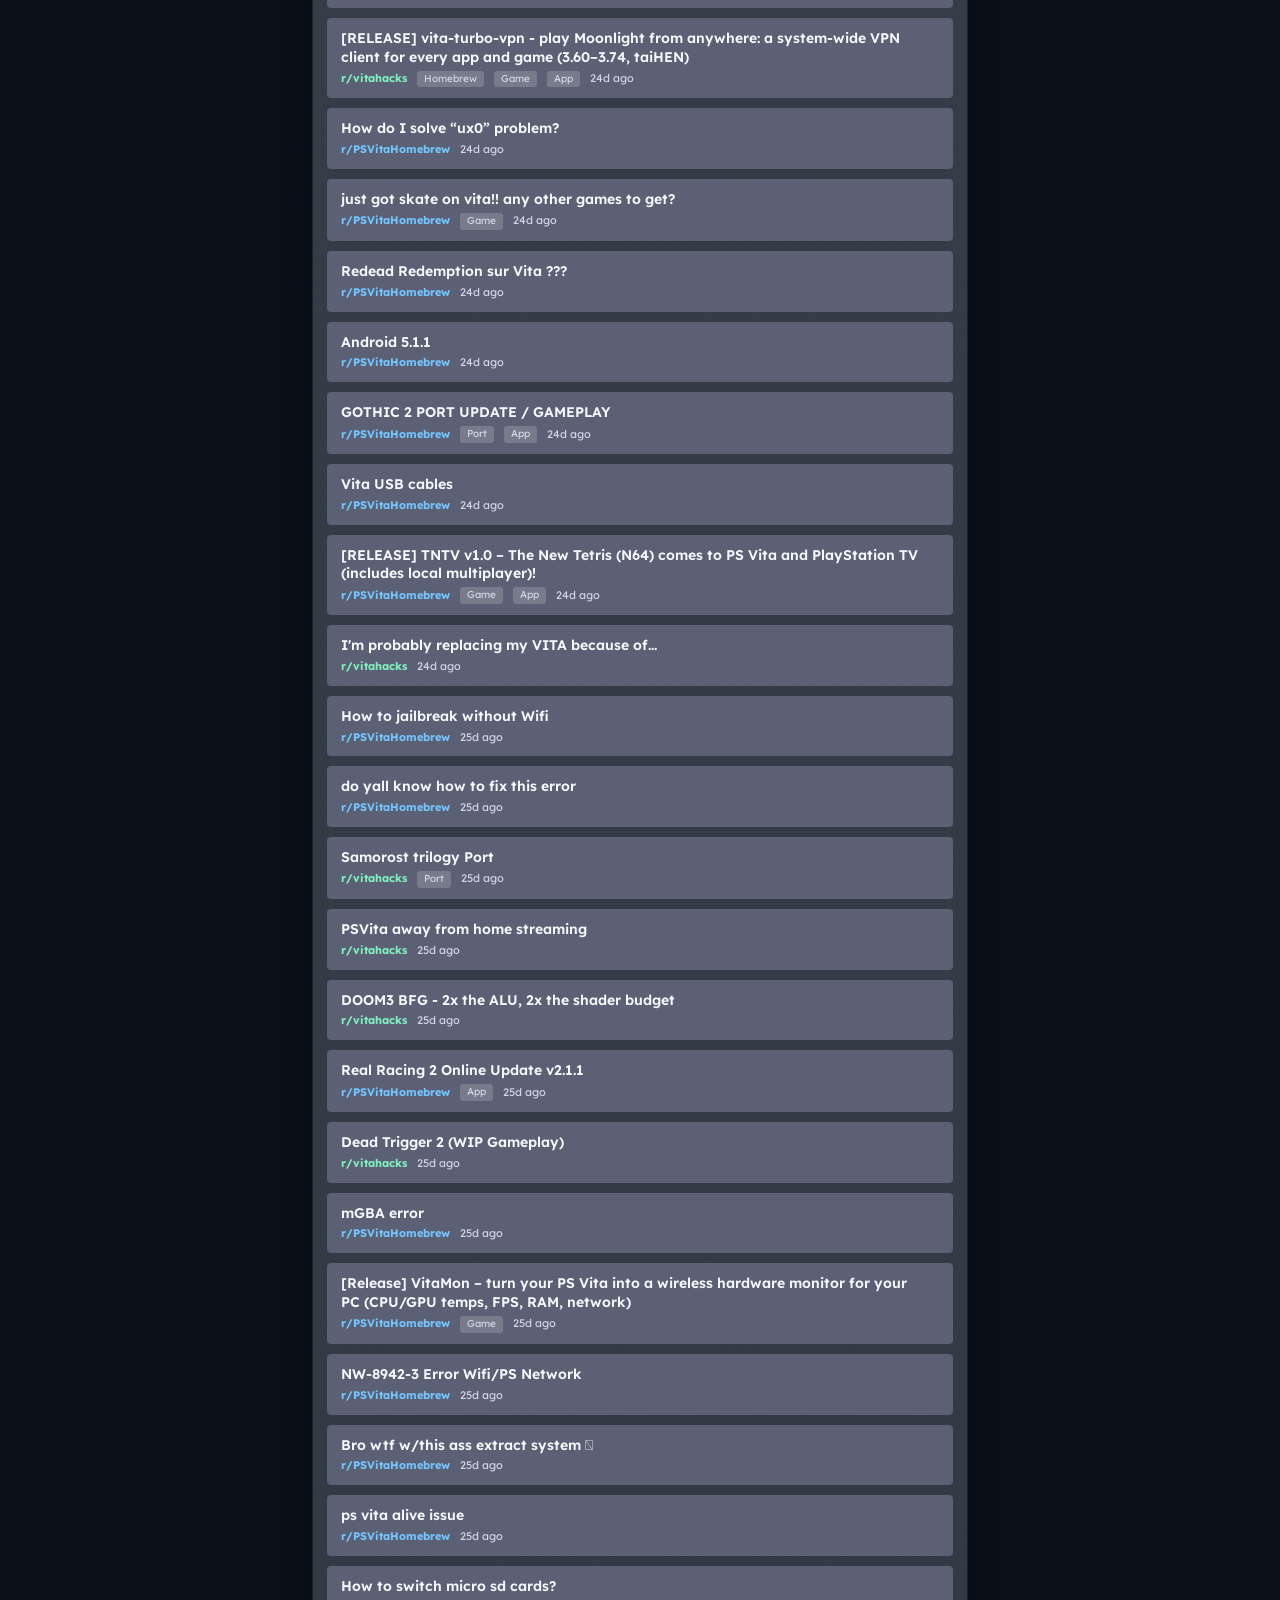
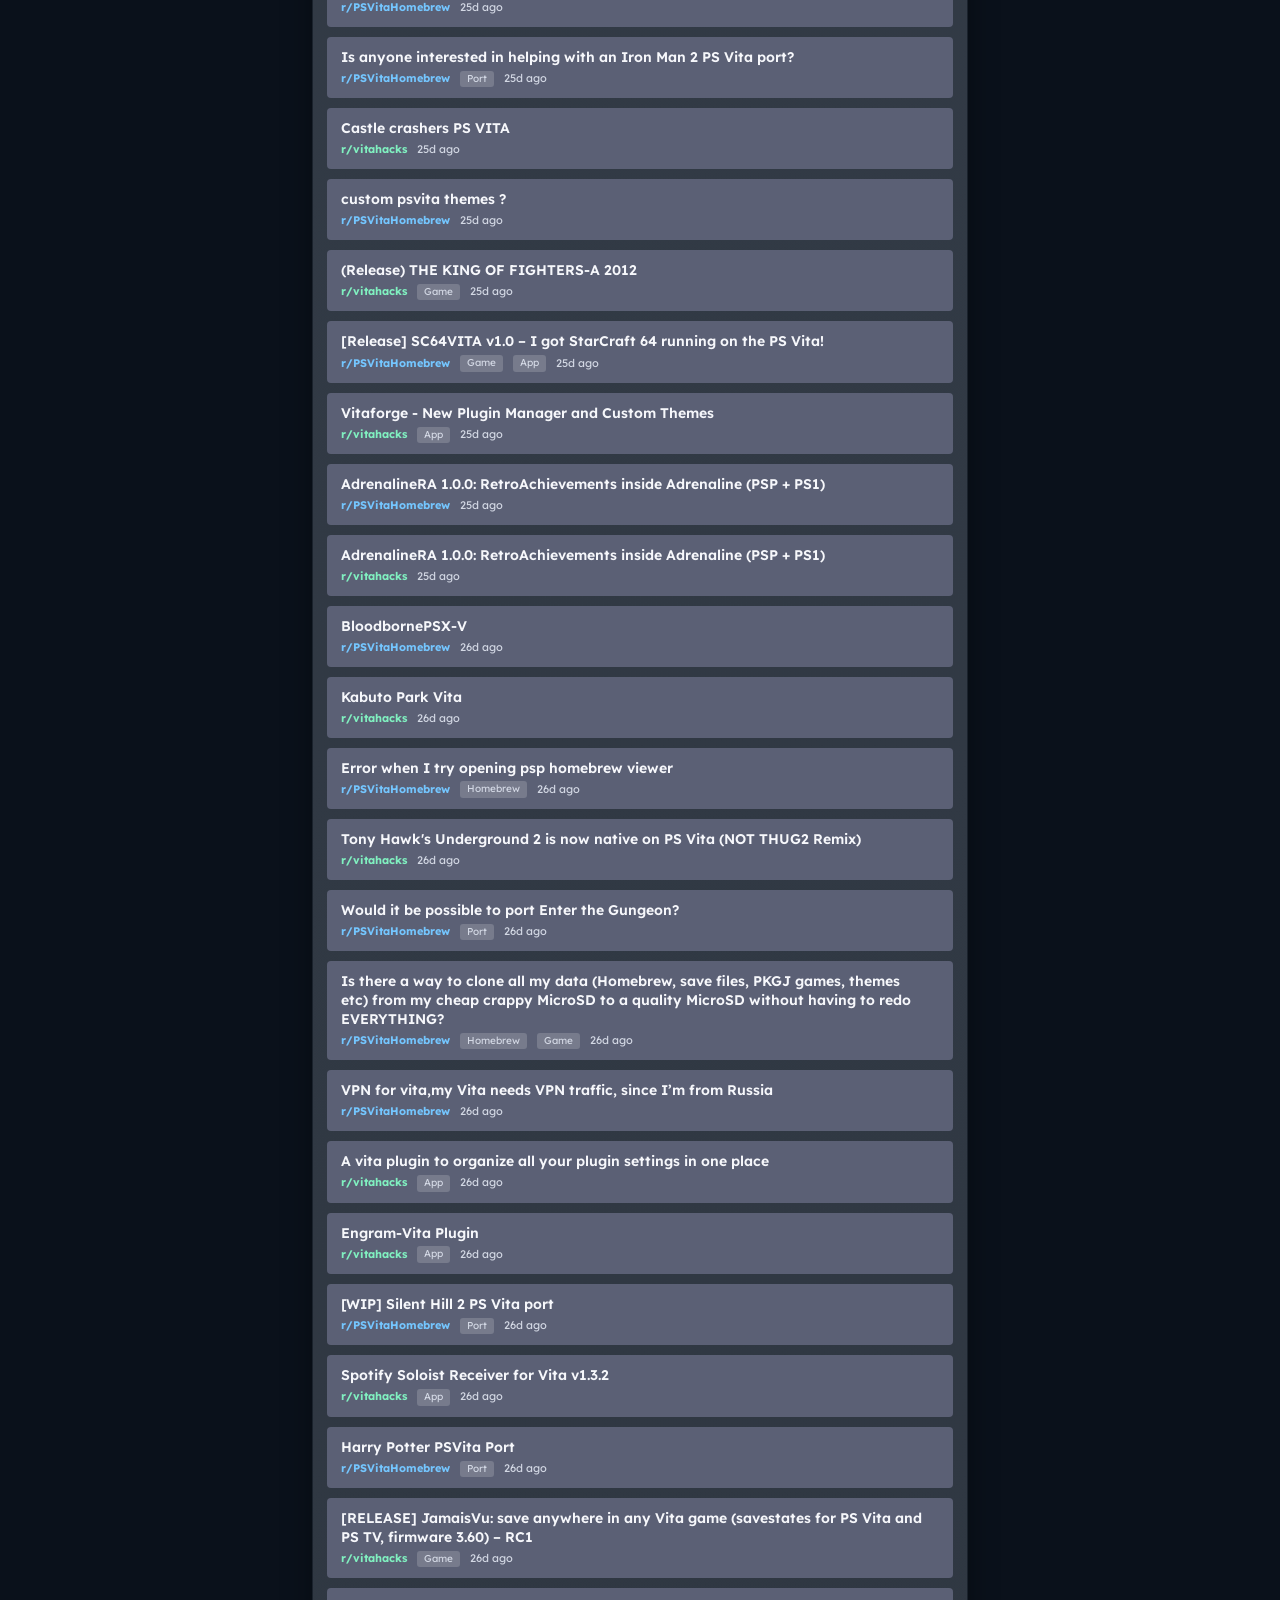
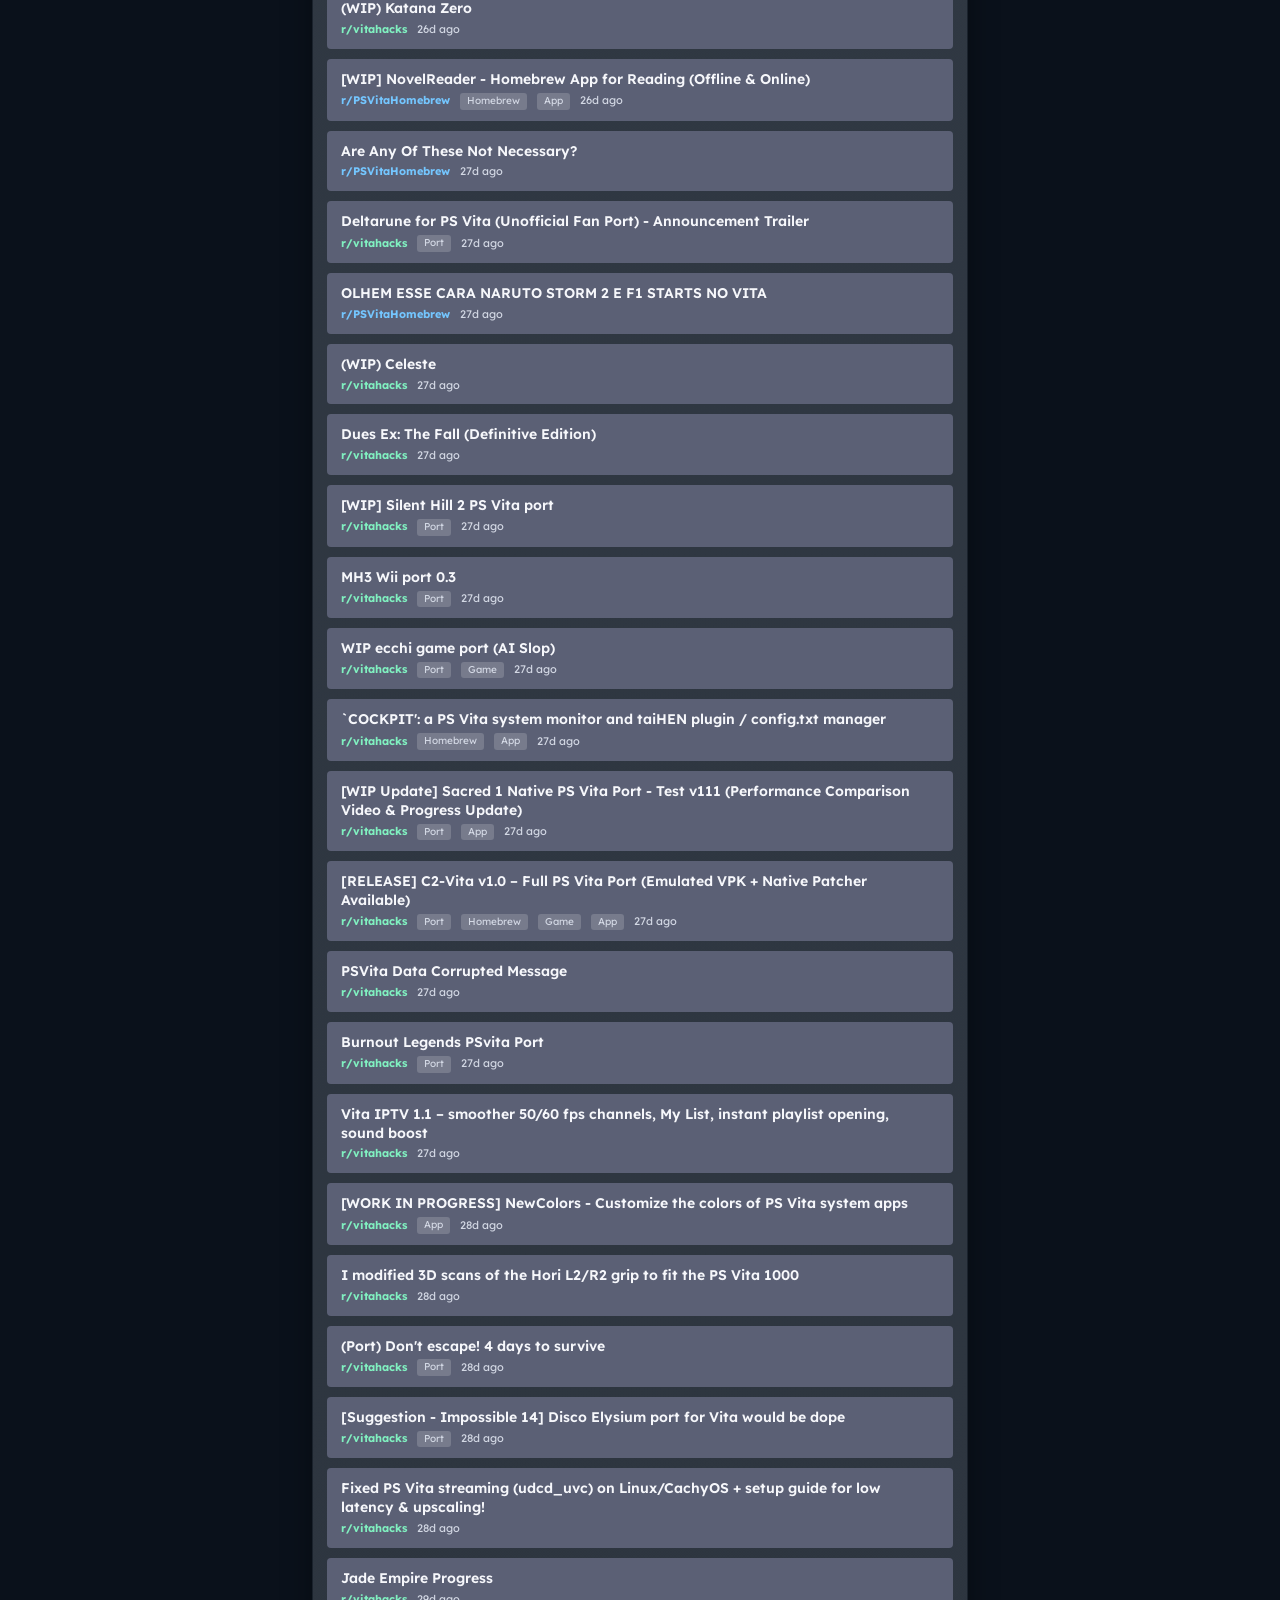
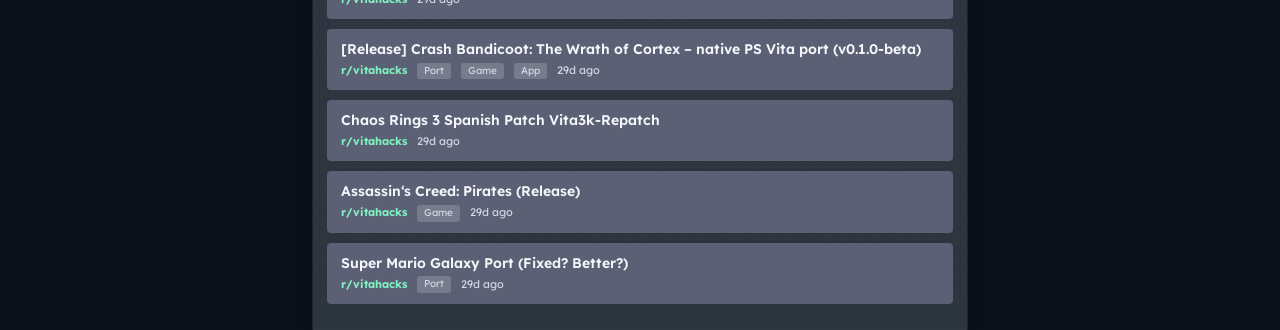
==== commit 4ab095de: "Update index.html" ====
--- a/index.html
+++ b/index.html
@@ -8,10 +8,31 @@
 <link rel="preconnect" href="https://fonts.gstatic.com" crossorigin>
 <link rel="stylesheet" href="https://fonts.googleapis.com/css2?family=Lexend:wght@400;500;700;800&display=swap">
 <script src="theme-init.js"></script>
-<link rel="icon" href="favicon.png" type="image/png">
+<link rel="icon" href="assets/favicon.png" type="image/png">
 <link rel="stylesheet" href="styles.css">
 </head>
 <body>
+  <script>
+(function () {
+  var isVita = /PlayStation Vita/i.test(navigator.userAgent);
+  if (!(isVita || !window.Promise || !window.fetch) || location.search.indexOf("full") !== -1) { return; }
+  try { if (localStorage.getItem("vitaLiteDismissed")) { return; } } catch (e) {}
+  var who = isVita ? "a PS Vita" : "an older browser";
+  var btn = "display:inline-block;margin:4px 6px;padding:8px 14px;border-radius:6px;font-size:18px;text-decoration:none;";
+  var bar = document.createElement("div");
+  bar.style.cssText = "background:#27374f;color:#fff;padding:12px;font:18px Arial,sans-serif;text-align:center;border-bottom:2px solid #7aa2f7";
+  bar.innerHTML = '<div style="margin-bottom:6px">It seems you are on ' + who + '. Want to open the Lite version instead?</div>' +
+    '<a href="vita.html" style="' + btn + 'background:#3b6fd8;color:#fff">Open Lite version</a>' +
+    '<a href="#" id="vitaLiteNo" style="' + btn + 'background:#1e293b;color:#e5e7eb;border:1px solid #475569">No thanks</a>';
+  document.body.insertBefore(bar, document.body.firstChild);
+  document.getElementById("vitaLiteNo").onclick = function () {
+    try { localStorage.setItem("vitaLiteDismissed", "1"); } catch (e) {}
+    bar.parentNode.removeChild(bar);
+    return false;
+  };
+})();
+</script>
+
 <div class="top">
   <div class="stage">
 
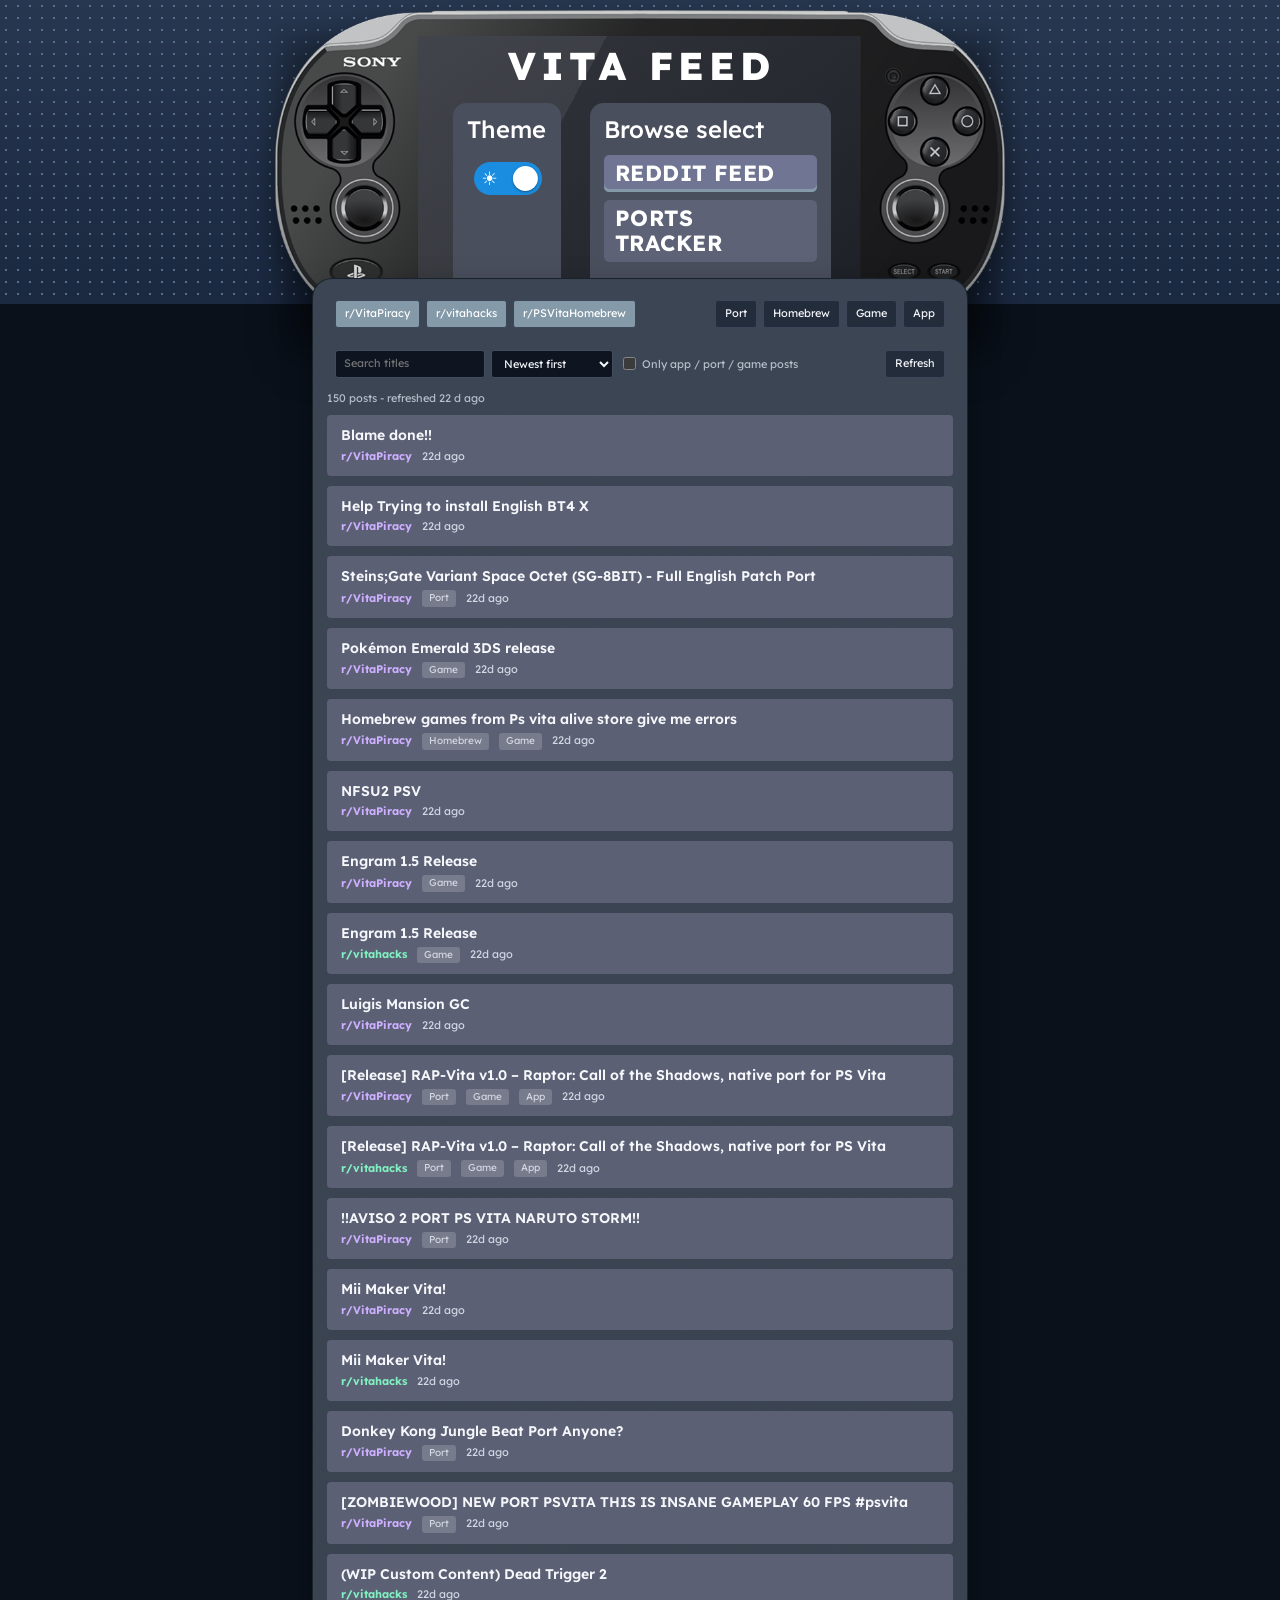
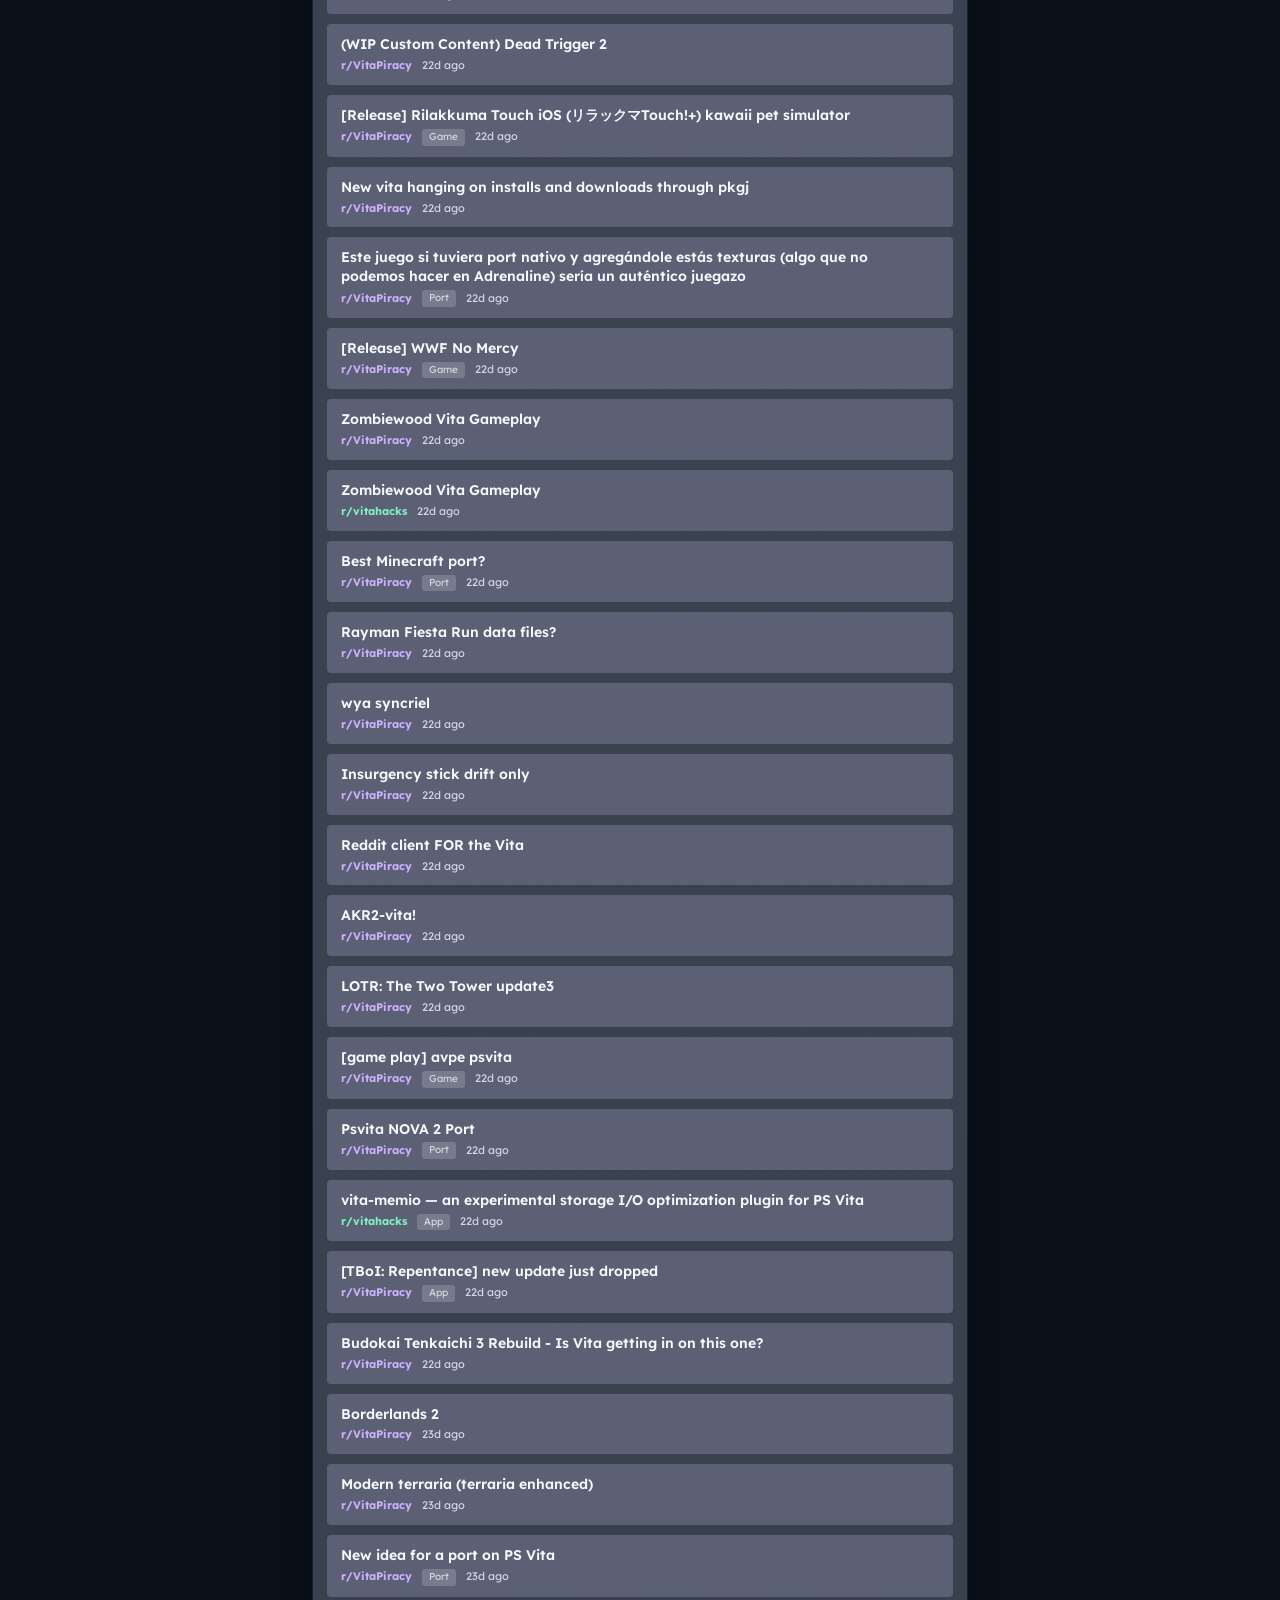
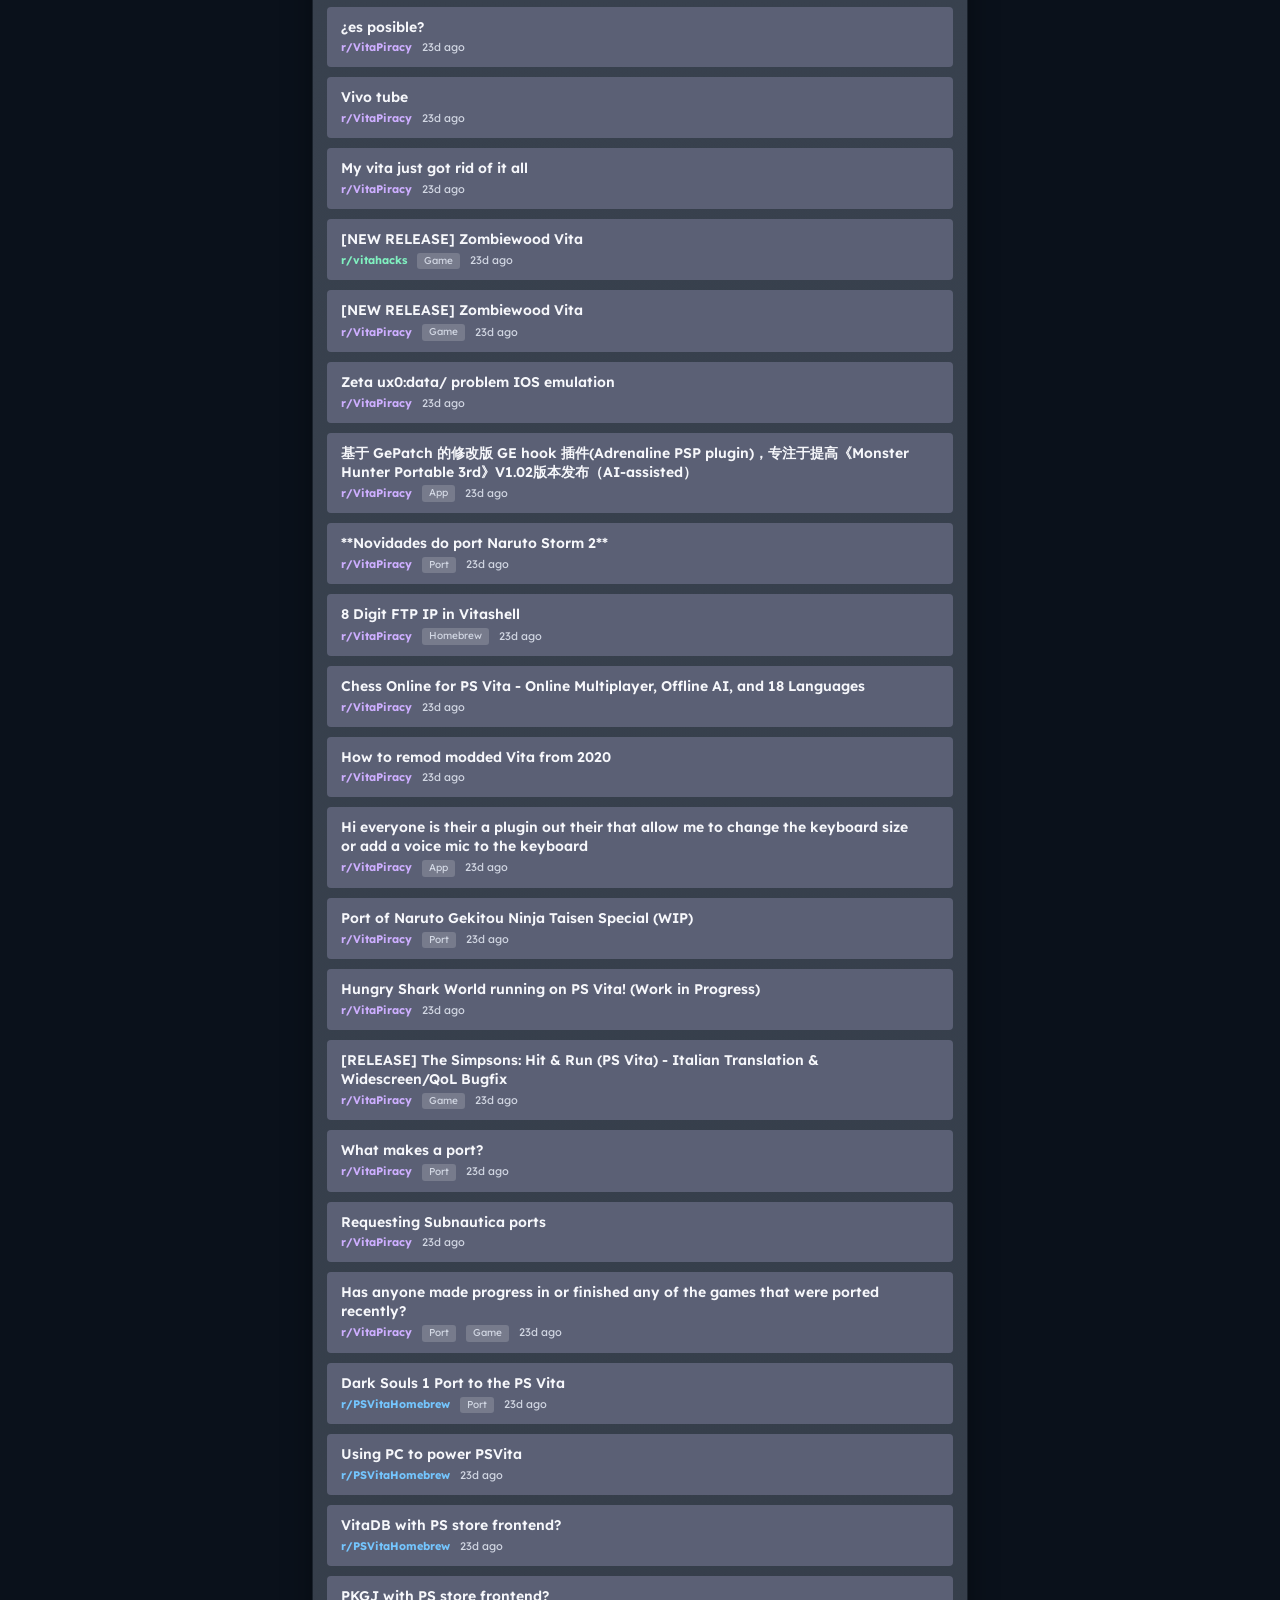
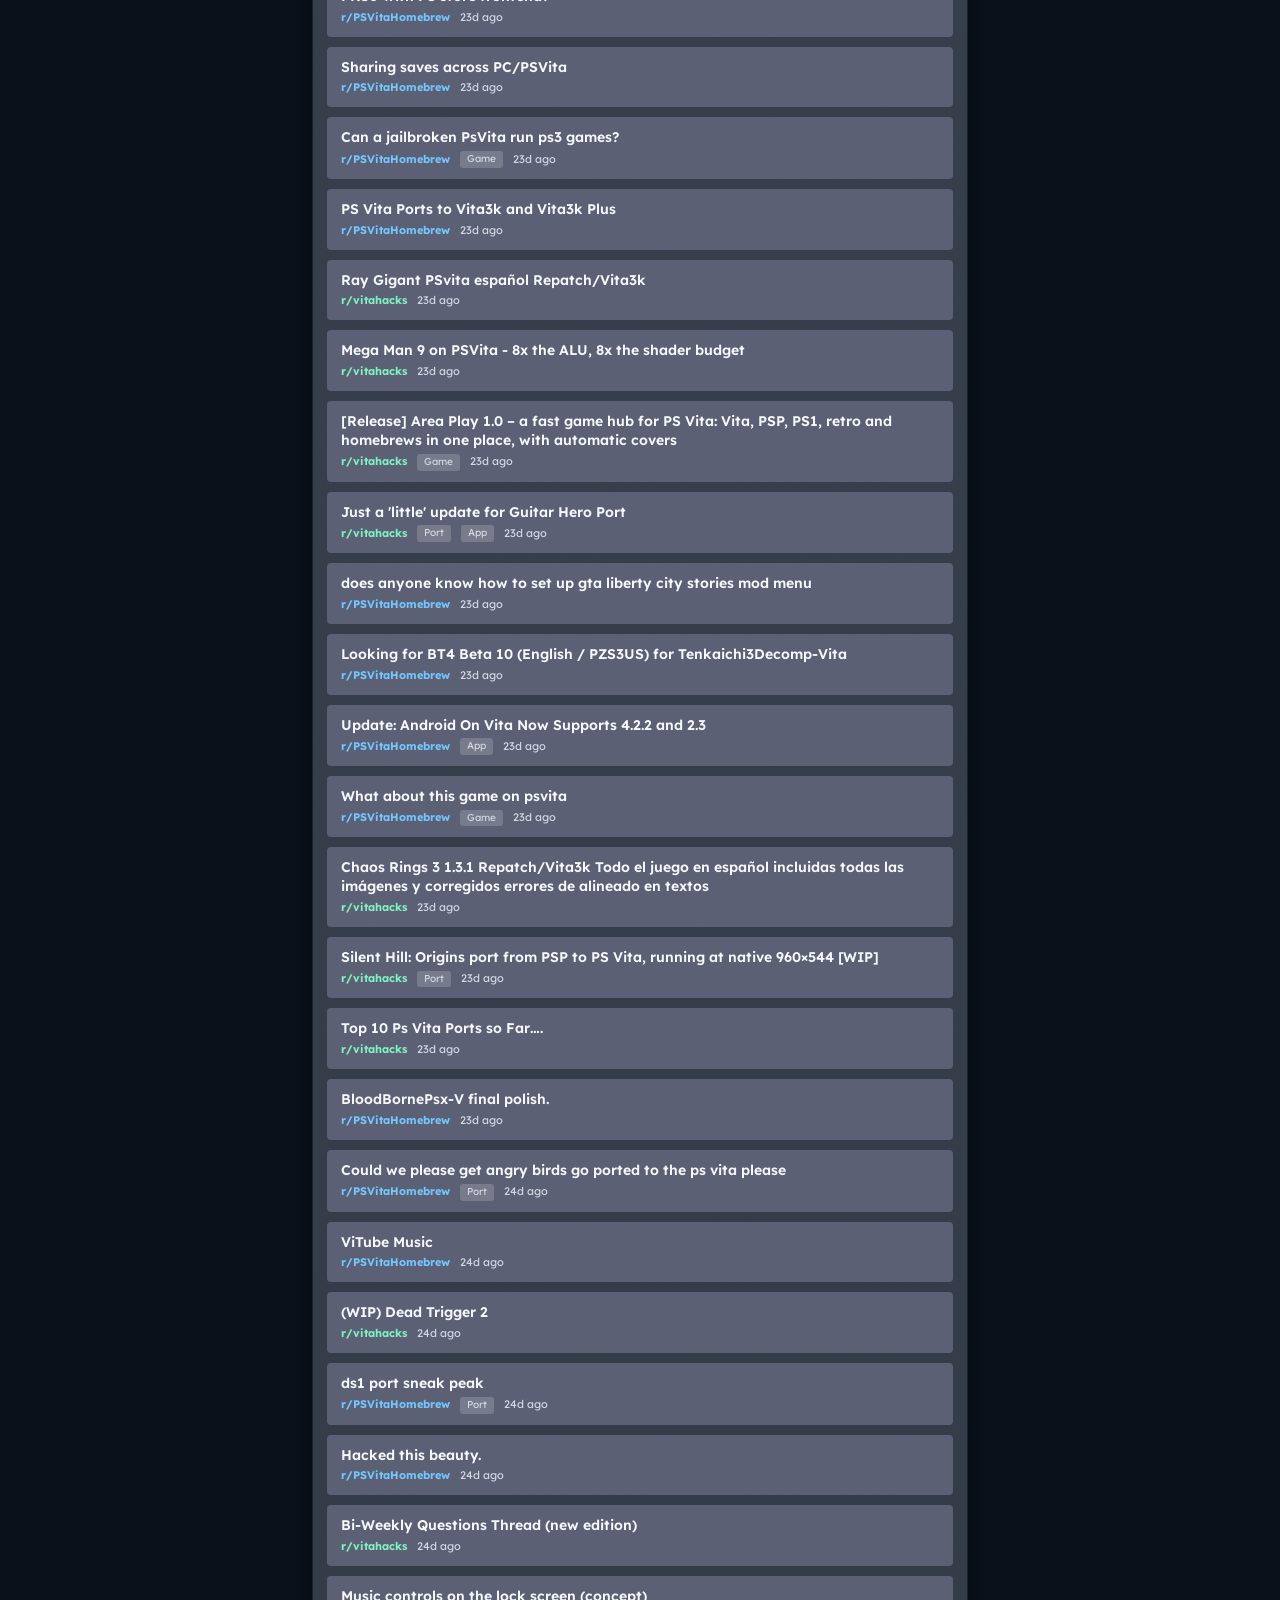
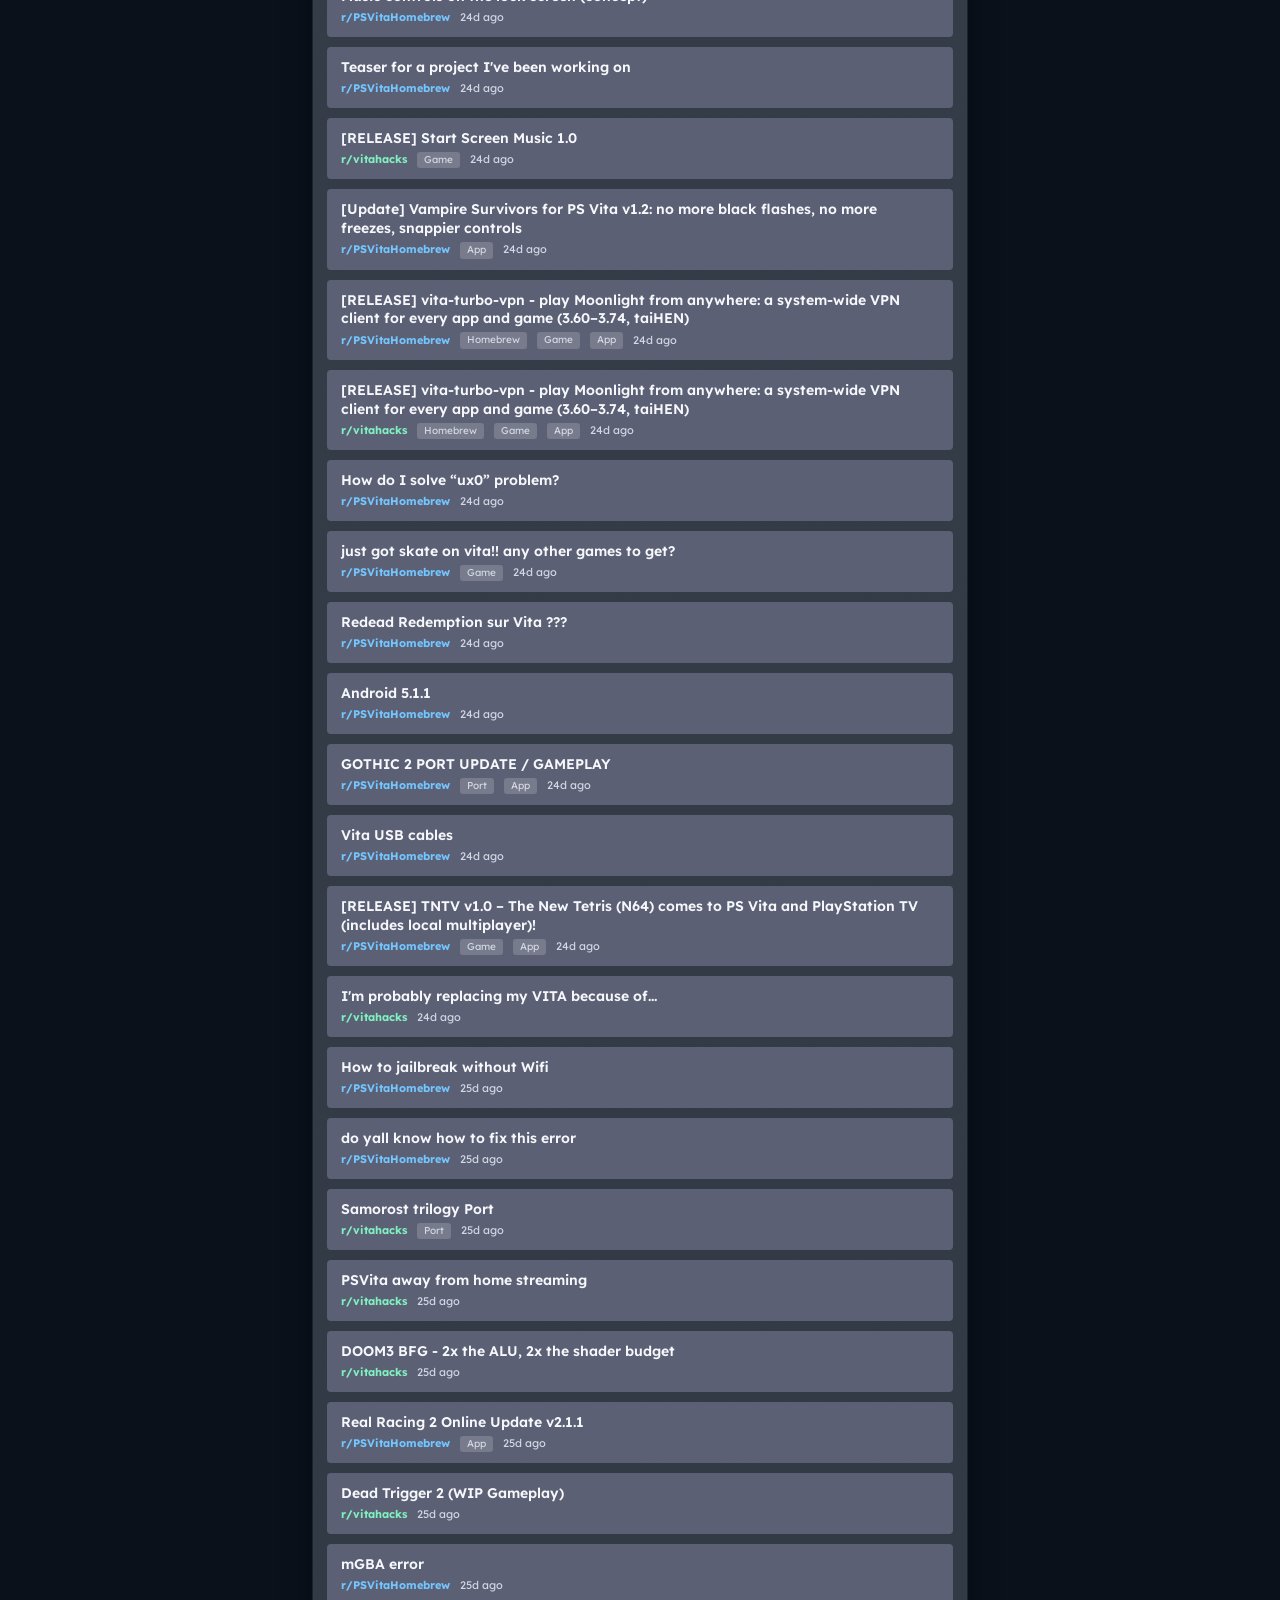
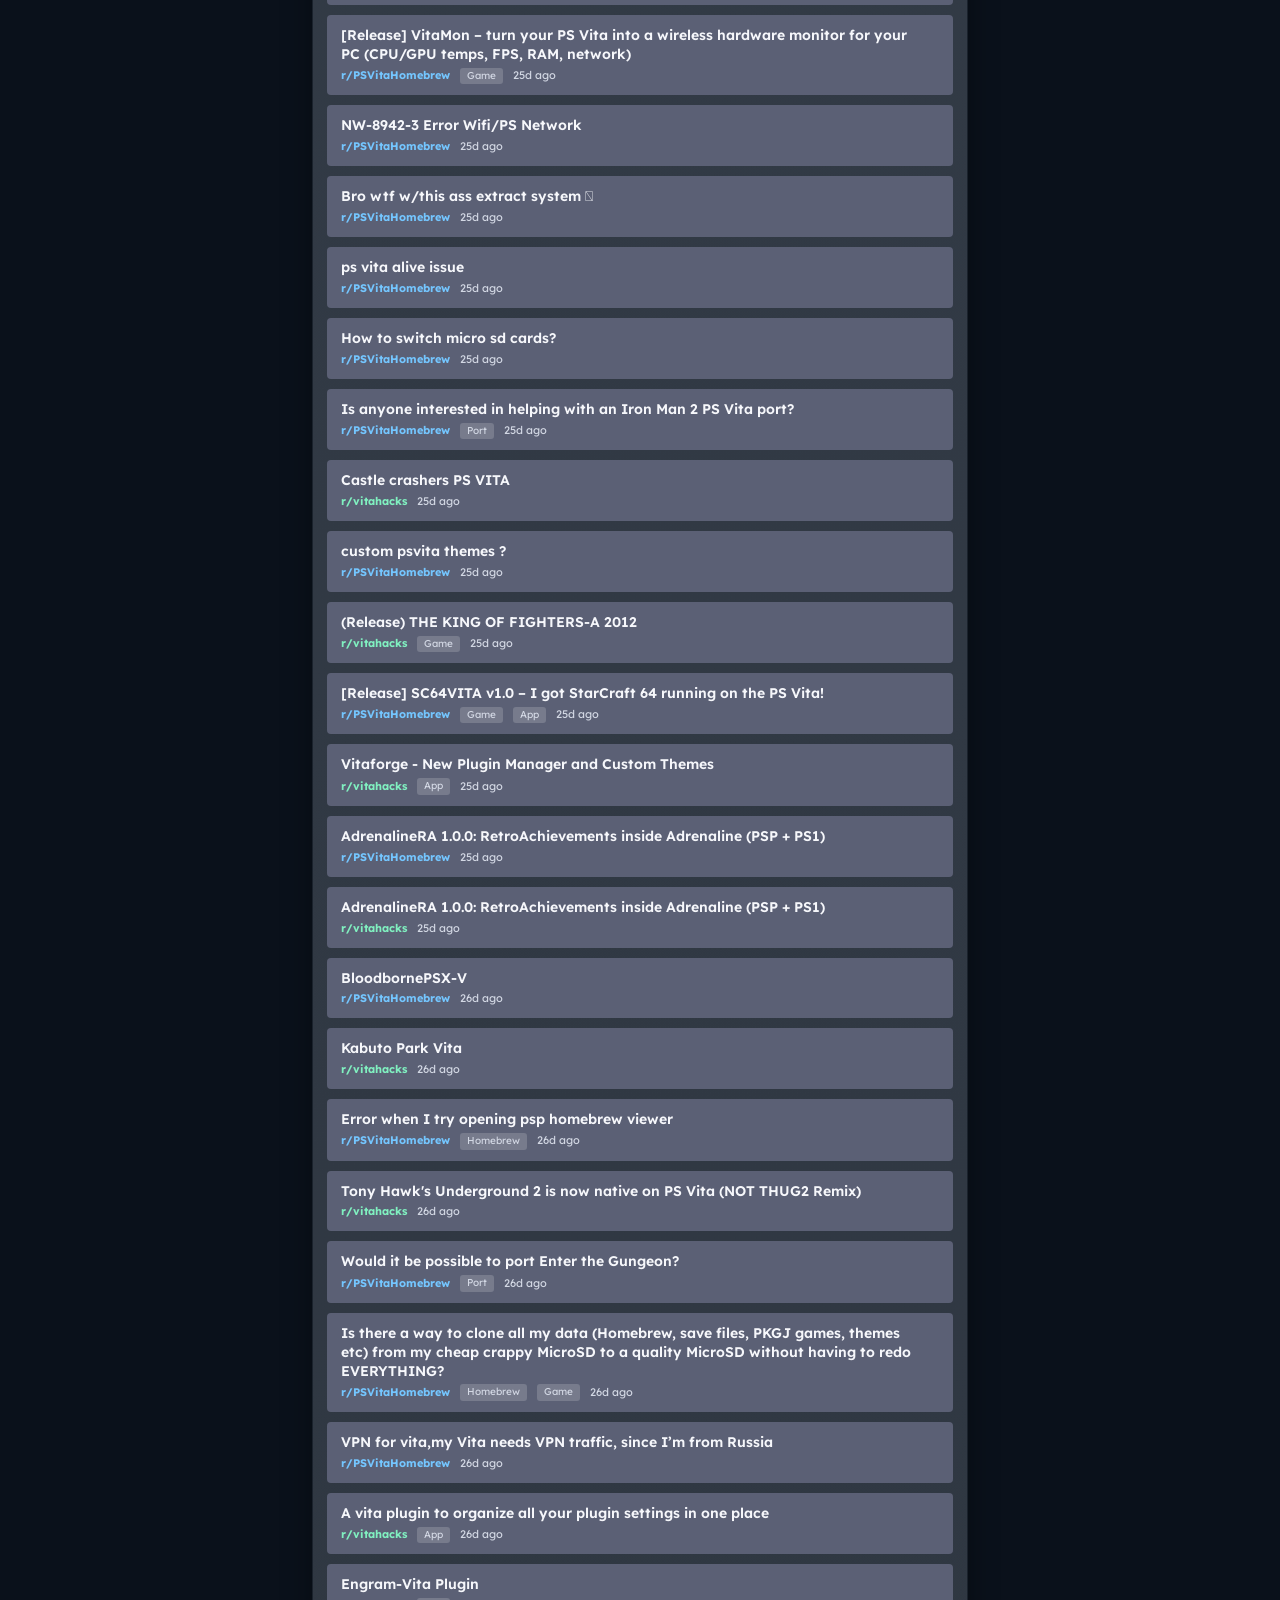
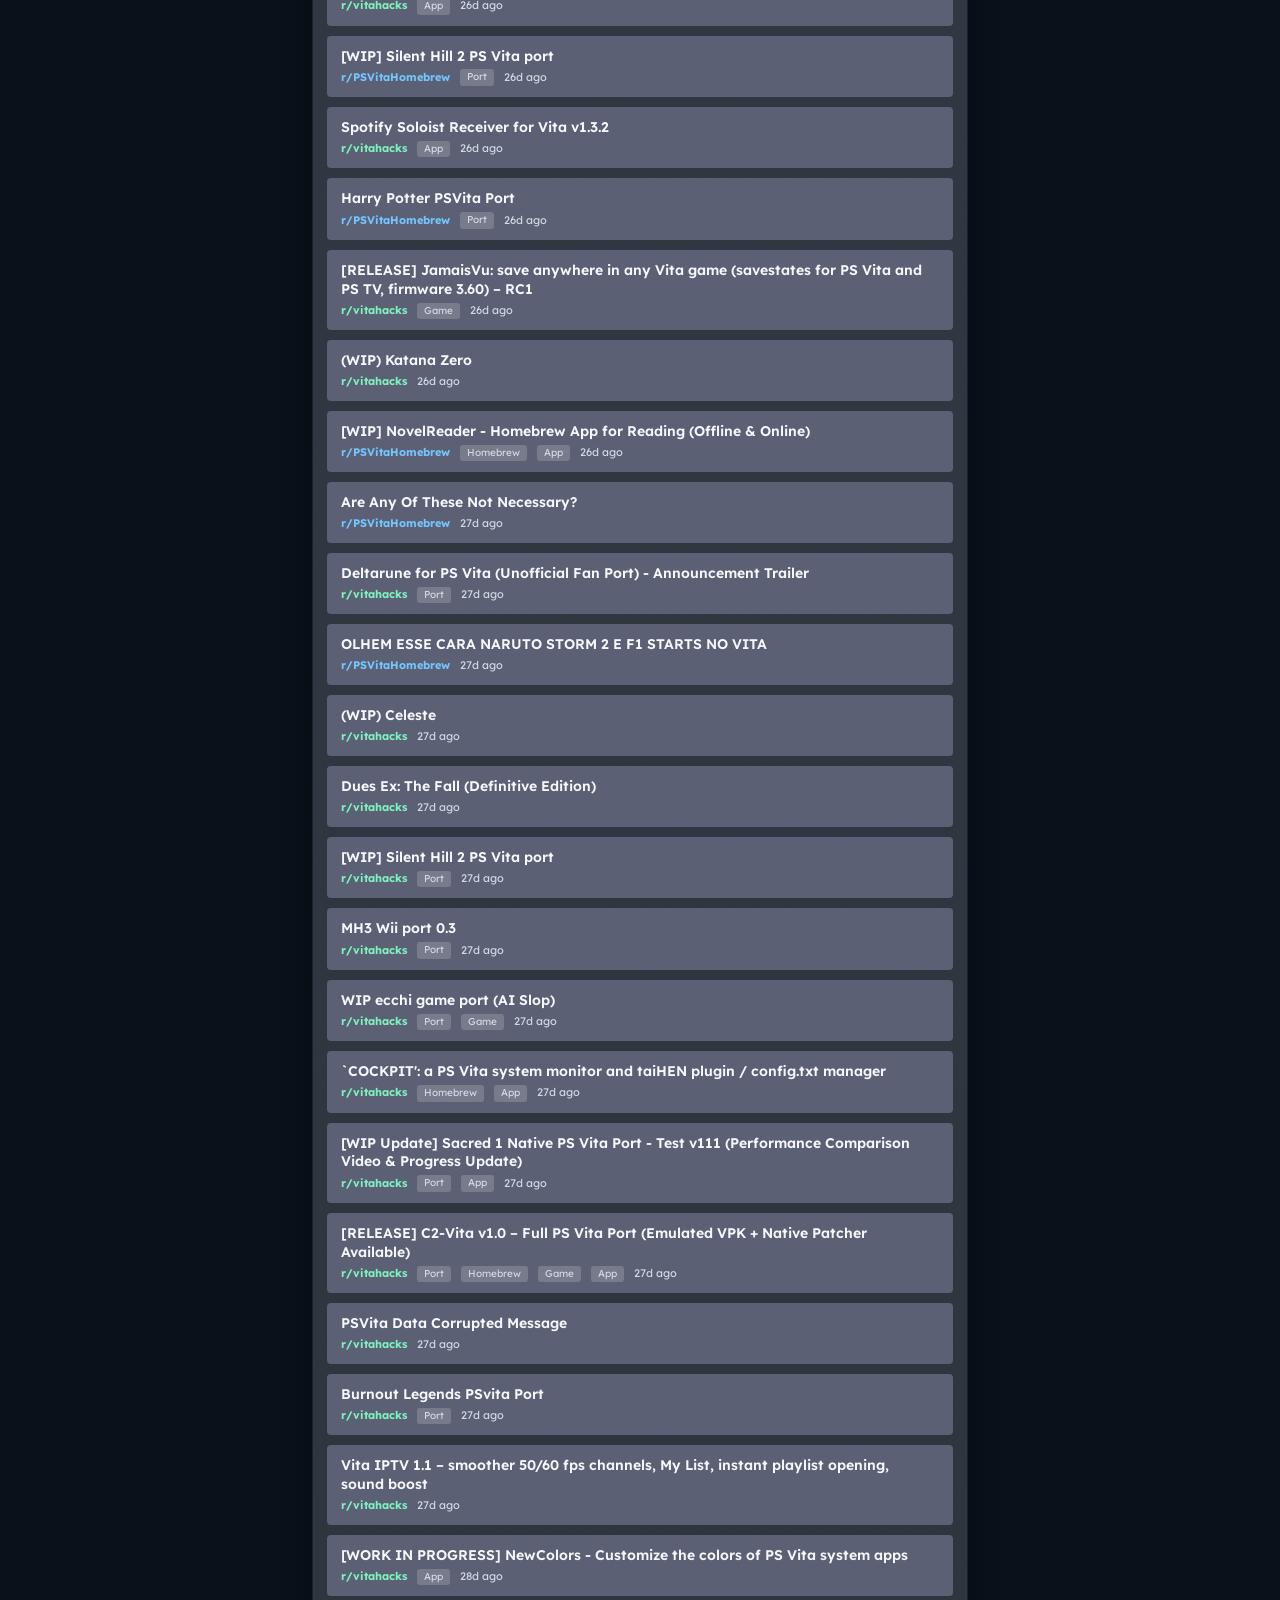
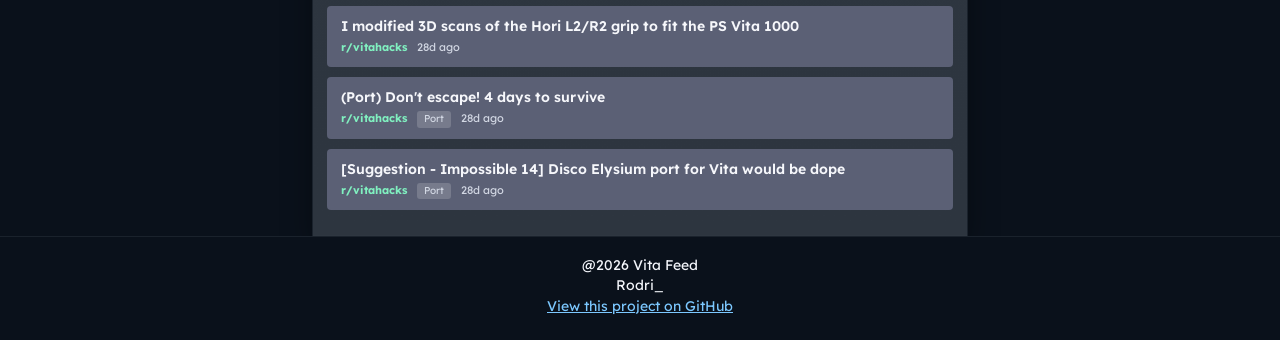
==== commit 7b2913e7: "Added footer" ====
--- a/index.html
+++ b/index.html
@@ -103,6 +103,12 @@
 
   </div>
 </div>
+<footer class="github-footer">
+  @2026 Vita Feed<br>
+  Rodri_
+  <br>
+  <a href="https://github.com/rodrickhmmm/vita-feed/" target="_blank" rel="noopener noreferrer">View this project on GitHub</a>
+</footer>
 <script src="app.js"></script>
 </body>
 </html>
--- a/styles.css
+++ b/styles.css
@@ -99,6 +99,19 @@
 
 a {
   color: var(--link);
+}
+
+.github-footer {
+  padding: 18px 12px 24px;
+  border-top: 1px solid var(--line);
+  background: var(--bg);
+  text-align: center;
+  font-size: 14px;
+}
+
+.github-footer a {
+  color: var(--link);
+  text-decoration: underline;
 }
 
 button,
